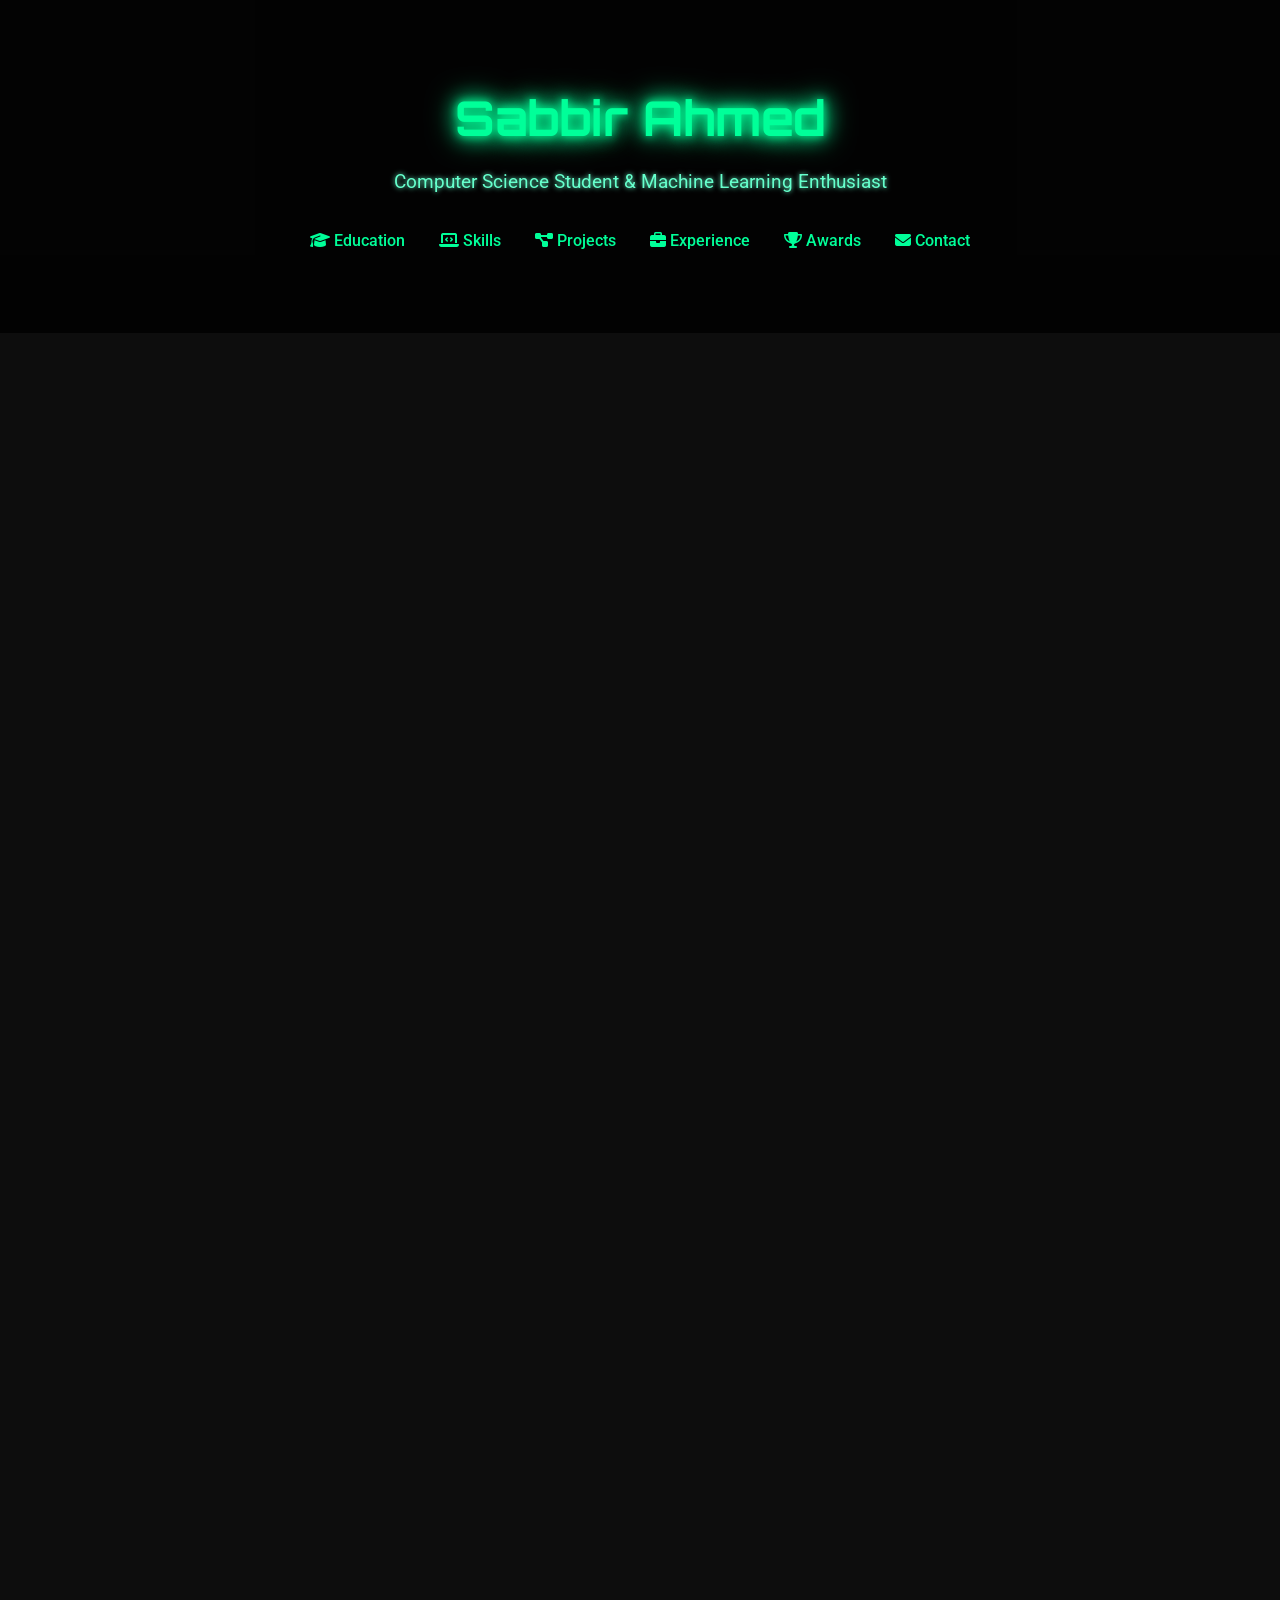
==== index.html @ d080b3f6 "gg" ====
<!-- index.html -->

<!DOCTYPE html>
<html lang="en">
<head>
    <meta charset="UTF-8">
    <meta http-equiv="X-UA-Compatible" content="IE=edge">
    <meta name="viewport" content="width=device-width, initial-scale=1.0">
    <title>Sabbir Ahmed - Portfolio</title>
    
    <!-- Google Fonts -->
    <link href="https://fonts.googleapis.com/css2?family=Roboto:wght@400;700&family=Orbitron:wght@500;700&display=swap" rel="stylesheet">
    
    <!-- Font Awesome for Icons -->
    <link rel="stylesheet" href="https://cdnjs.cloudflare.com/ajax/libs/font-awesome/6.4.0/css/all.min.css" integrity="sha512-o8C3wFxA4QK1Jbql0r7fOsaaf3XYcXK1k6r3Ll2jG1rXqg+EOb6rQ+Ng0WvgkxQ4H3K1W5yDGtuWnBMsnlADoA==" crossorigin="anonymous" referrerpolicy="no-referrer" />
    
    <!-- Your existing styles.css -->
    <link rel="stylesheet" href="styles.css">
</head>
<body>
    <!-- Header Section -->
    <header>
        <div class="container">
            <h1>Sabbir Ahmed</h1>
            <p>Computer Science Student & Machine Learning Enthusiast</p>
            <nav>
                <a href="#education"><i class="fas fa-graduation-cap"></i> Education</a>
                <a href="#skills"><i class="fas fa-laptop-code"></i> Skills</a>
                <a href="#projects"><i class="fas fa-project-diagram"></i> Projects</a>
                <a href="#experience"><i class="fas fa-briefcase"></i> Experience</a>
                <a href="#awards"><i class="fas fa-trophy"></i> Awards</a>
                <a href="#contact"><i class="fas fa-envelope"></i> Contact</a>
            </nav>
        </div>
    </header>
    
    <!-- Three.js Background Canvas -->
    <canvas id="three-canvas"></canvas>
    
    <!-- Education Section -->
    <section id="education">
        <div class="container">
            <h2>Education</h2>
            <hr>
            <div class="education-item">
                <h3>Jashore University of Science and Technology</h3>
                <span class="date">Jan 2020 - Current</span>
                <p><strong>Bachelor of Science in Computer Science and Engineering</strong></p>
            </div>
            <div class="education-item">
                <h3>Govt. Sundarban Adarsha College, Khulna</h3>
                <span class="date">GPA: 5.00/5.00</span>
                <p><strong>Higher Secondary Certificate</strong></p>
            </div>
        </div>
    </section>
    
    <!-- Skills Section -->
    <section id="skills">
        <div class="container">
            <h2>Skills</h2>
            <hr>
            <div class="skills-grid">
                <div class="skill-category">
                    <h3>Programming Languages</h3>
                    <ul>
                        <li>C/C++</li>
                        <li>Java</li>
                        <li>Python</li>
                        <li>Bash</li>
                    </ul>
                </div>
                <div class="skill-category">
                    <h3>Frameworks and Libraries</h3>
                    <ul>
                        <li>Django</li>
                        <li>PyTorch</li>
                        <li>TensorFlow</li>
                        <li>Scikit-Learn</li>
                        <li>Pandas</li>
                    </ul>
                </div>
                <div class="skill-category">
                    <h3>Databases</h3>
                    <ul>
                        <li>MySQL</li>
                        <li>Firebase</li>
                    </ul>
                </div>
                <div class="skill-category">
                    <h3>Office and Document Applications</h3>
                    <ul>
                        <li>LaTeX</li>
                        <li>Microsoft Office Suite</li>
                    </ul>
                </div>
            </div>
        </div>
    </section>
    
    <!-- Projects Section -->
    <section id="projects">
        <div class="container">
            <h2>Projects</h2>
            <hr>
            <div class="project">
                <img src="assets/images/segmentation_demo.png" alt="Image Segmentation Demo">
                <div class="project-info">
                    <h3>Automatic License Plate Detection Using ML</h3>
                    <span class="date">Jan 2024 - May 2024</span>
                    <p><strong>Tools Used:</strong> Python, Django, YOLOv8 model</p>
                    <ul>
                        <li>Co-developed an AI-driven Bengali License Plate detection system at Visual Machine Intelligence Lab.</li>
                        <li>Integrated a LIDAR with Raspberry Pi to automate registration and storage.</li>
                    </ul>
                </div>
            </div>
            <div class="project">
                <img src="assets/images/sentiment_analysis.png" alt="Sentiment Analysis Tool">
                <div class="project-info">
                    <h3>AI Chatbot using Open Source LLM</h3>
                    <span class="date">May 2024</span>
                    <p><strong>Tools Used:</strong> Ollama with llama3-8b, Streamlit</p>
                    <p>Developed a bot that answers user queries using an open-source Large Language Model. The bot searches information provided in a PDF and answers questions, working as a smart sales assistant 24/7.</p>
                </div>
            </div>
            <!-- Add more projects as needed -->
        </div>
    </section>
    
    <!-- Experience Section -->
    <section id="experience">
        <div class="container">
            <h2>Experience</h2>
            <hr>
            <div class="experience-item">
                <h3>ICT Olympiad Bangladesh</h3>
                <span class="date">Apr 2022 - Current</span>
                <p><strong>Position:</strong> University Team Leader</p>
            </div>
            <div class="experience-item">
                <h3>Research Assistant, VMI Lab, JUST</h3>
                <span class="date">Nov 2023 - Current</span>
                <p>Researched advanced image segmentation models, exploring and implementing cutting-edge image processing algorithms. Gained hands-on experience in applying state-of-the-art techniques to real-world datasets, contributing to the lab's ongoing projects.</p>
            </div>
            <div class="experience-item">
                <h3>Lab Assistant, Dept. of CSE, JUST</h3>
                <span class="date">Feb 2024 - June 2024</span>
                <p>Facilitated hands-on training for 25 students on MS Office Suite. Designed and evaluated midterm and final exams and quizzes to enhance student understanding and assess proficiency in MS Office tools.</p>
            </div>
            <div class="experience-item">
                <h3>Machine Learning Teaching Assistant, JUST</h3>
                <span class="date">Oct 2024 - Current</span>
                <p>Supporting lab sessions for 50+ students on core machine learning topics, including supervised and unsupervised learning. Assisting in the preparation of assignments, quizzes, and projects to reinforce student understanding. Aiming to enhance student engagement through hands-on demonstrations and personalized guidance.</p>
            </div>
        </div>
    </section>
    
    <!-- Awards Section -->
    <section id="awards">
        <div class="container">
            <h2>Awards</h2>
            <hr>
            <div class="award-item">
                <h3>MELBU Summer School, Leipzig, Germany</h3>
                <span class="date">Aug 18 - Aug 29, 2022</span>
                <p><strong>Funding:</strong> Erasmus+ Scholarship</p>
                <p>Participated in an intensive program focusing on Leadership, Entrepreneurship, and Innovation Management. Enhanced my skills and gained valuable experience through collaborative learning.</p>
            </div>
            <div class="award-item">
                <h3>a2i Pregnancy Monitoring Innovation Challenge 2022</h3>
                <span class="date">Nov 2022</span>
                <p><strong>Awarding Institution:</strong> ICT Division, Cabinet Division, UNDP</p>
                <p>Selected as one of the youngest participants from a pool of 40 candidates across Bangladesh.</p>
            </div>
        </div>
    </section>
    
    <!-- Contact Section -->
    <section id="contact">
        <div class="container">
            <h2>Contact</h2>
            <hr>
            <form id="contact-form" action="https://formspree.io/f/mvgoydvj" method="POST">
                <label for="name"><i class="fas fa-user"></i> Name:</label>
                <input type="text" id="name" name="name" placeholder="Your Name" required>
                
                <label for="email"><i class="fas fa-envelope"></i> Email:</label>
                <input type="email" id="email" name="_replyto" placeholder="Your Email" required>
                
                <label for="message"><i class="fas fa-comment"></i> Message:</label>
                <textarea id="message" name="message" rows="5" placeholder="Your Message" required></textarea>
                
                <button type="submit">Send Message</button>
            </form>
            <div id="form-message" class="hidden">
                <p>Thank you for your message! I will get back to you soon.</p>
            </div>
            <div class="social-links">
                <p><i class="fas fa-envelope"></i> <a href="mailto:sabbir.ahmed.cse19.just@gmail.com">sabbir.ahmed.cse19.just@gmail.com</a></p>
                <p><i class="fab fa-linkedin"></i> <a href="https://www.linkedin.com/in/sabbbir-ahmed1925/" target="_blank">LinkedIn</a></p>
                <p><i class="fab fa-github"></i> <a href="https://github.com/Sabbbir" target="_blank">GitHub</a></p>
            </div>
        </div>
    </section>
    
    <!-- Back-to-Top Button -->
    <button id="back-to-top"><i class="fas fa-arrow-up"></i></button>
    
    <!-- Three.js Animation Script -->
    <script src="https://cdnjs.cloudflare.com/ajax/libs/three.js/r128/three.min.js"></script>
    <script>
        // Smooth Scrolling for Navigation Links
        document.querySelectorAll('nav a').forEach(anchor => {
            anchor.addEventListener('click', function(e) {
                e.preventDefault();
                const targetId = this.getAttribute('href');
                const targetElement = document.querySelector(targetId);
                if (targetElement) {
                    targetElement.scrollIntoView({
                        behavior: 'smooth'
                    });
                }
            });
        });
    
        // Back-to-Top Button Functionality
        const backToTopButton = document.getElementById('back-to-top');
    
        window.addEventListener('scroll', () => {
            if (window.pageYOffset > 300) {
                backToTopButton.style.display = 'block';
            } else {
                backToTopButton.style.display = 'none';
            }
        });
    
        backToTopButton.addEventListener('click', () => {
            window.scrollTo({
                top: 0,
                behavior: 'smooth'
            });
        });
    
        // Form Submission Handling
        document.getElementById('contact-form').addEventListener('submit', function(event) {
            event.preventDefault(); // Prevent the default form submission
    
            const form = event.target;
            const formMessage = document.getElementById('form-message');
    
            fetch(form.action, {
                method: form.method,
                body: new FormData(form),
                headers: {
                    'Accept': 'application/json'
                }
            })
            .then(response => {
                if (response.ok) {
                    form.reset();
                    form.classList.add('hidden');
                    formMessage.classList.remove('hidden');
                } else {
                    return response.json().then(data => {
                        if (Object.hasOwn(data, 'errors')) {
                            throw new Error(data.errors.map(error => error.message).join(", "));
                        } else {
                            throw new Error('Something went wrong. Please try again.');
                        }
                    });
                }
            })
            .catch(error => {
                alert(error.message);
            });
        });
    
        // Three.js Animation
        const canvas = document.getElementById('three-canvas');
        const scene = new THREE.Scene();
    
        // Camera
        const camera = new THREE.PerspectiveCamera(
            75, 
            window.innerWidth / window.innerHeight, 
            0.1, 
            1000
        );
        camera.position.z = 5;
    
        // Renderer
        const renderer = new THREE.WebGLRenderer({ canvas, alpha: true });
        renderer.setSize(window.innerWidth, window.innerHeight);
        renderer.setPixelRatio(window.devicePixelRatio);
    
        // Geometry and Material
        const geometry = new THREE.TorusGeometry(1, 0.4, 16, 100);
        const material = new THREE.MeshStandardMaterial({ color: 0x00c6ff, wireframe: true });
        const torus = new THREE.Mesh(geometry, material);
        scene.add(torus);
    
        // Lights
        const pointLight = new THREE.PointLight(0xffffff);
        pointLight.position.set(5, 5, 5);
        scene.add(pointLight);
    
        const ambientLight = new THREE.AmbientLight(0xffffff, 0.5);
        scene.add(ambientLight);
    
        // Animation Loop
        const animate = function () {
            requestAnimationFrame(animate);
    
            torus.rotation.x += 0.005;
            torus.rotation.y += 0.005;
    
            renderer.render(scene, camera);
        };
    
        animate();
    
        // Handle Window Resize
        window.addEventListener('resize', () => {
            const width = window.innerWidth;
            const height = window.innerHeight;
            renderer.setSize(width, height);
            camera.aspect = width / height;
            camera.updateProjectionMatrix();
        });
    </script>
</body>
</html>
---- styles.css ----
/* styles.css */

/* Import Google Fonts */
@import url('https://fonts.googleapis.com/css2?family=Orbitron:wght@500;700&family=Roboto:wght@400;700&display=swap');

/* Reset default styles */
* {
    margin: 0;
    padding: 0;
    box-sizing: border-box;
}

body {
    font-family: 'Roboto', sans-serif;
    background-color: #0d0d0d; /* Dark background for cyberpunk vibe */
    color: #00ff99; /* Neon green text */
    line-height: 1.6;
    overflow-x: hidden;
}

/* Container */
.container {
    width: 90%;
    max-width: 1200px;
    margin: auto;
    padding: 20px 0;
}

/* Header */
header {
    text-align: center;
    padding: 60px 0;
    background: rgba(0, 0, 0, 0.8);
    position: relative;
    z-index: 2;
}

header h1 {
    font-family: 'Orbitron', sans-serif;
    font-size: 3em;
    margin-bottom: 10px;
    color: #00ff99;
    text-shadow: 0 0 10px #00ff99, 0 0 20px #00ff99, 0 0 30px #00ff99;
}

header p {
    font-size: 1.2em;
    margin-bottom: 30px;
    color: #66ffcc;
    text-shadow: 0 0 5px #66ffcc;
}

nav a {
    margin: 0 15px;
    color: #00ff99;
    font-weight: 500;
    font-size: 1em;
    transition: color 0.3s ease;
    text-decoration: none;
}

nav a:hover {
    color: #ff3399;
    text-shadow: 0 0 10px #ff3399;
}

/* Sections */
section {
    padding: 60px 0;
    position: relative;
    z-index: 1;
}

section h2 {
    font-family: 'Orbitron', sans-serif;
    font-size: 2.5em;
    text-align: center;
    margin-bottom: 40px;
    color: #00ff99;
    position: relative;
    text-shadow: 0 0 10px #00ff99, 0 0 20px #00ff99, 0 0 30px #00ff99;
}

section h2::after {
    content: '';
    width: 100px;
    height: 4px;
    background: linear-gradient(45deg, #00ff99, #ff3399);
    display: block;
    margin: 10px auto 0;
    border-radius: 2px;
}

/* Education Section */
.education-item {
    margin-bottom: 30px;
}

.education-item h3 {
    font-size: 1.8em;
    color: #66ffcc;
    margin-bottom: 5px;
    text-shadow: 0 0 5px #66ffcc;
}

.education-item .date {
    font-style: italic;
    color: #99ffcc;
    margin-bottom: 10px;
}

.education-item p {
    color: #b3ffcc;
    text-shadow: 0 0 5px #b3ffcc;
}

/* Skills Section */
#skills p {
    margin-bottom: 15px;
    color: #99ffcc;
    text-shadow: 0 0 5px #99ffcc;
}

#skills p strong {
    color: #00ff99;
    text-shadow: 0 0 5px #00ff99;
}

/* Languages Section */
#languages p {
    margin-bottom: 10px;
    color: #99ffcc;
    text-shadow: 0 0 5px #99ffcc;
}

#languages p strong {
    color: #00ff99;
    text-shadow: 0 0 5px #00ff99;
}

/* Projects Section */
.project {
    display: flex;
    align-items: center;
    margin-bottom: 40px;
    background: rgba(0, 0, 0, 0.7);
    padding: 20px;
    border-radius: 10px;
    transition: transform 0.3s ease, box-shadow 0.3s ease;
}

.project:hover {
    transform: translateY(-10px);
    box-shadow: 0 0 20px #00ff99;
}

.project img {
    width: 40%;
    border-radius: 10px;
    margin-right: 20px;
    border: 2px solid #00ff99;
    box-shadow: 0 0 10px #00ff99;
}

.project-info {
    width: 60%;
}

.project-info h3 {
    font-size: 1.8em;
    color: #00ff99;
    margin-bottom: 5px;
    text-shadow: 0 0 5px #00ff99;
}

.project-info .date {
    font-style: italic;
    color: #66ffcc;
    margin-bottom: 10px;
}

.project-info p {
    margin-bottom: 10px;
    color: #b3ffcc;
    text-shadow: 0 0 5px #b3ffcc;
}

.project-info a {
    color: #ff3399;
    font-weight: 500;
    transition: color 0.3s ease;
    text-decoration: none;
}

.project-info a:hover {
    color: #00ff99;
    text-shadow: 0 0 10px #00ff99;
}

/* Experience Section */
.experience-item {
    margin-bottom: 30px;
}

.experience-item h3 {
    font-size: 1.8em;
    color: #66ffcc;
    margin-bottom: 5px;
    text-shadow: 0 0 5px #66ffcc;
}

.experience-item .date {
    font-style: italic;
    color: #99ffcc;
    margin-bottom: 10px;
}

.experience-item p {
    color: #b3ffcc;
    text-shadow: 0 0 5px #b3ffcc;
}

.experience-item p strong {
    color: #00ff99;
    text-shadow: 0 0 5px #00ff99;
}

/* Awards Section */
.award-item {
    margin-bottom: 30px;
}

.award-item h3 {
    font-size: 1.8em;
    color: #66ffcc;
    margin-bottom: 5px;
    text-shadow: 0 0 5px #66ffcc;
}

.award-item .date {
    font-style: italic;
    color: #99ffcc;
    margin-bottom: 10px;
}

.award-item p {
    color: #b3ffcc;
    text-shadow: 0 0 5px #b3ffcc;
}

.award-item p strong {
    color: #00ff99;
    text-shadow: 0 0 5px #00ff99;
}

/* Contact Section */
.contact-form {
    background: rgba(0, 0, 0, 0.7);
    padding: 30px;
    border-radius: 10px;
    box-shadow: 0 0 20px #00ff99;
    transition: box-shadow 0.3s ease;
    max-width: 600px;
    margin: auto;
}

.contact-form:hover {
    box-shadow: 0 0 30px #00ff99;
}

.contact-form label {
    display: block;
    margin-bottom: 5px;
    font-weight: bold;
    color: #00ff99;
    text-shadow: 0 0 5px #00ff99;
}

.contact-form input,
.contact-form textarea {
    width: 100%;
    padding: 12px 15px;
    margin-bottom: 20px;
    border: 2px solid #00ff99;
    border-radius: 5px;
    background: #0a0a0a;
    color: #00ff99;
    font-size: 1em;
    transition: background 0.3s ease, border-color 0.3s ease;
}

.contact-form input::placeholder,
.contact-form textarea::placeholder {
    color: #66ffcc;
}

.contact-form input:focus,
.contact-form textarea:focus {
    background: #1a1a1a;
    border-color: #ff3399;
    outline: none;
}

.contact-form button {
    padding: 15px;
    background: #00ff99;
    border: none;
    border-radius: 5px;
    color: #0d0d0d;
    font-size: 1.1em;
    cursor: pointer;
    transition: background 0.3s ease, transform 0.3s ease;
}

.contact-form button:hover {
    background: #ff3399;
    transform: translateY(-3px);
    box-shadow: 0 0 10px #ff3399;
}

#form-message {
    padding: 20px;
    background-color: #28a745;
    border: 1px solid #218838;
    color: #ffffff;
    border-radius: 5px;
    margin-top: 20px;
    text-align: center;
    animation: fadeIn 1s ease-in-out;
}

.hidden {
    display: none;
}

/* Social Links */
.social-links {
    margin-top: 30px;
    text-align: center;
}

.social-links p {
    margin-bottom: 10px;
}

.social-links a {
    color: #ff3399;
    font-size: 1.2em;
    transition: color 0.3s ease;
    text-decoration: none;
}

.social-links a:hover {
    color: #00ff99;
    text-shadow: 0 0 5px #00ff99;
}

/* Back-to-Top Button */
#back-to-top {
    position: fixed;
    bottom: 40px;
    right: 40px;
    background-color: #00ff99;
    color: #0d0d0d;
    border: none;
    border-radius: 50%;
    padding: 15px;
    font-size: 1.2em;
    cursor: pointer;
    display: none;
    transition: background-color 0.3s ease, transform 0.3s ease;
    z-index: 1000;
    box-shadow: 0 0 10px #00ff99;
}

#back-to-top:hover {
    background-color: #ff3399;
    transform: translateY(-3px);
    box-shadow: 0 0 20px #ff3399;
}

/* Responsive Design */
@media (max-width: 768px) {
    .project {
        flex-direction: column;
    }

    .project img {
        width: 100%;
        margin: 0 0 20px 0;
    }

    .project-info {
        width: 100%;
    }

    nav a {
        display: block;
        margin: 10px 0;
    }

    header h1 {
        font-size: 2.5em;
    }

    header p {
        font-size: 1em;
    }

    section h2 {
        font-size: 2em;
    }

    .project-info h3 {
        font-size: 1.5em;
    }

    .contact-form {
        padding: 20px;
    }
}

@media (max-width: 480px) {
    #back-to-top {
        bottom: 20px;
        right: 20px;
        padding: 10px;
        font-size: 1em;
    }

    .project-info p,
    .education-item p,
    .experience-item p,
    .award-item p {
        font-size: 0.9em;
    }
}

/* Fade-in Animation for Sections */
@keyframes fadeIn {
    from { opacity: 0; }
    to { opacity: 1; }
}

section {
    opacity: 0;
    transform: translateY(20px);
    transition: opacity 0.6s ease-out, transform 0.6s ease-out;
}

section.visible {
    opacity: 1;
    transform: translateY(0);
}

/* Background Canvas */
#three-canvas {
    position: fixed;
    top: 0;
    left: 0;
    width: 100%;
    height: 100%;
    z-index: -2; /* Behind all content */
    background: #0d0d0d;
}

/* Overlay for Background */
.background-canvas {
    position: fixed;
    top: 0;
    left: 0;
    width: 100%;
    height: 100%;
    z-index: -1; /* Behind all content but above #three-canvas */
    opacity: 0.3;
}
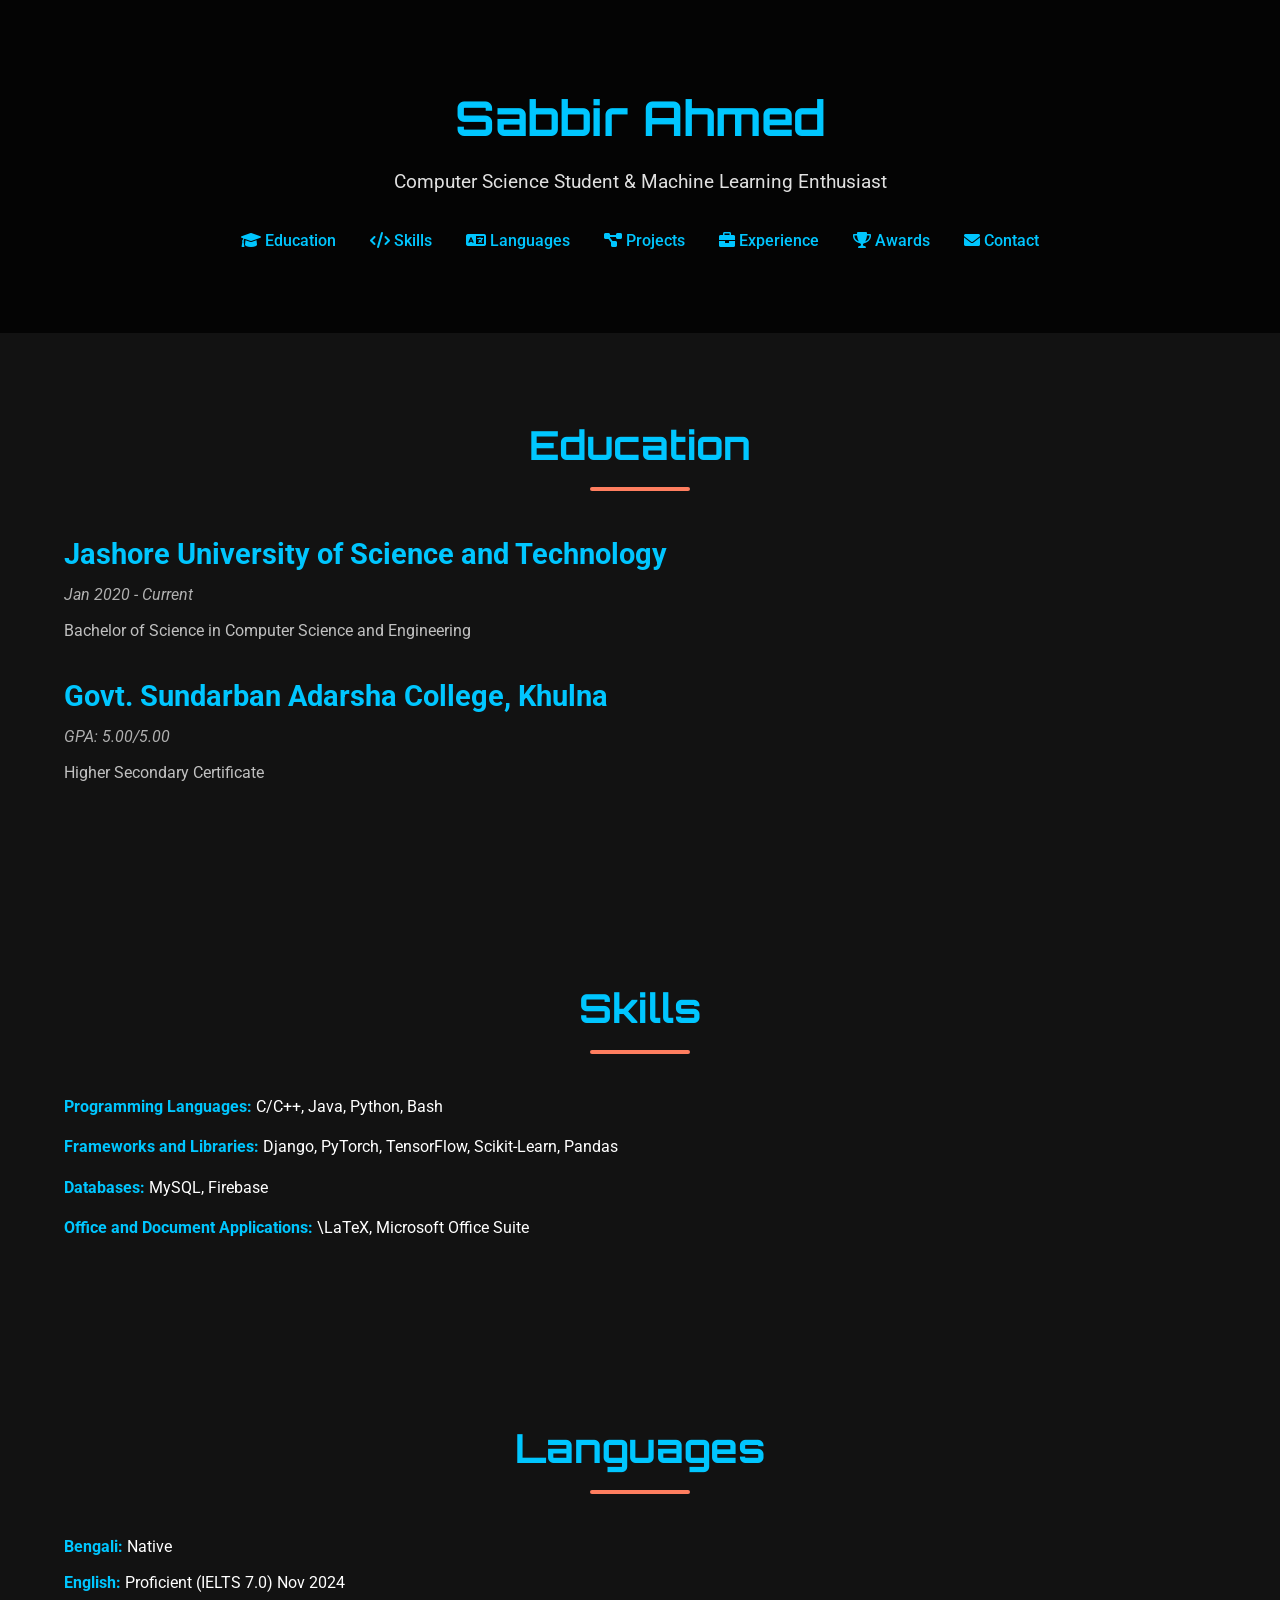
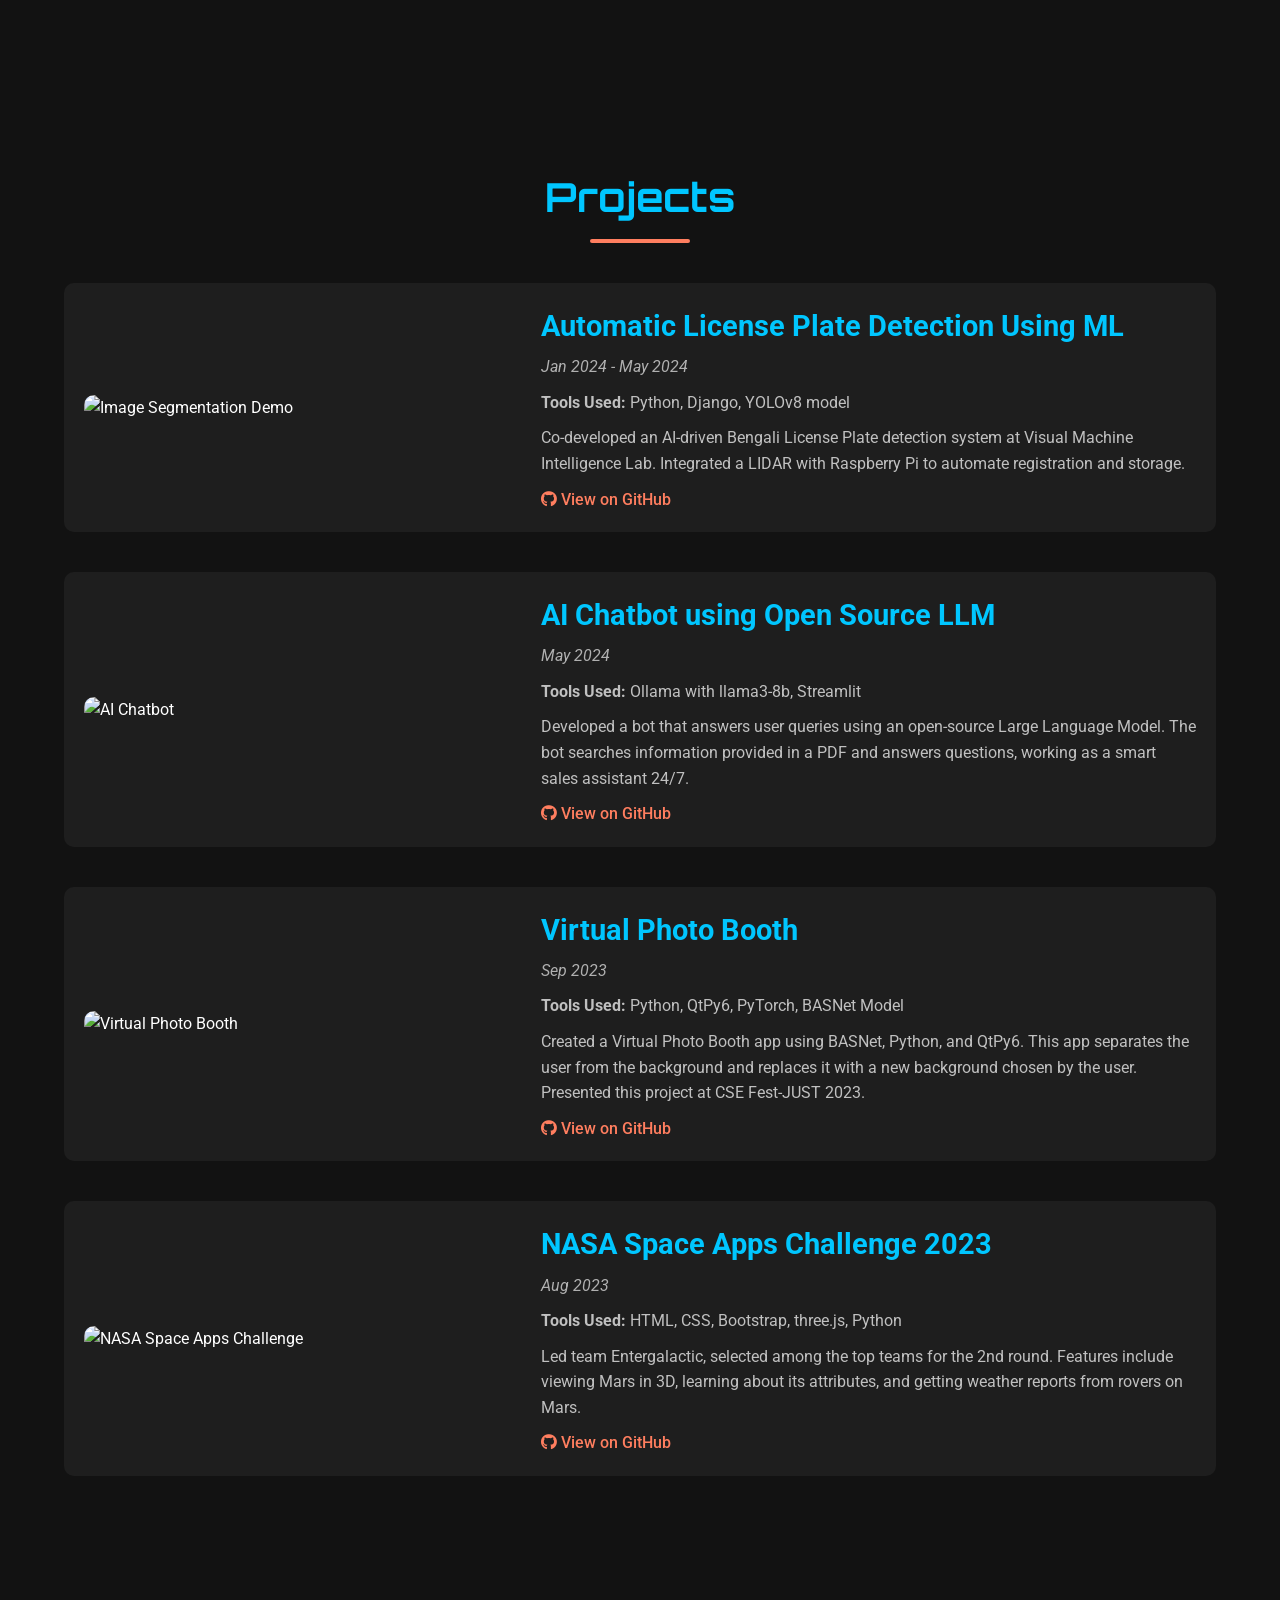
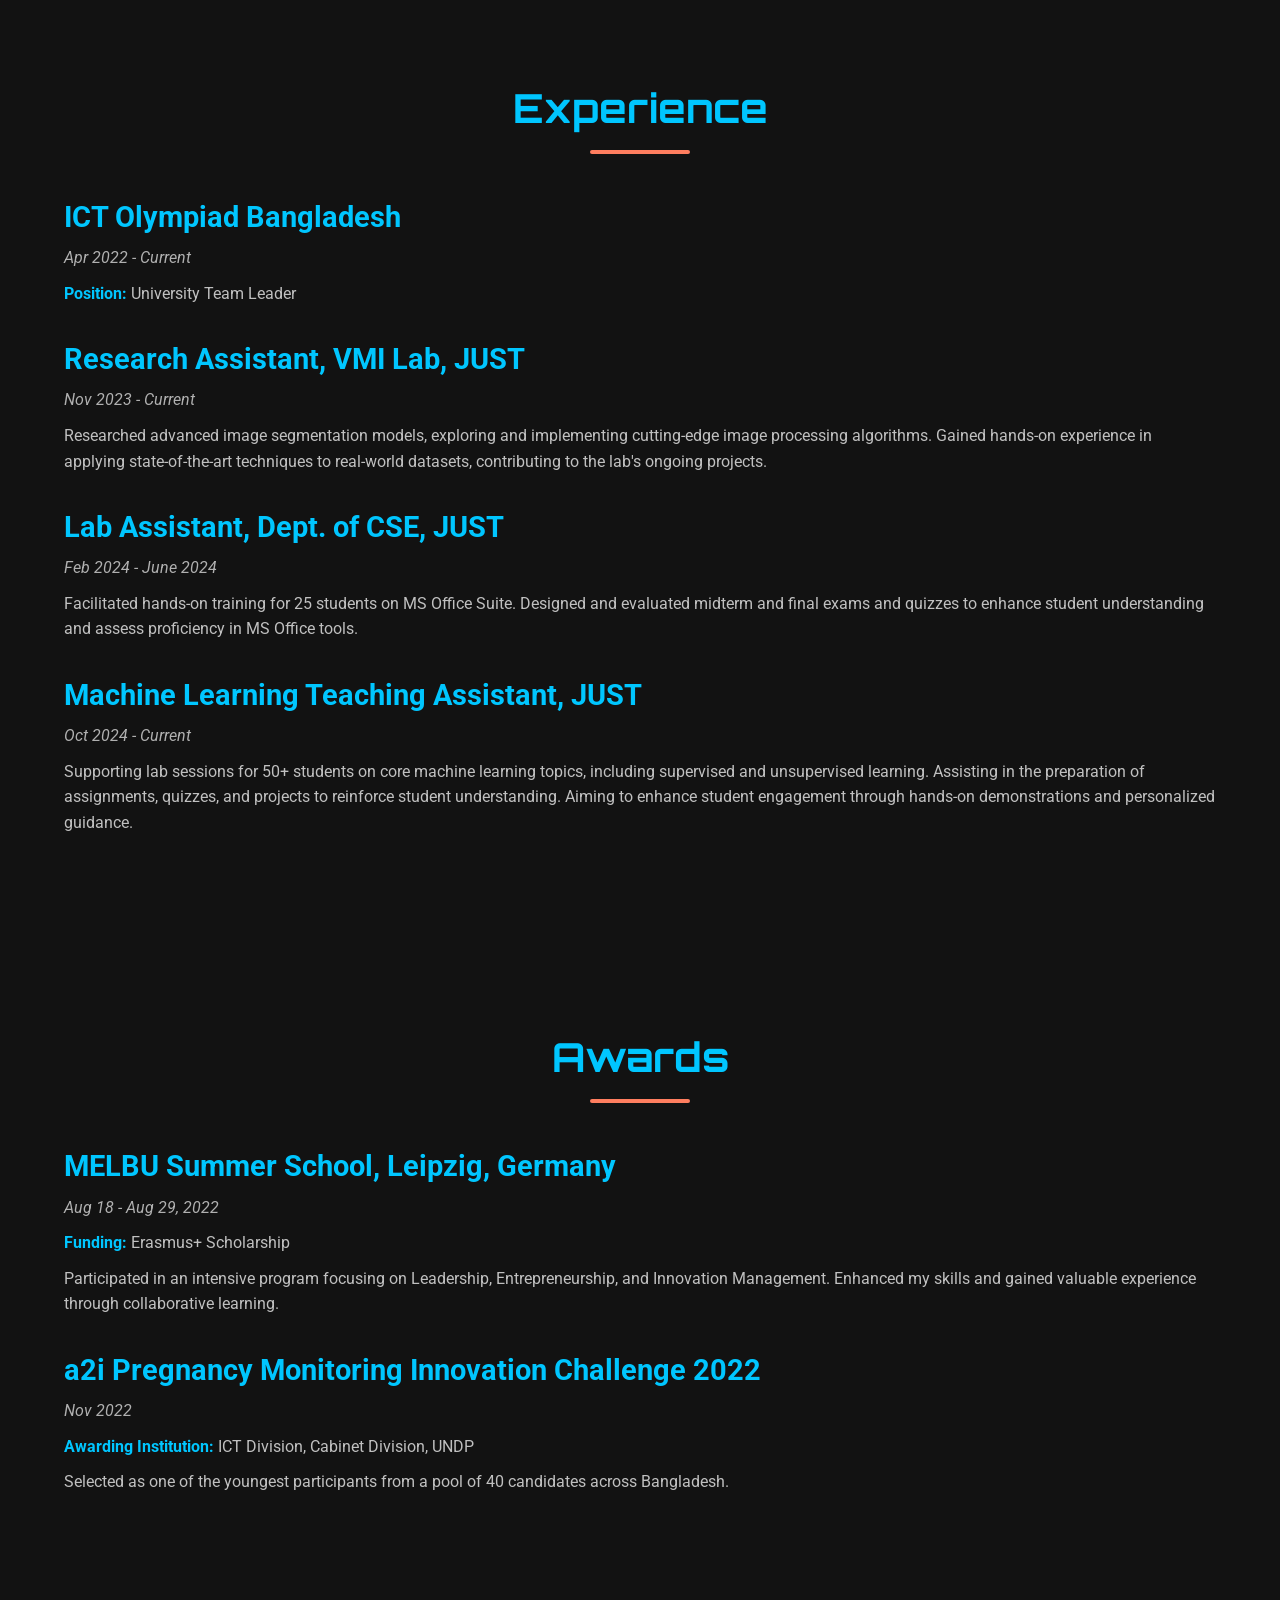
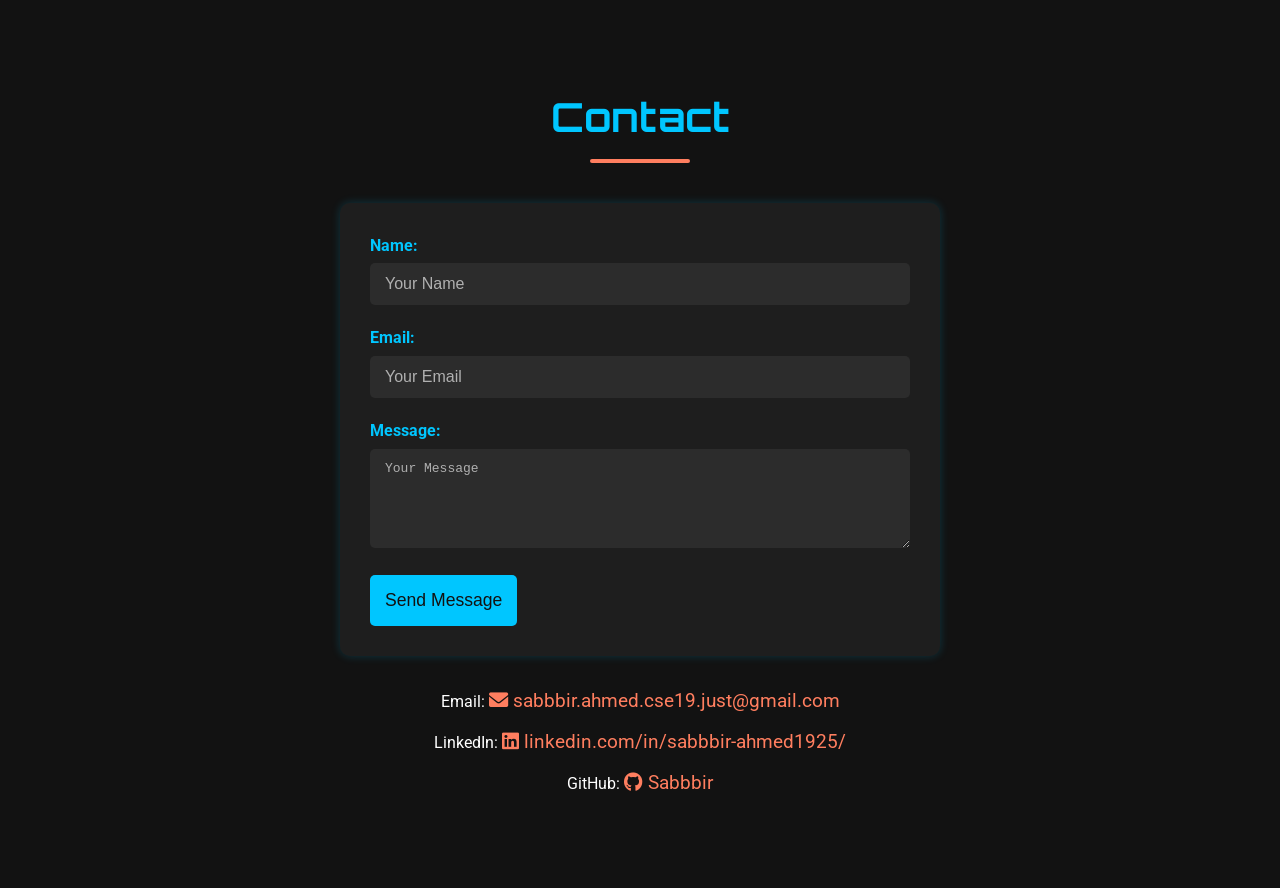
==== commit 2e88840c: "a" ====
--- a/index.html
+++ b/index.html
@@ -1,20 +1,27 @@
-<!-- index.html -->
-
 <!DOCTYPE html>
 <html lang="en">
 <head>
+    <!-- Meta Tags for SEO -->
     <meta charset="UTF-8">
-    <meta http-equiv="X-UA-Compatible" content="IE=edge">
     <meta name="viewport" content="width=device-width, initial-scale=1.0">
     <title>Sabbir Ahmed - Portfolio</title>
+    <meta name="description" content="Sabbir Ahmed's portfolio showcasing projects in machine learning, computer vision, and natural language processing.">
+    <meta name="keywords" content="Sabbir Ahmed, Portfolio, Machine Learning, Computer Vision, NLP, Projects, CV, GitHub">
+    
+    <!-- Open Graph Meta Tags -->
+    <meta property="og:title" content="Sabbir Ahmed - Portfolio">
+    <meta property="og:description" content="Explore the projects and achievements of Sabbir Ahmed, a Computer Science Student and Machine Learning Enthusiast.">
+    <meta property="og:image" content="assets/images/og-image.png">
+    <meta property="og:url" content="https://Sabbbir.github.io/sabbbir-portfolio/">
+    <meta property="og:type" content="website">
     
     <!-- Google Fonts -->
-    <link href="https://fonts.googleapis.com/css2?family=Roboto:wght@400;700&family=Orbitron:wght@500;700&display=swap" rel="stylesheet">
+    <link href="https://fonts.googleapis.com/css2?family=Orbitron:wght@500;700&family=Roboto:wght@400;700&display=swap" rel="stylesheet">
     
     <!-- Font Awesome for Icons -->
-    <link rel="stylesheet" href="https://cdnjs.cloudflare.com/ajax/libs/font-awesome/6.4.0/css/all.min.css" integrity="sha512-o8C3wFxA4QK1Jbql0r7fOsaaf3XYcXK1k6r3Ll2jG1rXqg+EOb6rQ+Ng0WvgkxQ4H3K1W5yDGtuWnBMsnlADoA==" crossorigin="anonymous" referrerpolicy="no-referrer" />
-    
-    <!-- Your existing styles.css -->
+    <link rel="stylesheet" href="https://cdnjs.cloudflare.com/ajax/libs/font-awesome/6.0.0-beta3/css/all.min.css" integrity="sha512-Fo3rlrZj/k7ujTTXJN1h7J6hr3PzP5fwvFzxPSuRgMpbzYxW3D4KYgQHgfCA+Ivb8KY+sWxHwuZwXHl0G0zDlw==" crossorigin="anonymous" referrerpolicy="no-referrer" />
+    
+    <!-- Link to External CSS -->
     <link rel="stylesheet" href="styles.css">
 </head>
 <body>
@@ -25,7 +32,8 @@
             <p>Computer Science Student & Machine Learning Enthusiast</p>
             <nav>
                 <a href="#education"><i class="fas fa-graduation-cap"></i> Education</a>
-                <a href="#skills"><i class="fas fa-laptop-code"></i> Skills</a>
+                <a href="#skills"><i class="fas fa-code"></i> Skills</a>
+                <a href="#languages"><i class="fas fa-language"></i> Languages</a>
                 <a href="#projects"><i class="fas fa-project-diagram"></i> Projects</a>
                 <a href="#experience"><i class="fas fa-briefcase"></i> Experience</a>
                 <a href="#awards"><i class="fas fa-trophy"></i> Awards</a>
@@ -33,200 +41,187 @@
             </nav>
         </div>
     </header>
-    
-    <!-- Three.js Background Canvas -->
-    <canvas id="three-canvas"></canvas>
-    
+
     <!-- Education Section -->
     <section id="education">
         <div class="container">
             <h2>Education</h2>
-            <hr>
             <div class="education-item">
                 <h3>Jashore University of Science and Technology</h3>
-                <span class="date">Jan 2020 - Current</span>
-                <p><strong>Bachelor of Science in Computer Science and Engineering</strong></p>
+                <p class="date">Jan 2020 - Current</p>
+                <p>Bachelor of Science in Computer Science and Engineering</p>
             </div>
             <div class="education-item">
                 <h3>Govt. Sundarban Adarsha College, Khulna</h3>
-                <span class="date">GPA: 5.00/5.00</span>
-                <p><strong>Higher Secondary Certificate</strong></p>
-            </div>
-        </div>
-    </section>
-    
+                <p class="date">GPA: 5.00/5.00</p>
+                <p>Higher Secondary Certificate</p>
+            </div>
+        </div>
+    </section>
+
     <!-- Skills Section -->
     <section id="skills">
         <div class="container">
             <h2>Skills</h2>
-            <hr>
-            <div class="skills-grid">
-                <div class="skill-category">
-                    <h3>Programming Languages</h3>
-                    <ul>
-                        <li>C/C++</li>
-                        <li>Java</li>
-                        <li>Python</li>
-                        <li>Bash</li>
-                    </ul>
-                </div>
-                <div class="skill-category">
-                    <h3>Frameworks and Libraries</h3>
-                    <ul>
-                        <li>Django</li>
-                        <li>PyTorch</li>
-                        <li>TensorFlow</li>
-                        <li>Scikit-Learn</li>
-                        <li>Pandas</li>
-                    </ul>
-                </div>
-                <div class="skill-category">
-                    <h3>Databases</h3>
-                    <ul>
-                        <li>MySQL</li>
-                        <li>Firebase</li>
-                    </ul>
-                </div>
-                <div class="skill-category">
-                    <h3>Office and Document Applications</h3>
-                    <ul>
-                        <li>LaTeX</li>
-                        <li>Microsoft Office Suite</li>
-                    </ul>
-                </div>
-            </div>
-        </div>
-    </section>
-    
+            <p><strong>Programming Languages:</strong> C/C++, Java, Python, Bash</p>
+            <p><strong>Frameworks and Libraries:</strong> Django, PyTorch, TensorFlow, Scikit-Learn, Pandas</p>
+            <p><strong>Databases:</strong> MySQL, Firebase</p>
+            <p><strong>Office and Document Applications:</strong> \LaTeX, Microsoft Office Suite</p>
+        </div>
+    </section>
+
+    <!-- Languages Section -->
+    <section id="languages">
+        <div class="container">
+            <h2>Languages</h2>
+            <p><strong>Bengali:</strong> Native</p>
+            <p><strong>English:</strong> Proficient (IELTS 7.0) <span class="date">Nov 2024</span></p>
+        </div>
+    </section>
+
     <!-- Projects Section -->
     <section id="projects">
         <div class="container">
             <h2>Projects</h2>
-            <hr>
             <div class="project">
                 <img src="assets/images/segmentation_demo.png" alt="Image Segmentation Demo">
                 <div class="project-info">
                     <h3>Automatic License Plate Detection Using ML</h3>
-                    <span class="date">Jan 2024 - May 2024</span>
+                    <p class="date">Jan 2024 - May 2024</p>
                     <p><strong>Tools Used:</strong> Python, Django, YOLOv8 model</p>
-                    <ul>
-                        <li>Co-developed an AI-driven Bengali License Plate detection system at Visual Machine Intelligence Lab.</li>
-                        <li>Integrated a LIDAR with Raspberry Pi to automate registration and storage.</li>
-                    </ul>
-                </div>
-            </div>
-            <div class="project">
-                <img src="assets/images/sentiment_analysis.png" alt="Sentiment Analysis Tool">
+                    <p>Co-developed an AI-driven Bengali License Plate detection system at Visual Machine Intelligence Lab. Integrated a LIDAR with Raspberry Pi to automate registration and storage.</p>
+                    <a href="https://github.com/Sabbbir/image-segmentation" target="_blank"><i class="fab fa-github"></i> View on GitHub</a>
+                </div>
+            </div>
+            <div class="project">
+                <img src="assets/images/chatbot.png" alt="AI Chatbot">
                 <div class="project-info">
                     <h3>AI Chatbot using Open Source LLM</h3>
-                    <span class="date">May 2024</span>
+                    <p class="date">May 2024</p>
                     <p><strong>Tools Used:</strong> Ollama with llama3-8b, Streamlit</p>
                     <p>Developed a bot that answers user queries using an open-source Large Language Model. The bot searches information provided in a PDF and answers questions, working as a smart sales assistant 24/7.</p>
+                    <a href="https://github.com/Sabbbir/ai-chatbot" target="_blank"><i class="fab fa-github"></i> View on GitHub</a>
+                </div>
+            </div>
+            <div class="project">
+                <img src="assets/images/virtual_photo_booth.png" alt="Virtual Photo Booth">
+                <div class="project-info">
+                    <h3>Virtual Photo Booth</h3>
+                    <p class="date">Sep 2023</p>
+                    <p><strong>Tools Used:</strong> Python, QtPy6, PyTorch, BASNet Model</p>
+                    <p>Created a Virtual Photo Booth app using BASNet, Python, and QtPy6. This app separates the user from the background and replaces it with a new background chosen by the user. Presented this project at CSE Fest-JUST 2023.</p>
+                    <a href="https://github.com/Sabbbir/virtual-photo-booth" target="_blank"><i class="fab fa-github"></i> View on GitHub</a>
+                </div>
+            </div>
+            <div class="project">
+                <img src="assets/images/nasa_space_apps.png" alt="NASA Space Apps Challenge">
+                <div class="project-info">
+                    <h3>NASA Space Apps Challenge 2023</h3>
+                    <p class="date">Aug 2023</p>
+                    <p><strong>Tools Used:</strong> HTML, CSS, Bootstrap, three.js, Python</p>
+                    <p>Led team Entergalactic, selected among the top teams for the 2nd round. Features include viewing Mars in 3D, learning about its attributes, and getting weather reports from rovers on Mars.</p>
+                    <a href="https://github.com/Sabbbir/nasa-space-apps" target="_blank"><i class="fab fa-github"></i> View on GitHub</a>
                 </div>
             </div>
             <!-- Add more projects as needed -->
         </div>
     </section>
-    
+
     <!-- Experience Section -->
     <section id="experience">
         <div class="container">
             <h2>Experience</h2>
-            <hr>
             <div class="experience-item">
                 <h3>ICT Olympiad Bangladesh</h3>
-                <span class="date">Apr 2022 - Current</span>
+                <p class="date">Apr 2022 - Current</p>
                 <p><strong>Position:</strong> University Team Leader</p>
             </div>
             <div class="experience-item">
                 <h3>Research Assistant, VMI Lab, JUST</h3>
-                <span class="date">Nov 2023 - Current</span>
+                <p class="date">Nov 2023 - Current</p>
                 <p>Researched advanced image segmentation models, exploring and implementing cutting-edge image processing algorithms. Gained hands-on experience in applying state-of-the-art techniques to real-world datasets, contributing to the lab's ongoing projects.</p>
             </div>
             <div class="experience-item">
                 <h3>Lab Assistant, Dept. of CSE, JUST</h3>
-                <span class="date">Feb 2024 - June 2024</span>
+                <p class="date">Feb 2024 - June 2024</p>
                 <p>Facilitated hands-on training for 25 students on MS Office Suite. Designed and evaluated midterm and final exams and quizzes to enhance student understanding and assess proficiency in MS Office tools.</p>
             </div>
             <div class="experience-item">
                 <h3>Machine Learning Teaching Assistant, JUST</h3>
-                <span class="date">Oct 2024 - Current</span>
+                <p class="date">Oct 2024 - Current</p>
                 <p>Supporting lab sessions for 50+ students on core machine learning topics, including supervised and unsupervised learning. Assisting in the preparation of assignments, quizzes, and projects to reinforce student understanding. Aiming to enhance student engagement through hands-on demonstrations and personalized guidance.</p>
             </div>
-        </div>
-    </section>
-    
+            <!-- Add more experience items as needed -->
+        </div>
+    </section>
+
     <!-- Awards Section -->
     <section id="awards">
         <div class="container">
             <h2>Awards</h2>
-            <hr>
             <div class="award-item">
                 <h3>MELBU Summer School, Leipzig, Germany</h3>
-                <span class="date">Aug 18 - Aug 29, 2022</span>
+                <p class="date">Aug 18 - Aug 29, 2022</p>
                 <p><strong>Funding:</strong> Erasmus+ Scholarship</p>
                 <p>Participated in an intensive program focusing on Leadership, Entrepreneurship, and Innovation Management. Enhanced my skills and gained valuable experience through collaborative learning.</p>
             </div>
             <div class="award-item">
                 <h3>a2i Pregnancy Monitoring Innovation Challenge 2022</h3>
-                <span class="date">Nov 2022</span>
+                <p class="date">Nov 2022</p>
                 <p><strong>Awarding Institution:</strong> ICT Division, Cabinet Division, UNDP</p>
                 <p>Selected as one of the youngest participants from a pool of 40 candidates across Bangladesh.</p>
             </div>
-        </div>
-    </section>
-    
+            <!-- Add more award items as needed -->
+        </div>
+    </section>
+
     <!-- Contact Section -->
     <section id="contact">
         <div class="container">
             <h2>Contact</h2>
-            <hr>
-            <form id="contact-form" action="https://formspree.io/f/mvgoydvj" method="POST">
-                <label for="name"><i class="fas fa-user"></i> Name:</label>
-                <input type="text" id="name" name="name" placeholder="Your Name" required>
+            <form id="contact-form" class="contact-form" action="https://formspree.io/f/mvgoydvj" method="POST">
+                <label for="name">Name:</label>
+                <input type="text" id="name" name="name" placeholder="Your Name" required />
                 
-                <label for="email"><i class="fas fa-envelope"></i> Email:</label>
-                <input type="email" id="email" name="_replyto" placeholder="Your Email" required>
+                <label for="email">Email:</label>
+                <input type="email" id="email" name="_replyto" placeholder="Your Email" required />
                 
-                <label for="message"><i class="fas fa-comment"></i> Message:</label>
+                <label for="message">Message:</label>
                 <textarea id="message" name="message" rows="5" placeholder="Your Message" required></textarea>
                 
-                <button type="submit">Send Message</button>
+                <button type="submit" id="submit-button">Send Message</button>
             </form>
             <div id="form-message" class="hidden">
                 <p>Thank you for your message! I will get back to you soon.</p>
             </div>
             <div class="social-links">
-                <p><i class="fas fa-envelope"></i> <a href="mailto:sabbir.ahmed.cse19.just@gmail.com">sabbir.ahmed.cse19.just@gmail.com</a></p>
-                <p><i class="fab fa-linkedin"></i> <a href="https://www.linkedin.com/in/sabbbir-ahmed1925/" target="_blank">LinkedIn</a></p>
-                <p><i class="fab fa-github"></i> <a href="https://github.com/Sabbbir" target="_blank">GitHub</a></p>
-            </div>
-        </div>
-    </section>
-    
+                <p>Email: <a href="mailto:sabbir.ahmed.cse19.just@gmail.com"><i class="fas fa-envelope"></i> sabbbir.ahmed.cse19.just@gmail.com</a></p>
+                <p>LinkedIn: <a href="https://www.linkedin.com/in/sabbbir-ahmed1925/" target="_blank" rel="noopener noreferrer"><i class="fab fa-linkedin"></i> linkedin.com/in/sabbbir-ahmed1925/</a></p>
+                <p>GitHub: <a href="https://github.com/Sabbbir" target="_blank" rel="noopener noreferrer"><i class="fab fa-github"></i> Sabbbir</a></p>
+            </div>
+        </div>
+    </section>
+
     <!-- Back-to-Top Button -->
     <button id="back-to-top"><i class="fas fa-arrow-up"></i></button>
-    
-    <!-- Three.js Animation Script -->
-    <script src="https://cdnjs.cloudflare.com/ajax/libs/three.js/r128/three.min.js"></script>
+
+    <!-- Embedded JavaScript -->
     <script>
         // Smooth Scrolling for Navigation Links
         document.querySelectorAll('nav a').forEach(anchor => {
             anchor.addEventListener('click', function(e) {
                 e.preventDefault();
-                const targetId = this.getAttribute('href');
-                const targetElement = document.querySelector(targetId);
-                if (targetElement) {
-                    targetElement.scrollIntoView({
-                        behavior: 'smooth'
-                    });
-                }
-            });
-        });
-    
+                const target = document.querySelector(this.getAttribute('href'));
+                window.scrollTo({
+                    top: target.offsetTop - 50, // Adjust for fixed header
+                    behavior: 'smooth'
+                });
+            });
+        });
+
         // Back-to-Top Button Functionality
         const backToTopButton = document.getElementById('back-to-top');
-    
+
         window.addEventListener('scroll', () => {
             if (window.pageYOffset > 300) {
                 backToTopButton.style.display = 'block';
@@ -234,32 +229,50 @@
                 backToTopButton.style.display = 'none';
             }
         });
-    
+
         backToTopButton.addEventListener('click', () => {
             window.scrollTo({
                 top: 0,
                 behavior: 'smooth'
             });
         });
-    
+
+        // Fade-in Sections on Scroll
+        window.addEventListener('scroll', () => {
+            document.querySelectorAll('section').forEach(section => {
+                const rect = section.getBoundingClientRect();
+                if (rect.top <= window.innerHeight * 0.8) {
+                    section.classList.add('visible');
+                }
+            });
+        });
+
+        // Initial check for visible sections
+        window.dispatchEvent(new Event('scroll'));
+
         // Form Submission Handling
-        document.getElementById('contact-form').addEventListener('submit', function(event) {
+        const contactForm = document.getElementById('contact-form');
+        const formMessage = document.getElementById('form-message');
+        const submitButton = document.getElementById('submit-button');
+
+        contactForm.addEventListener('submit', function(event) {
             event.preventDefault(); // Prevent the default form submission
-    
-            const form = event.target;
-            const formMessage = document.getElementById('form-message');
-    
-            fetch(form.action, {
-                method: form.method,
-                body: new FormData(form),
+
+            // Disable the submit button to prevent multiple submissions
+            submitButton.disabled = true;
+            submitButton.textContent = 'Sending...';
+
+            fetch(contactForm.action, {
+                method: contactForm.method,
+                body: new FormData(contactForm),
                 headers: {
                     'Accept': 'application/json'
                 }
             })
             .then(response => {
                 if (response.ok) {
-                    form.reset();
-                    form.classList.add('hidden');
+                    contactForm.reset();
+                    contactForm.classList.add('hidden');
                     formMessage.classList.remove('hidden');
                 } else {
                     return response.json().then(data => {
@@ -273,60 +286,9 @@
             })
             .catch(error => {
                 alert(error.message);
-            });
-        });
-    
-        // Three.js Animation
-        const canvas = document.getElementById('three-canvas');
-        const scene = new THREE.Scene();
-    
-        // Camera
-        const camera = new THREE.PerspectiveCamera(
-            75, 
-            window.innerWidth / window.innerHeight, 
-            0.1, 
-            1000
-        );
-        camera.position.z = 5;
-    
-        // Renderer
-        const renderer = new THREE.WebGLRenderer({ canvas, alpha: true });
-        renderer.setSize(window.innerWidth, window.innerHeight);
-        renderer.setPixelRatio(window.devicePixelRatio);
-    
-        // Geometry and Material
-        const geometry = new THREE.TorusGeometry(1, 0.4, 16, 100);
-        const material = new THREE.MeshStandardMaterial({ color: 0x00c6ff, wireframe: true });
-        const torus = new THREE.Mesh(geometry, material);
-        scene.add(torus);
-    
-        // Lights
-        const pointLight = new THREE.PointLight(0xffffff);
-        pointLight.position.set(5, 5, 5);
-        scene.add(pointLight);
-    
-        const ambientLight = new THREE.AmbientLight(0xffffff, 0.5);
-        scene.add(ambientLight);
-    
-        // Animation Loop
-        const animate = function () {
-            requestAnimationFrame(animate);
-    
-            torus.rotation.x += 0.005;
-            torus.rotation.y += 0.005;
-    
-            renderer.render(scene, camera);
-        };
-    
-        animate();
-    
-        // Handle Window Resize
-        window.addEventListener('resize', () => {
-            const width = window.innerWidth;
-            const height = window.innerHeight;
-            renderer.setSize(width, height);
-            camera.aspect = width / height;
-            camera.updateProjectionMatrix();
+                submitButton.disabled = false;
+                submitButton.textContent = 'Send Message';
+            });
         });
     </script>
 </body>
--- a/styles.css
+++ b/styles.css
@@ -12,8 +12,8 @@
 
 body {
     font-family: 'Roboto', sans-serif;
-    background-color: #0d0d0d; /* Dark background for cyberpunk vibe */
-    color: #00ff99; /* Neon green text */
+    background-color: #121212; /* Dark background for contrast */
+    color: #ffffff;
     line-height: 1.6;
     overflow-x: hidden;
 }
@@ -31,28 +31,24 @@
     text-align: center;
     padding: 60px 0;
     background: rgba(0, 0, 0, 0.8);
-    position: relative;
-    z-index: 2;
 }
 
 header h1 {
     font-family: 'Orbitron', sans-serif;
     font-size: 3em;
     margin-bottom: 10px;
-    color: #00ff99;
-    text-shadow: 0 0 10px #00ff99, 0 0 20px #00ff99, 0 0 30px #00ff99;
+    color: #00c6ff;
 }
 
 header p {
     font-size: 1.2em;
     margin-bottom: 30px;
-    color: #66ffcc;
-    text-shadow: 0 0 5px #66ffcc;
+    color: #e0e0e0;
 }
 
 nav a {
     margin: 0 15px;
-    color: #00ff99;
+    color: #00c6ff;
     font-weight: 500;
     font-size: 1em;
     transition: color 0.3s ease;
@@ -60,15 +56,12 @@
 }
 
 nav a:hover {
-    color: #ff3399;
-    text-shadow: 0 0 10px #ff3399;
+    color: #ff7e5f;
 }
 
 /* Sections */
 section {
     padding: 60px 0;
-    position: relative;
-    z-index: 1;
 }
 
 section h2 {
@@ -76,16 +69,15 @@
     font-size: 2.5em;
     text-align: center;
     margin-bottom: 40px;
-    color: #00ff99;
+    color: #00c6ff;
     position: relative;
-    text-shadow: 0 0 10px #00ff99, 0 0 20px #00ff99, 0 0 30px #00ff99;
 }
 
 section h2::after {
     content: '';
     width: 100px;
     height: 4px;
-    background: linear-gradient(45deg, #00ff99, #ff3399);
+    background: #ff7e5f;
     display: block;
     margin: 10px auto 0;
     border-radius: 2px;
@@ -98,44 +90,36 @@
 
 .education-item h3 {
     font-size: 1.8em;
-    color: #66ffcc;
-    margin-bottom: 5px;
-    text-shadow: 0 0 5px #66ffcc;
+    color: #00c6ff;
+    margin-bottom: 5px;
 }
 
 .education-item .date {
     font-style: italic;
-    color: #99ffcc;
+    color: #b0b0b0;
     margin-bottom: 10px;
 }
 
 .education-item p {
-    color: #b3ffcc;
-    text-shadow: 0 0 5px #b3ffcc;
+    color: #c0c0c0;
 }
 
 /* Skills Section */
 #skills p {
     margin-bottom: 15px;
-    color: #99ffcc;
-    text-shadow: 0 0 5px #99ffcc;
 }
 
 #skills p strong {
-    color: #00ff99;
-    text-shadow: 0 0 5px #00ff99;
+    color: #00c6ff;
 }
 
 /* Languages Section */
 #languages p {
     margin-bottom: 10px;
-    color: #99ffcc;
-    text-shadow: 0 0 5px #99ffcc;
 }
 
 #languages p strong {
-    color: #00ff99;
-    text-shadow: 0 0 5px #00ff99;
+    color: #00c6ff;
 }
 
 /* Projects Section */
@@ -143,7 +127,7 @@
     display: flex;
     align-items: center;
     margin-bottom: 40px;
-    background: rgba(0, 0, 0, 0.7);
+    background: #1e1e1e;
     padding: 20px;
     border-radius: 10px;
     transition: transform 0.3s ease, box-shadow 0.3s ease;
@@ -151,15 +135,13 @@
 
 .project:hover {
     transform: translateY(-10px);
-    box-shadow: 0 0 20px #00ff99;
+    box-shadow: 0 10px 20px rgba(0, 198, 255, 0.3);
 }
 
 .project img {
     width: 40%;
     border-radius: 10px;
     margin-right: 20px;
-    border: 2px solid #00ff99;
-    box-shadow: 0 0 10px #00ff99;
 }
 
 .project-info {
@@ -168,33 +150,30 @@
 
 .project-info h3 {
     font-size: 1.8em;
-    color: #00ff99;
-    margin-bottom: 5px;
-    text-shadow: 0 0 5px #00ff99;
+    color: #00c6ff;
+    margin-bottom: 5px;
 }
 
 .project-info .date {
     font-style: italic;
-    color: #66ffcc;
+    color: #b0b0b0;
     margin-bottom: 10px;
 }
 
 .project-info p {
     margin-bottom: 10px;
-    color: #b3ffcc;
-    text-shadow: 0 0 5px #b3ffcc;
+    color: #c0c0c0;
 }
 
 .project-info a {
-    color: #ff3399;
+    color: #ff7e5f;
     font-weight: 500;
     transition: color 0.3s ease;
     text-decoration: none;
 }
 
 .project-info a:hover {
-    color: #00ff99;
-    text-shadow: 0 0 10px #00ff99;
+    color: #00c6ff;
 }
 
 /* Experience Section */
@@ -204,25 +183,23 @@
 
 .experience-item h3 {
     font-size: 1.8em;
-    color: #66ffcc;
-    margin-bottom: 5px;
-    text-shadow: 0 0 5px #66ffcc;
+    color: #00c6ff;
+    margin-bottom: 5px;
 }
 
 .experience-item .date {
     font-style: italic;
-    color: #99ffcc;
+    color: #b0b0b0;
     margin-bottom: 10px;
 }
 
 .experience-item p {
-    color: #b3ffcc;
-    text-shadow: 0 0 5px #b3ffcc;
+    margin-bottom: 10px;
+    color: #c0c0c0;
 }
 
 .experience-item p strong {
-    color: #00ff99;
-    text-shadow: 0 0 5px #00ff99;
+    color: #00c6ff;
 }
 
 /* Awards Section */
@@ -232,48 +209,45 @@
 
 .award-item h3 {
     font-size: 1.8em;
-    color: #66ffcc;
-    margin-bottom: 5px;
-    text-shadow: 0 0 5px #66ffcc;
+    color: #00c6ff;
+    margin-bottom: 5px;
 }
 
 .award-item .date {
     font-style: italic;
-    color: #99ffcc;
+    color: #b0b0b0;
     margin-bottom: 10px;
 }
 
 .award-item p {
-    color: #b3ffcc;
-    text-shadow: 0 0 5px #b3ffcc;
+    margin-bottom: 10px;
+    color: #c0c0c0;
 }
 
 .award-item p strong {
-    color: #00ff99;
-    text-shadow: 0 0 5px #00ff99;
+    color: #00c6ff;
 }
 
 /* Contact Section */
 .contact-form {
-    background: rgba(0, 0, 0, 0.7);
+    background: #1e1e1e;
     padding: 30px;
     border-radius: 10px;
-    box-shadow: 0 0 20px #00ff99;
+    box-shadow: 0 0 10px rgba(0, 198, 255, 0.2);
     transition: box-shadow 0.3s ease;
     max-width: 600px;
     margin: auto;
 }
 
 .contact-form:hover {
-    box-shadow: 0 0 30px #00ff99;
+    box-shadow: 0 0 20px rgba(0, 198, 255, 0.4);
 }
 
 .contact-form label {
     display: block;
     margin-bottom: 5px;
     font-weight: bold;
-    color: #00ff99;
-    text-shadow: 0 0 5px #00ff99;
+    color: #00c6ff;
 }
 
 .contact-form input,
@@ -281,41 +255,39 @@
     width: 100%;
     padding: 12px 15px;
     margin-bottom: 20px;
-    border: 2px solid #00ff99;
+    border: none;
     border-radius: 5px;
-    background: #0a0a0a;
-    color: #00ff99;
+    background: #2c2c2c;
+    color: #fff;
     font-size: 1em;
-    transition: background 0.3s ease, border-color 0.3s ease;
+    transition: background 0.3s ease;
 }
 
 .contact-form input::placeholder,
 .contact-form textarea::placeholder {
-    color: #66ffcc;
+    color: #b0b0b0;
 }
 
 .contact-form input:focus,
 .contact-form textarea:focus {
-    background: #1a1a1a;
-    border-color: #ff3399;
+    background: #3c3c3c;
     outline: none;
 }
 
 .contact-form button {
     padding: 15px;
-    background: #00ff99;
+    background: #00c6ff;
     border: none;
     border-radius: 5px;
-    color: #0d0d0d;
+    color: #121212;
     font-size: 1.1em;
     cursor: pointer;
     transition: background 0.3s ease, transform 0.3s ease;
 }
 
 .contact-form button:hover {
-    background: #ff3399;
+    background: #ff7e5f;
     transform: translateY(-3px);
-    box-shadow: 0 0 10px #ff3399;
 }
 
 #form-message {
@@ -344,15 +316,14 @@
 }
 
 .social-links a {
-    color: #ff3399;
+    color: #ff7e5f;
     font-size: 1.2em;
     transition: color 0.3s ease;
     text-decoration: none;
 }
 
 .social-links a:hover {
-    color: #00ff99;
-    text-shadow: 0 0 5px #00ff99;
+    color: #00c6ff;
 }
 
 /* Back-to-Top Button */
@@ -360,8 +331,8 @@
     position: fixed;
     bottom: 40px;
     right: 40px;
-    background-color: #00ff99;
-    color: #0d0d0d;
+    background-color: #00c6ff;
+    color: #121212;
     border: none;
     border-radius: 50%;
     padding: 15px;
@@ -370,13 +341,11 @@
     display: none;
     transition: background-color 0.3s ease, transform 0.3s ease;
     z-index: 1000;
-    box-shadow: 0 0 10px #00ff99;
 }
 
 #back-to-top:hover {
-    background-color: #ff3399;
+    background-color: #ff7e5f;
     transform: translateY(-3px);
-    box-shadow: 0 0 20px #ff3399;
 }
 
 /* Responsive Design */
@@ -397,26 +366,6 @@
     nav a {
         display: block;
         margin: 10px 0;
-    }
-
-    header h1 {
-        font-size: 2.5em;
-    }
-
-    header p {
-        font-size: 1em;
-    }
-
-    section h2 {
-        font-size: 2em;
-    }
-
-    .project-info h3 {
-        font-size: 1.5em;
-    }
-
-    .contact-form {
-        padding: 20px;
     }
 }
 
@@ -427,13 +376,6 @@
         padding: 10px;
         font-size: 1em;
     }
-
-    .project-info p,
-    .education-item p,
-    .experience-item p,
-    .award-item p {
-        font-size: 0.9em;
-    }
 }
 
 /* Fade-in Animation for Sections */
@@ -453,25 +395,3 @@
     transform: translateY(0);
 }
 
-/* Background Canvas */
-#three-canvas {
-    position: fixed;
-    top: 0;
-    left: 0;
-    width: 100%;
-    height: 100%;
-    z-index: -2; /* Behind all content */
-    background: #0d0d0d;
-}
-
-/* Overlay for Background */
-.background-canvas {
-    position: fixed;
-    top: 0;
-    left: 0;
-    width: 100%;
-    height: 100%;
-    z-index: -1; /* Behind all content but above #three-canvas */
-    opacity: 0.3;
-}
-
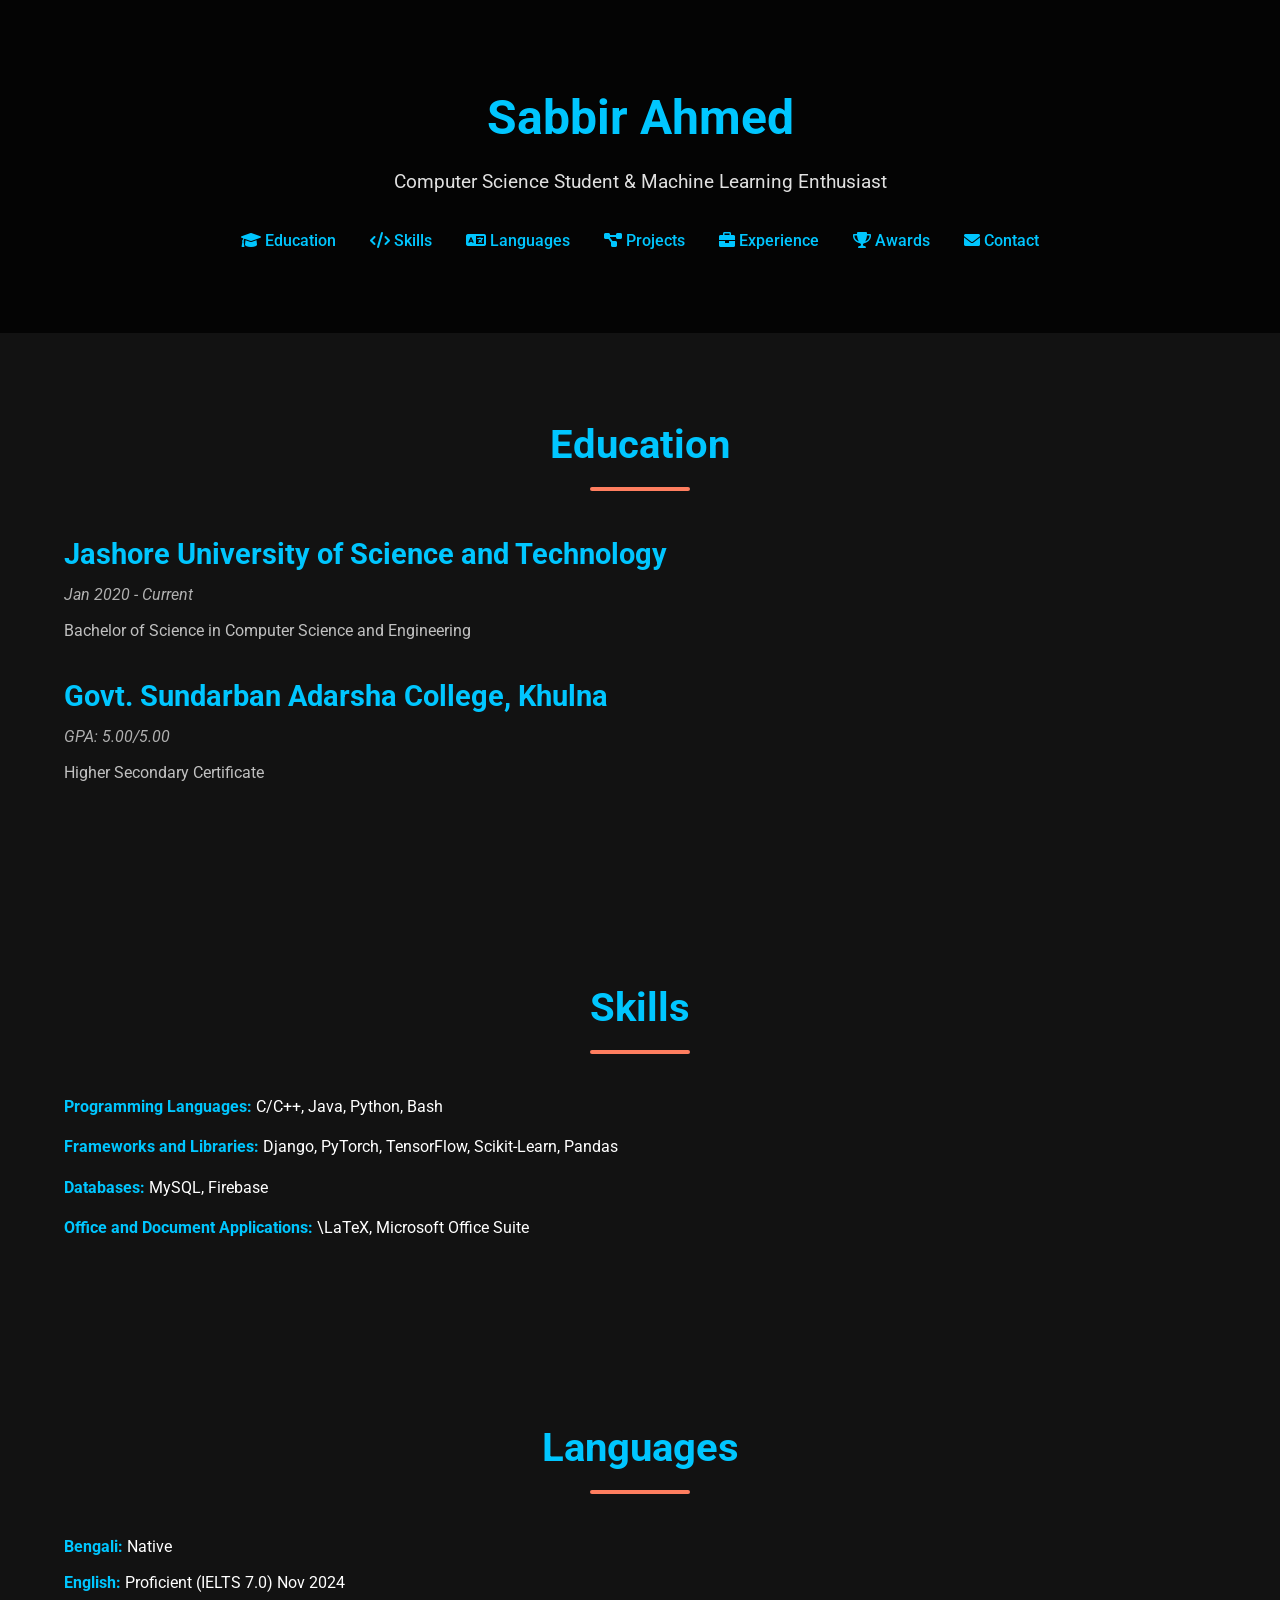
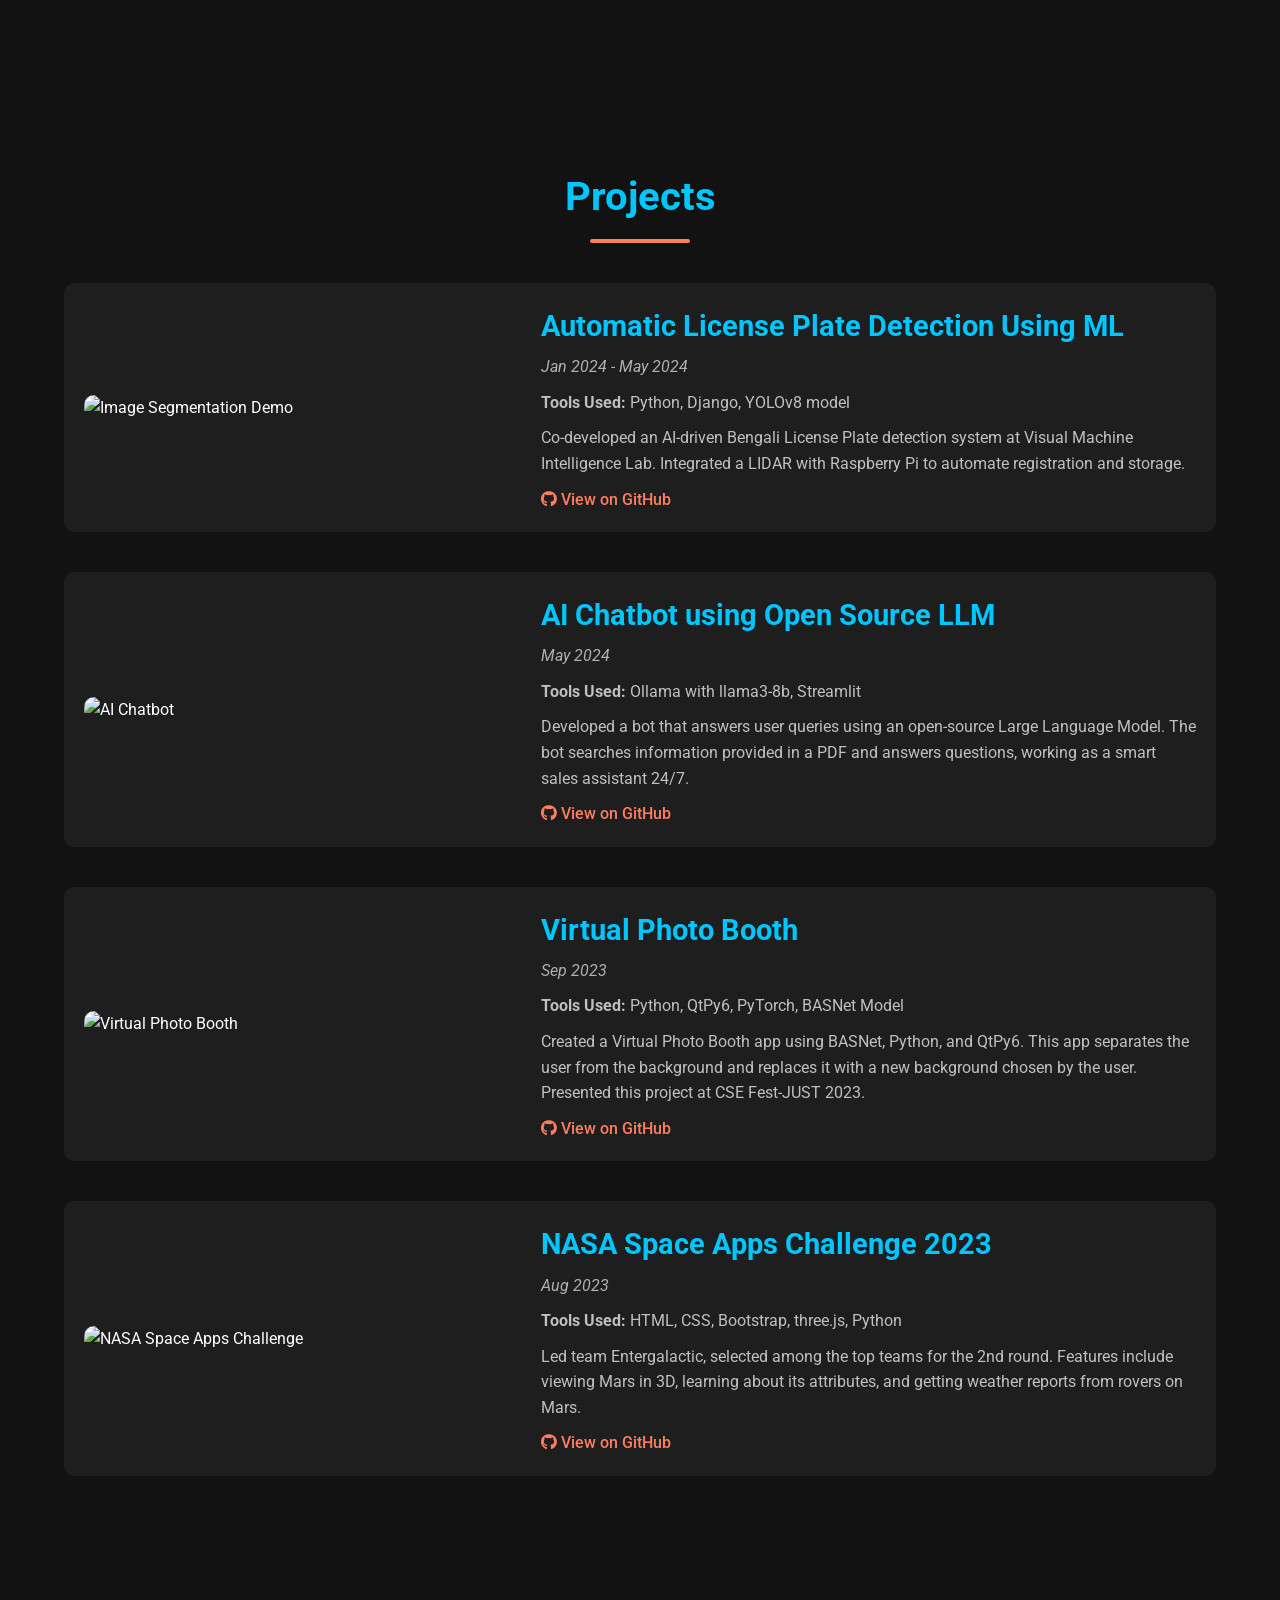
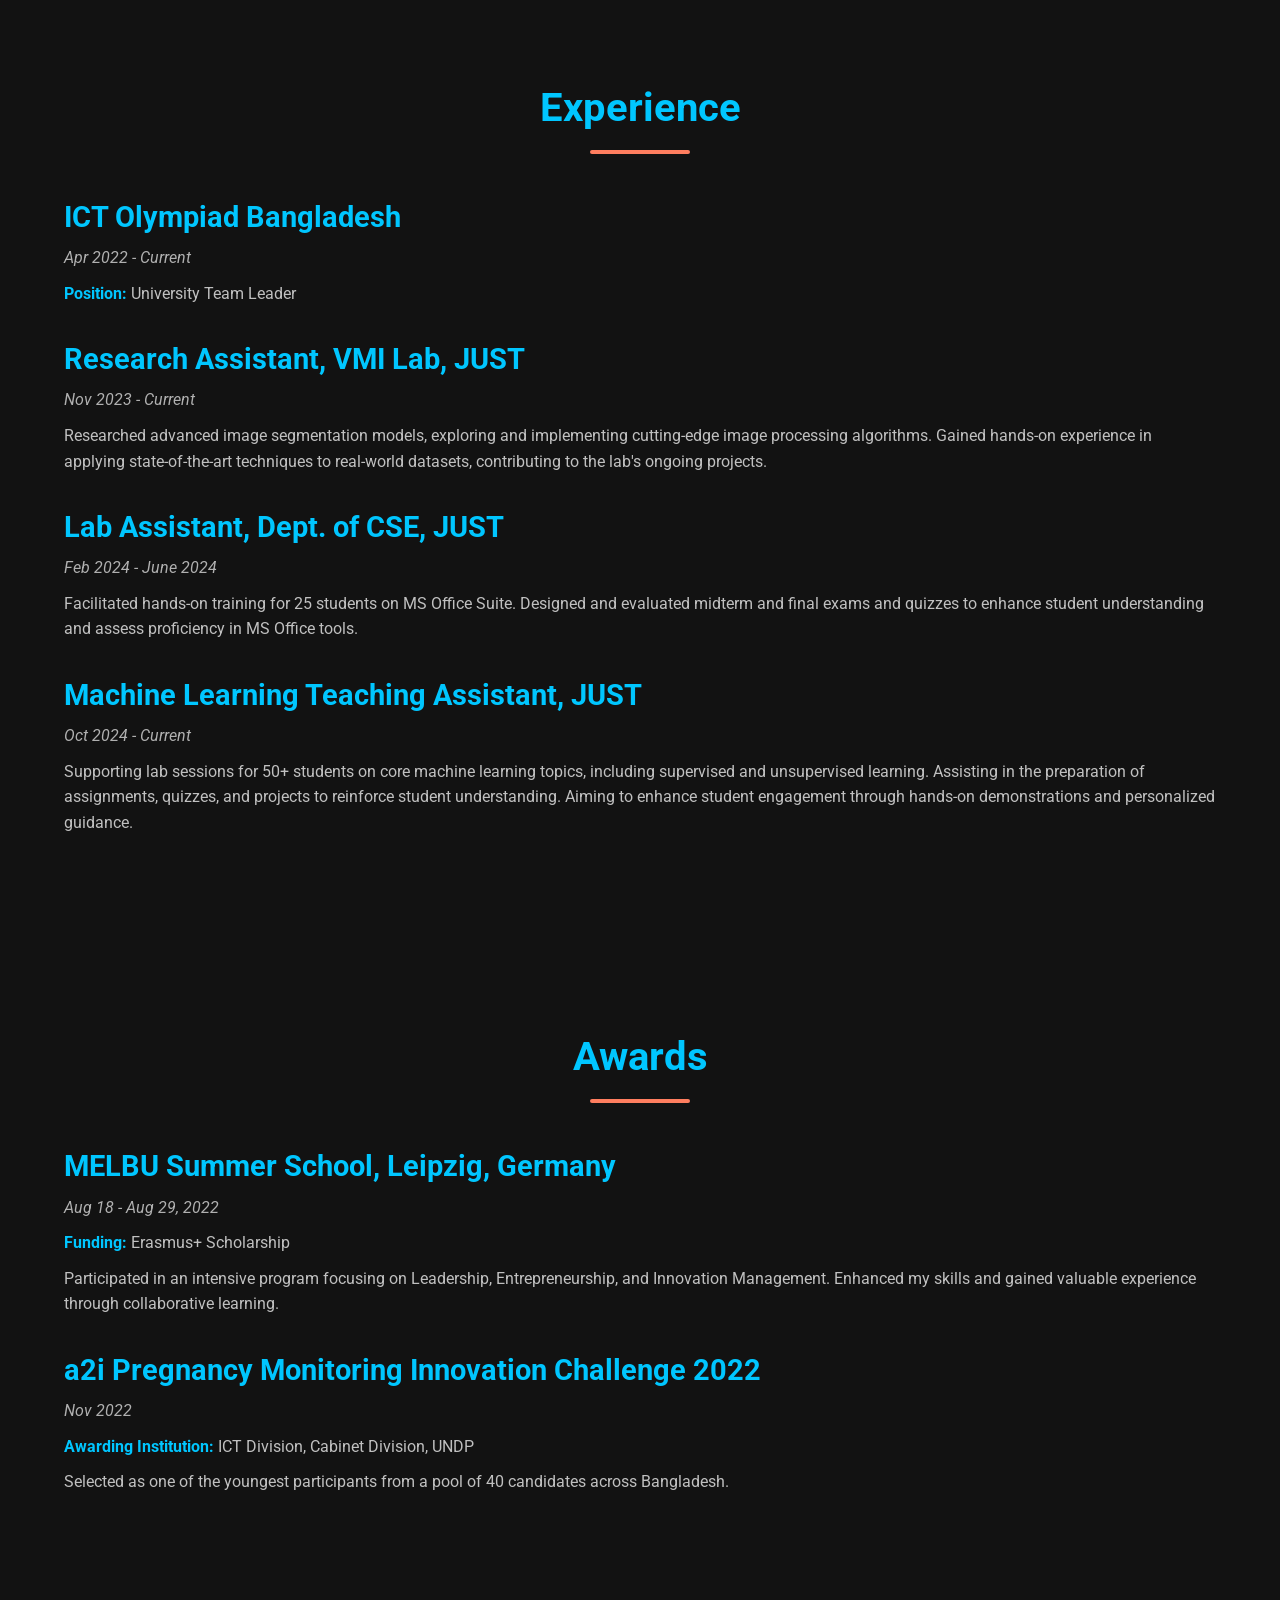
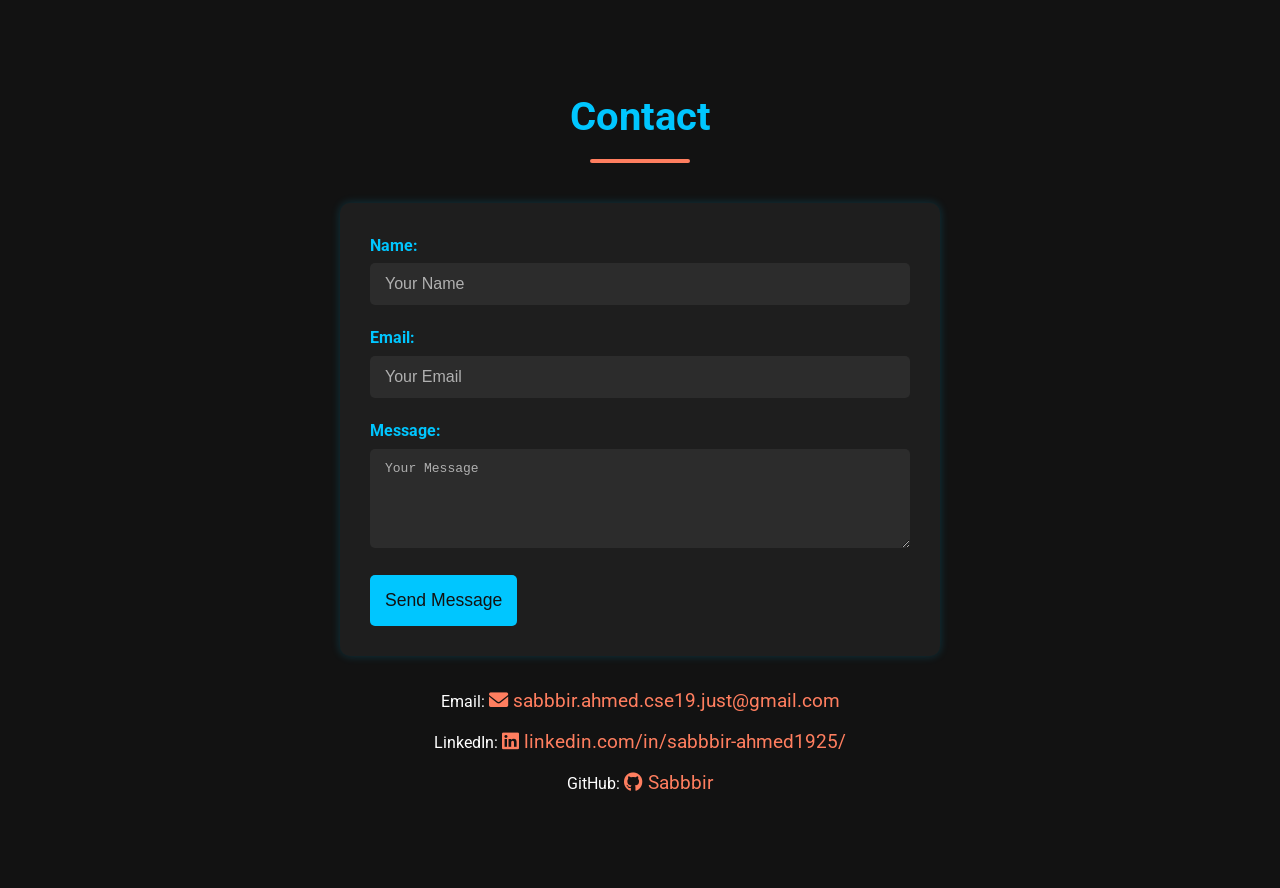
==== commit c42ef4e2: "a" ====
--- a/index.html
+++ b/index.html
@@ -16,7 +16,7 @@
     <meta property="og:type" content="website">
     
     <!-- Google Fonts -->
-    <link href="https://fonts.googleapis.com/css2?family=Orbitron:wght@500;700&family=Roboto:wght@400;700&display=swap" rel="stylesheet">
+    <link href="https://fonts.googleapis.com/css2?family=Roboto:wght@400;700&display=swap" rel="stylesheet">
     
     <!-- Font Awesome for Icons -->
     <link rel="stylesheet" href="https://cdnjs.cloudflare.com/ajax/libs/font-awesome/6.0.0-beta3/css/all.min.css" integrity="sha512-Fo3rlrZj/k7ujTTXJN1h7J6hr3PzP5fwvFzxPSuRgMpbzYxW3D4KYgQHgfCA+Ivb8KY+sWxHwuZwXHl0G0zDlw==" crossorigin="anonymous" referrerpolicy="no-referrer" />
--- a/styles.css
+++ b/styles.css
@@ -1,7 +1,7 @@
 /* styles.css */
 
 /* Import Google Fonts */
-@import url('https://fonts.googleapis.com/css2?family=Orbitron:wght@500;700&family=Roboto:wght@400;700&display=swap');
+@import url('https://fonts.googleapis.com/css2?family=Roboto:wght@400;700&display=swap');
 
 /* Reset default styles */
 * {
@@ -34,7 +34,7 @@
 }
 
 header h1 {
-    font-family: 'Orbitron', sans-serif;
+    font-family: 'Roboto', sans-serif;
     font-size: 3em;
     margin-bottom: 10px;
     color: #00c6ff;
@@ -65,7 +65,7 @@
 }
 
 section h2 {
-    font-family: 'Orbitron', sans-serif;
+    font-family: 'Roboto', sans-serif;
     font-size: 2.5em;
     text-align: center;
     margin-bottom: 40px;
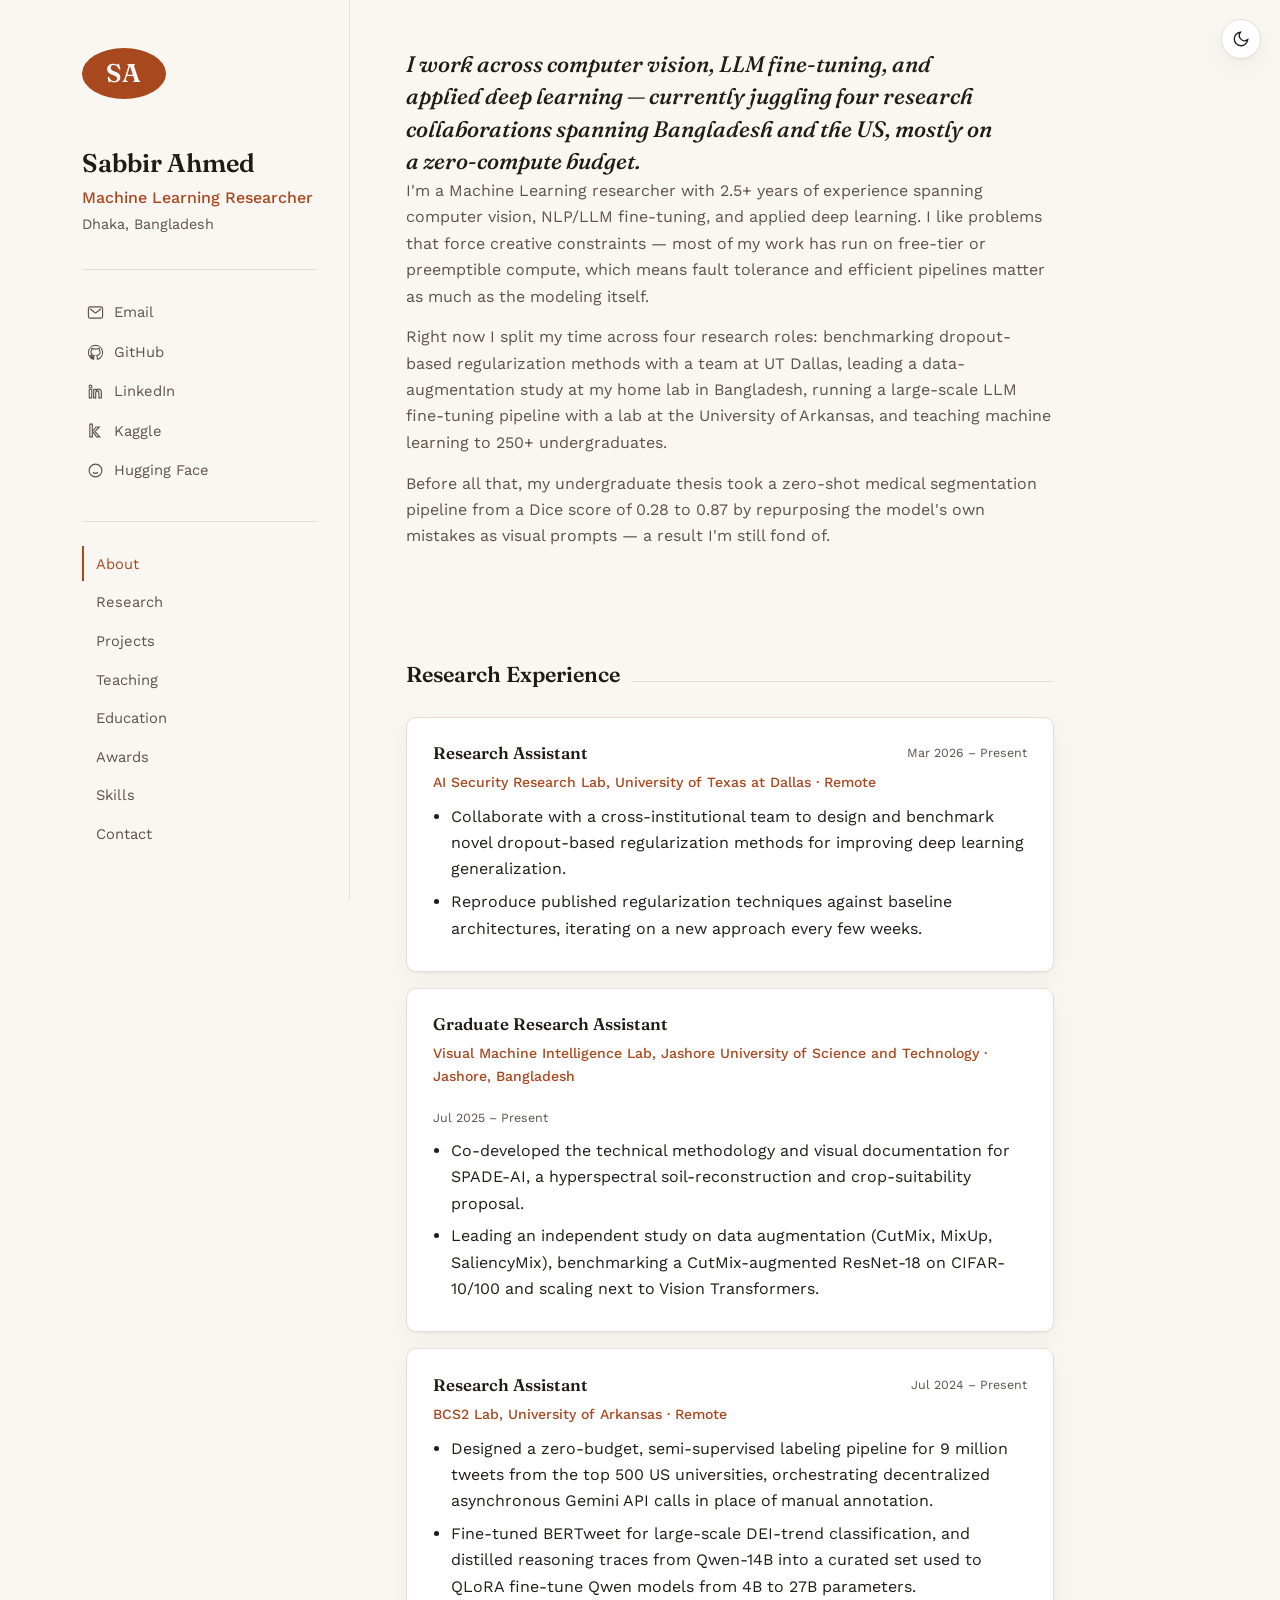
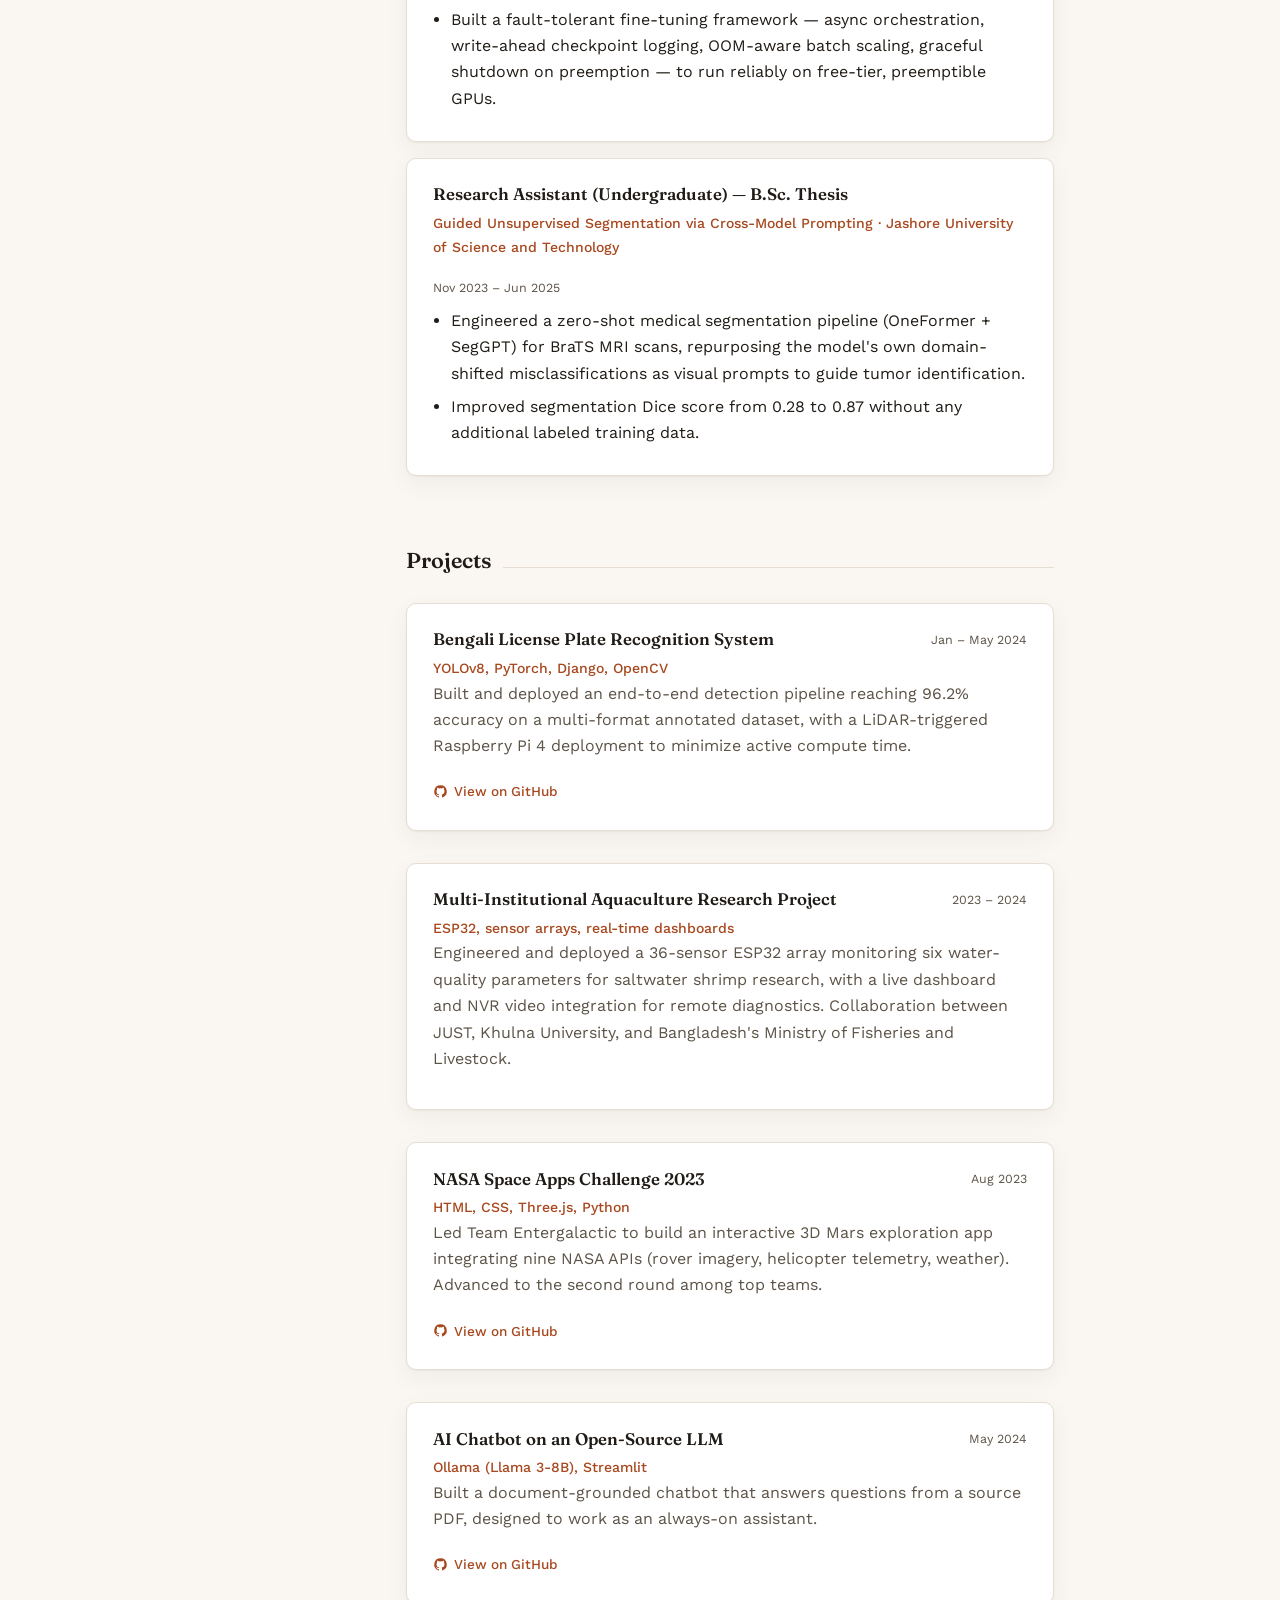
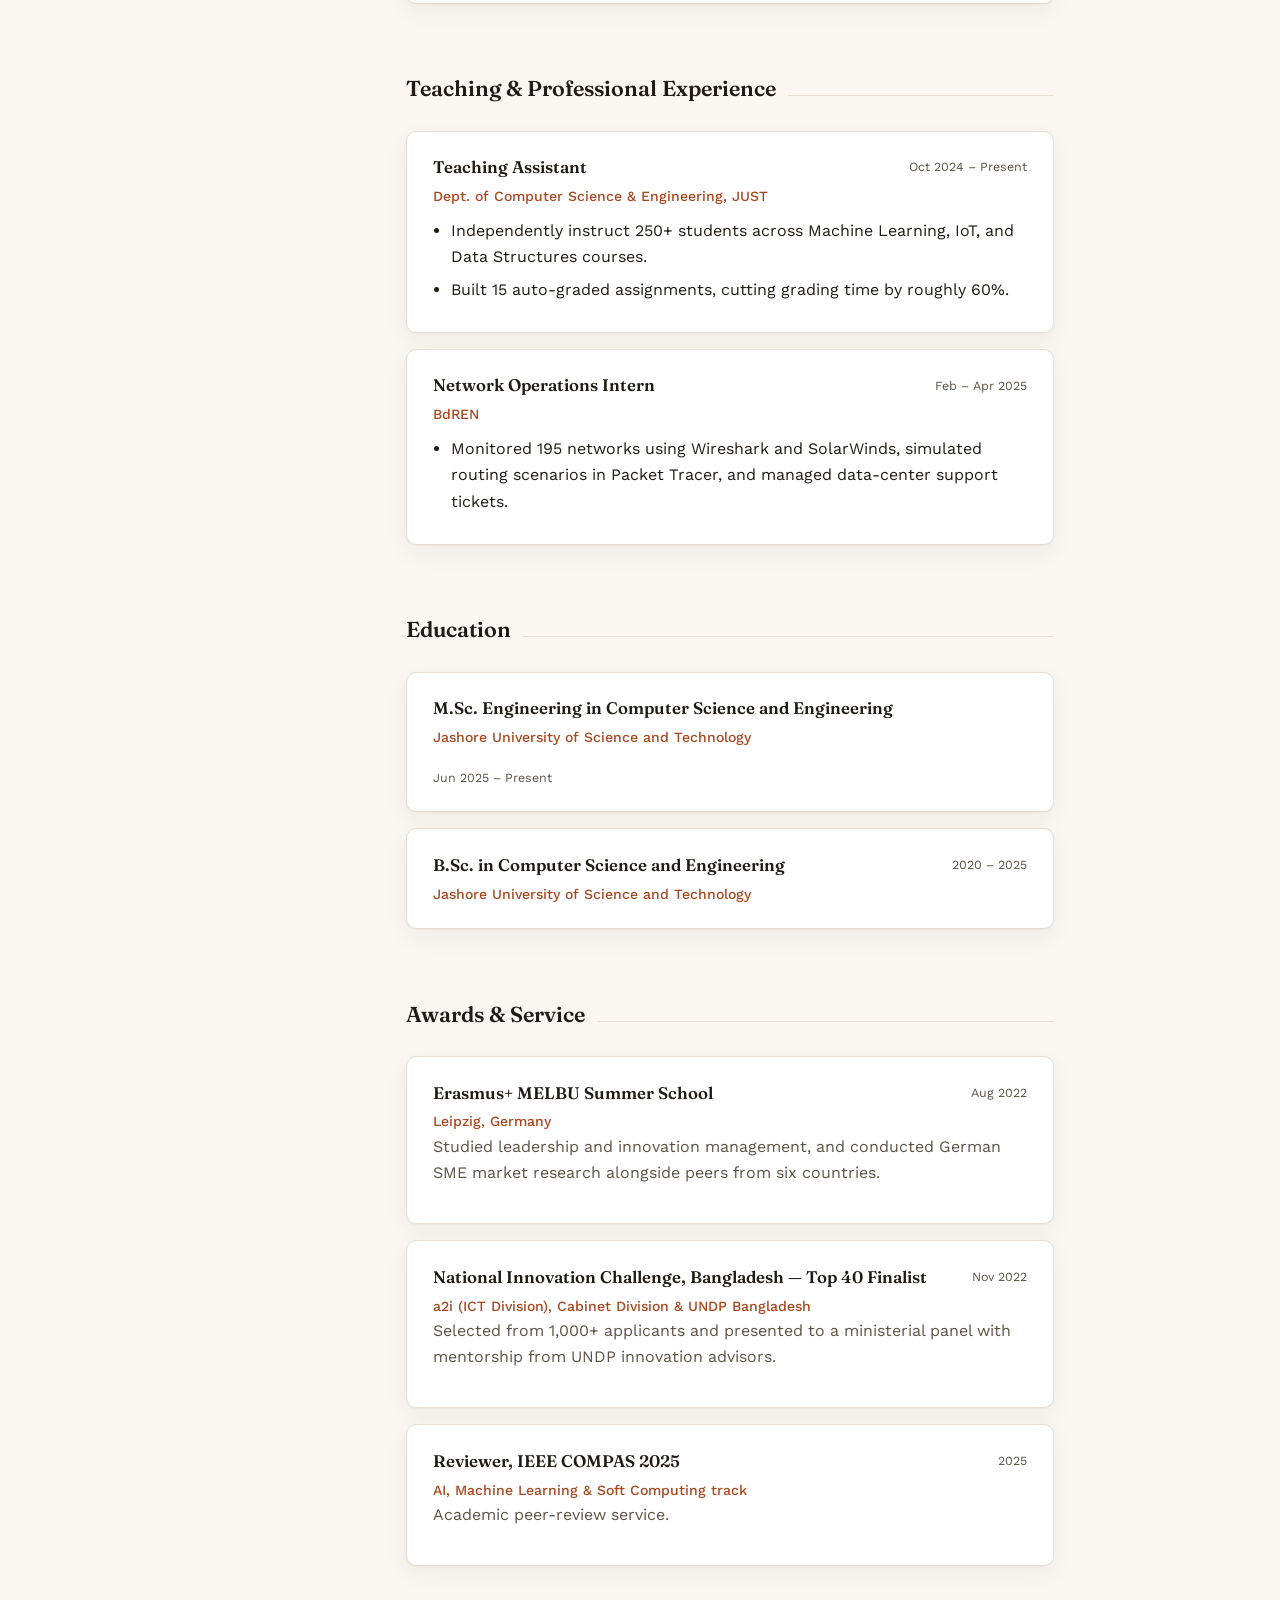
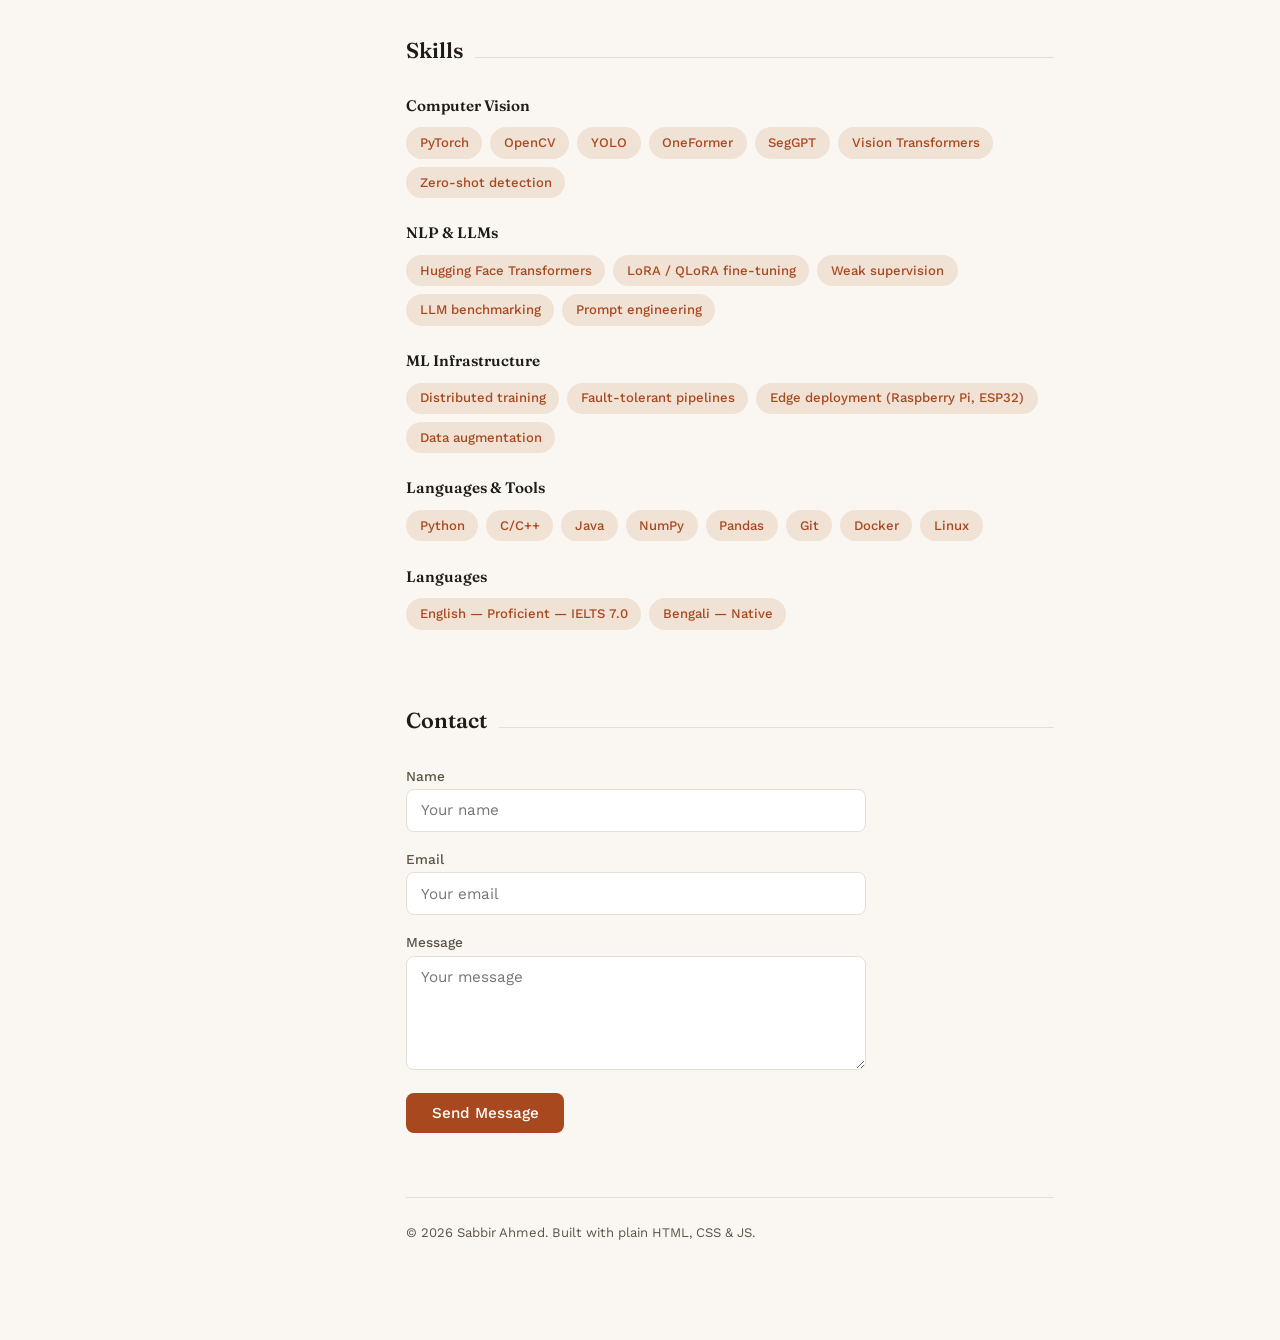
==== commit 9aee2959: "Redesign" ====
--- a/index.html
+++ b/index.html
@@ -1,296 +1,140 @@
 <!DOCTYPE html>
 <html lang="en">
 <head>
-    <!-- Meta Tags for SEO -->
-    <meta charset="UTF-8">
-    <meta name="viewport" content="width=device-width, initial-scale=1.0">
-    <title>Sabbir Ahmed - Portfolio</title>
-    <meta name="description" content="Sabbir Ahmed's portfolio showcasing projects in machine learning, computer vision, and natural language processing.">
-    <meta name="keywords" content="Sabbir Ahmed, Portfolio, Machine Learning, Computer Vision, NLP, Projects, CV, GitHub">
-    
-    <!-- Open Graph Meta Tags -->
-    <meta property="og:title" content="Sabbir Ahmed - Portfolio">
-    <meta property="og:description" content="Explore the projects and achievements of Sabbir Ahmed, a Computer Science Student and Machine Learning Enthusiast.">
-    <meta property="og:image" content="assets/images/og-image.png">
-    <meta property="og:url" content="https://Sabbbir.github.io/sabbbir-portfolio/">
-    <meta property="og:type" content="website">
-    
-    <!-- Google Fonts -->
-    <link href="https://fonts.googleapis.com/css2?family=Roboto:wght@400;700&display=swap" rel="stylesheet">
-    
-    <!-- Font Awesome for Icons -->
-    <link rel="stylesheet" href="https://cdnjs.cloudflare.com/ajax/libs/font-awesome/6.0.0-beta3/css/all.min.css" integrity="sha512-Fo3rlrZj/k7ujTTXJN1h7J6hr3PzP5fwvFzxPSuRgMpbzYxW3D4KYgQHgfCA+Ivb8KY+sWxHwuZwXHl0G0zDlw==" crossorigin="anonymous" referrerpolicy="no-referrer" />
-    
-    <!-- Link to External CSS -->
-    <link rel="stylesheet" href="styles.css">
+  <meta charset="UTF-8">
+  <meta name="viewport" content="width=device-width, initial-scale=1.0">
+  <title>Sabbir Ahmed</title>
+  <meta id="meta-description" name="description" content="Sabbir Ahmed — Machine Learning Researcher.">
+  <meta property="og:title" content="Sabbir Ahmed">
+  <meta property="og:type" content="website">
+  <meta property="og:url" content="https://sabbbir.github.io/">
+
+  <!-- Inline theme script: runs before CSS paints, so there's no flash of the wrong theme -->
+  <script>
+    (function () {
+      var stored = localStorage.getItem('theme');
+      var prefersDark = window.matchMedia('(prefers-color-scheme: dark)').matches;
+      document.documentElement.setAttribute('data-theme', stored || (prefersDark ? 'dark' : 'light'));
+    })();
+  </script>
+
+  <link rel="preconnect" href="https://fonts.googleapis.com">
+  <link rel="preconnect" href="https://fonts.gstatic.com" crossorigin>
+  <link rel="stylesheet" href="styles.css">
 </head>
 <body>
-    <!-- Header Section -->
-    <header>
-        <div class="container">
-            <h1>Sabbir Ahmed</h1>
-            <p>Computer Science Student & Machine Learning Enthusiast</p>
-            <nav>
-                <a href="#education"><i class="fas fa-graduation-cap"></i> Education</a>
-                <a href="#skills"><i class="fas fa-code"></i> Skills</a>
-                <a href="#languages"><i class="fas fa-language"></i> Languages</a>
-                <a href="#projects"><i class="fas fa-project-diagram"></i> Projects</a>
-                <a href="#experience"><i class="fas fa-briefcase"></i> Experience</a>
-                <a href="#awards"><i class="fas fa-trophy"></i> Awards</a>
-                <a href="#contact"><i class="fas fa-envelope"></i> Contact</a>
-            </nav>
+
+  <!-- Fixed controls -->
+  <div class="top-controls">
+    <button id="menu-toggle" class="icon-btn" aria-label="Toggle menu">
+      <svg viewBox="0 0 24 24"><path d="M4 7h16M4 12h16M4 17h16"/></svg>
+    </button>
+    <button id="theme-toggle" class="icon-btn" aria-label="Toggle dark mode">
+      <svg class="sun" viewBox="0 0 24 24"><circle cx="12" cy="12" r="4"/><path d="M12 2v2M12 20v2M4.9 4.9l1.4 1.4M17.7 17.7l1.4 1.4M2 12h2M20 12h2M4.9 19.1l1.4-1.4M17.7 6.3l1.4-1.4"/></svg>
+      <svg class="moon" viewBox="0 0 24 24"><path d="M21 12.8A9 9 0 1 1 11.2 3 7 7 0 0 0 21 12.8Z"/></svg>
+    </button>
+  </div>
+
+  <button id="back-to-top" class="icon-btn" aria-label="Back to top">
+    <svg viewBox="0 0 24 24"><path d="M12 19V5M5 12l7-7 7 7"/></svg>
+  </button>
+
+  <div class="layout">
+    <!-- ============ SIDEBAR ============ -->
+    <aside class="sidebar" id="sidebar">
+      <div class="avatar" id="sidebar-initials"></div>
+
+      <div class="sidebar-id">
+        <h1 id="sidebar-name"></h1>
+        <p class="title" id="sidebar-title"></p>
+        <p class="location" id="sidebar-location"></p>
+      </div>
+
+      <nav class="sidebar-links" id="sidebar-links"></nav>
+
+      <nav class="sidebar-nav">
+        <a class="nav-link" href="#about">About</a>
+        <a class="nav-link" href="#research">Research</a>
+        <a class="nav-link" href="#projects">Projects</a>
+        <a class="nav-link" href="#teaching">Teaching</a>
+        <a class="nav-link" href="#education">Education</a>
+        <a class="nav-link" href="#awards">Awards</a>
+        <a class="nav-link" href="#skills">Skills</a>
+        <a class="nav-link" href="#contact">Contact</a>
+      </nav>
+    </aside>
+
+    <!-- ============ MAIN ============ -->
+    <main>
+      <section id="about" class="hero">
+        <p class="hero-tagline" id="hero-tagline"></p>
+        <div id="bio"></div>
+      </section>
+
+      <section id="research">
+        <div class="section-head"><h2>Research Experience</h2></div>
+        <div id="research-list"></div>
+      </section>
+
+      <section id="projects">
+        <div class="section-head"><h2>Projects</h2></div>
+        <div class="projects-grid" id="projects-grid"></div>
+      </section>
+
+      <section id="teaching">
+        <div class="section-head"><h2>Teaching & Professional Experience</h2></div>
+        <div id="teaching-list"></div>
+      </section>
+
+      <section id="education">
+        <div class="section-head"><h2>Education</h2></div>
+        <div id="education-list"></div>
+      </section>
+
+      <section id="awards">
+        <div class="section-head"><h2>Awards & Service</h2></div>
+        <div id="awards-list"></div>
+      </section>
+
+      <section id="skills">
+        <div class="section-head"><h2>Skills</h2></div>
+        <div id="skills-list"></div>
+        <div class="skill-group">
+          <h3>Languages</h3>
+          <div id="languages-list" class="pill-row"></div>
         </div>
-    </header>
+      </section>
 
-    <!-- Education Section -->
-    <section id="education">
-        <div class="container">
-            <h2>Education</h2>
-            <div class="education-item">
-                <h3>Jashore University of Science and Technology</h3>
-                <p class="date">Jan 2020 - Current</p>
-                <p>Bachelor of Science in Computer Science and Engineering</p>
-            </div>
-            <div class="education-item">
-                <h3>Govt. Sundarban Adarsha College, Khulna</h3>
-                <p class="date">GPA: 5.00/5.00</p>
-                <p>Higher Secondary Certificate</p>
-            </div>
+      <section id="contact">
+        <div class="section-head"><h2>Contact</h2></div>
+        <form id="contact-form" class="contact-form" action="https://formspree.io/f/mvgoydvj" method="POST">
+          <div>
+            <label for="name">Name</label>
+            <input type="text" id="name" name="name" placeholder="Your name" required>
+          </div>
+          <div>
+            <label for="email">Email</label>
+            <input type="email" id="email" name="_replyto" placeholder="Your email" required>
+          </div>
+          <div>
+            <label for="message">Message</label>
+            <textarea id="message" name="message" rows="5" placeholder="Your message" required></textarea>
+          </div>
+          <button type="submit" id="submit-button">Send Message</button>
+        </form>
+        <div id="form-message" class="hidden">
+          <p>Thanks for reaching out — I'll get back to you soon.</p>
         </div>
-    </section>
+      </section>
 
-    <!-- Skills Section -->
-    <section id="skills">
-        <div class="container">
-            <h2>Skills</h2>
-            <p><strong>Programming Languages:</strong> C/C++, Java, Python, Bash</p>
-            <p><strong>Frameworks and Libraries:</strong> Django, PyTorch, TensorFlow, Scikit-Learn, Pandas</p>
-            <p><strong>Databases:</strong> MySQL, Firebase</p>
-            <p><strong>Office and Document Applications:</strong> \LaTeX, Microsoft Office Suite</p>
-        </div>
-    </section>
+      <footer>
+        &copy; <span id="year"></span> Sabbir Ahmed. Built with plain HTML, CSS &amp; JS.
+      </footer>
+    </main>
+  </div>
 
-    <!-- Languages Section -->
-    <section id="languages">
-        <div class="container">
-            <h2>Languages</h2>
-            <p><strong>Bengali:</strong> Native</p>
-            <p><strong>English:</strong> Proficient (IELTS 7.0) <span class="date">Nov 2024</span></p>
-        </div>
-    </section>
-
-    <!-- Projects Section -->
-    <section id="projects">
-        <div class="container">
-            <h2>Projects</h2>
-            <div class="project">
-                <img src="assets/images/segmentation_demo.png" alt="Image Segmentation Demo">
-                <div class="project-info">
-                    <h3>Automatic License Plate Detection Using ML</h3>
-                    <p class="date">Jan 2024 - May 2024</p>
-                    <p><strong>Tools Used:</strong> Python, Django, YOLOv8 model</p>
-                    <p>Co-developed an AI-driven Bengali License Plate detection system at Visual Machine Intelligence Lab. Integrated a LIDAR with Raspberry Pi to automate registration and storage.</p>
-                    <a href="https://github.com/Sabbbir/image-segmentation" target="_blank"><i class="fab fa-github"></i> View on GitHub</a>
-                </div>
-            </div>
-            <div class="project">
-                <img src="assets/images/chatbot.png" alt="AI Chatbot">
-                <div class="project-info">
-                    <h3>AI Chatbot using Open Source LLM</h3>
-                    <p class="date">May 2024</p>
-                    <p><strong>Tools Used:</strong> Ollama with llama3-8b, Streamlit</p>
-                    <p>Developed a bot that answers user queries using an open-source Large Language Model. The bot searches information provided in a PDF and answers questions, working as a smart sales assistant 24/7.</p>
-                    <a href="https://github.com/Sabbbir/ai-chatbot" target="_blank"><i class="fab fa-github"></i> View on GitHub</a>
-                </div>
-            </div>
-            <div class="project">
-                <img src="assets/images/virtual_photo_booth.png" alt="Virtual Photo Booth">
-                <div class="project-info">
-                    <h3>Virtual Photo Booth</h3>
-                    <p class="date">Sep 2023</p>
-                    <p><strong>Tools Used:</strong> Python, QtPy6, PyTorch, BASNet Model</p>
-                    <p>Created a Virtual Photo Booth app using BASNet, Python, and QtPy6. This app separates the user from the background and replaces it with a new background chosen by the user. Presented this project at CSE Fest-JUST 2023.</p>
-                    <a href="https://github.com/Sabbbir/virtual-photo-booth" target="_blank"><i class="fab fa-github"></i> View on GitHub</a>
-                </div>
-            </div>
-            <div class="project">
-                <img src="assets/images/nasa_space_apps.png" alt="NASA Space Apps Challenge">
-                <div class="project-info">
-                    <h3>NASA Space Apps Challenge 2023</h3>
-                    <p class="date">Aug 2023</p>
-                    <p><strong>Tools Used:</strong> HTML, CSS, Bootstrap, three.js, Python</p>
-                    <p>Led team Entergalactic, selected among the top teams for the 2nd round. Features include viewing Mars in 3D, learning about its attributes, and getting weather reports from rovers on Mars.</p>
-                    <a href="https://github.com/Sabbbir/nasa-space-apps" target="_blank"><i class="fab fa-github"></i> View on GitHub</a>
-                </div>
-            </div>
-            <!-- Add more projects as needed -->
-        </div>
-    </section>
-
-    <!-- Experience Section -->
-    <section id="experience">
-        <div class="container">
-            <h2>Experience</h2>
-            <div class="experience-item">
-                <h3>ICT Olympiad Bangladesh</h3>
-                <p class="date">Apr 2022 - Current</p>
-                <p><strong>Position:</strong> University Team Leader</p>
-            </div>
-            <div class="experience-item">
-                <h3>Research Assistant, VMI Lab, JUST</h3>
-                <p class="date">Nov 2023 - Current</p>
-                <p>Researched advanced image segmentation models, exploring and implementing cutting-edge image processing algorithms. Gained hands-on experience in applying state-of-the-art techniques to real-world datasets, contributing to the lab's ongoing projects.</p>
-            </div>
-            <div class="experience-item">
-                <h3>Lab Assistant, Dept. of CSE, JUST</h3>
-                <p class="date">Feb 2024 - June 2024</p>
-                <p>Facilitated hands-on training for 25 students on MS Office Suite. Designed and evaluated midterm and final exams and quizzes to enhance student understanding and assess proficiency in MS Office tools.</p>
-            </div>
-            <div class="experience-item">
-                <h3>Machine Learning Teaching Assistant, JUST</h3>
-                <p class="date">Oct 2024 - Current</p>
-                <p>Supporting lab sessions for 50+ students on core machine learning topics, including supervised and unsupervised learning. Assisting in the preparation of assignments, quizzes, and projects to reinforce student understanding. Aiming to enhance student engagement through hands-on demonstrations and personalized guidance.</p>
-            </div>
-            <!-- Add more experience items as needed -->
-        </div>
-    </section>
-
-    <!-- Awards Section -->
-    <section id="awards">
-        <div class="container">
-            <h2>Awards</h2>
-            <div class="award-item">
-                <h3>MELBU Summer School, Leipzig, Germany</h3>
-                <p class="date">Aug 18 - Aug 29, 2022</p>
-                <p><strong>Funding:</strong> Erasmus+ Scholarship</p>
-                <p>Participated in an intensive program focusing on Leadership, Entrepreneurship, and Innovation Management. Enhanced my skills and gained valuable experience through collaborative learning.</p>
-            </div>
-            <div class="award-item">
-                <h3>a2i Pregnancy Monitoring Innovation Challenge 2022</h3>
-                <p class="date">Nov 2022</p>
-                <p><strong>Awarding Institution:</strong> ICT Division, Cabinet Division, UNDP</p>
-                <p>Selected as one of the youngest participants from a pool of 40 candidates across Bangladesh.</p>
-            </div>
-            <!-- Add more award items as needed -->
-        </div>
-    </section>
-
-    <!-- Contact Section -->
-    <section id="contact">
-        <div class="container">
-            <h2>Contact</h2>
-            <form id="contact-form" class="contact-form" action="https://formspree.io/f/mvgoydvj" method="POST">
-                <label for="name">Name:</label>
-                <input type="text" id="name" name="name" placeholder="Your Name" required />
-                
-                <label for="email">Email:</label>
-                <input type="email" id="email" name="_replyto" placeholder="Your Email" required />
-                
-                <label for="message">Message:</label>
-                <textarea id="message" name="message" rows="5" placeholder="Your Message" required></textarea>
-                
-                <button type="submit" id="submit-button">Send Message</button>
-            </form>
-            <div id="form-message" class="hidden">
-                <p>Thank you for your message! I will get back to you soon.</p>
-            </div>
-            <div class="social-links">
-                <p>Email: <a href="mailto:sabbir.ahmed.cse19.just@gmail.com"><i class="fas fa-envelope"></i> sabbbir.ahmed.cse19.just@gmail.com</a></p>
-                <p>LinkedIn: <a href="https://www.linkedin.com/in/sabbbir-ahmed1925/" target="_blank" rel="noopener noreferrer"><i class="fab fa-linkedin"></i> linkedin.com/in/sabbbir-ahmed1925/</a></p>
-                <p>GitHub: <a href="https://github.com/Sabbbir" target="_blank" rel="noopener noreferrer"><i class="fab fa-github"></i> Sabbbir</a></p>
-            </div>
-        </div>
-    </section>
-
-    <!-- Back-to-Top Button -->
-    <button id="back-to-top"><i class="fas fa-arrow-up"></i></button>
-
-    <!-- Embedded JavaScript -->
-    <script>
-        // Smooth Scrolling for Navigation Links
-        document.querySelectorAll('nav a').forEach(anchor => {
-            anchor.addEventListener('click', function(e) {
-                e.preventDefault();
-                const target = document.querySelector(this.getAttribute('href'));
-                window.scrollTo({
-                    top: target.offsetTop - 50, // Adjust for fixed header
-                    behavior: 'smooth'
-                });
-            });
-        });
-
-        // Back-to-Top Button Functionality
-        const backToTopButton = document.getElementById('back-to-top');
-
-        window.addEventListener('scroll', () => {
-            if (window.pageYOffset > 300) {
-                backToTopButton.style.display = 'block';
-            } else {
-                backToTopButton.style.display = 'none';
-            }
-        });
-
-        backToTopButton.addEventListener('click', () => {
-            window.scrollTo({
-                top: 0,
-                behavior: 'smooth'
-            });
-        });
-
-        // Fade-in Sections on Scroll
-        window.addEventListener('scroll', () => {
-            document.querySelectorAll('section').forEach(section => {
-                const rect = section.getBoundingClientRect();
-                if (rect.top <= window.innerHeight * 0.8) {
-                    section.classList.add('visible');
-                }
-            });
-        });
-
-        // Initial check for visible sections
-        window.dispatchEvent(new Event('scroll'));
-
-        // Form Submission Handling
-        const contactForm = document.getElementById('contact-form');
-        const formMessage = document.getElementById('form-message');
-        const submitButton = document.getElementById('submit-button');
-
-        contactForm.addEventListener('submit', function(event) {
-            event.preventDefault(); // Prevent the default form submission
-
-            // Disable the submit button to prevent multiple submissions
-            submitButton.disabled = true;
-            submitButton.textContent = 'Sending...';
-
-            fetch(contactForm.action, {
-                method: contactForm.method,
-                body: new FormData(contactForm),
-                headers: {
-                    'Accept': 'application/json'
-                }
-            })
-            .then(response => {
-                if (response.ok) {
-                    contactForm.reset();
-                    contactForm.classList.add('hidden');
-                    formMessage.classList.remove('hidden');
-                } else {
-                    return response.json().then(data => {
-                        if (Object.hasOwn(data, 'errors')) {
-                            throw new Error(data.errors.map(error => error.message).join(", "));
-                        } else {
-                            throw new Error('Something went wrong. Please try again.');
-                        }
-                    });
-                }
-            })
-            .catch(error => {
-                alert(error.message);
-                submitButton.disabled = false;
-                submitButton.textContent = 'Send Message';
-            });
-        });
-    </script>
+  <script src="content.js"></script>
+  <script src="script.js"></script>
+  <script>document.getElementById('year').textContent = new Date().getFullYear();</script>
 </body>
 </html>
-
--- a/styles.css
+++ b/styles.css
@@ -1,397 +1,373 @@
-/* styles.css */
-
-/* Import Google Fonts */
-@import url('https://fonts.googleapis.com/css2?family=Roboto:wght@400;700&display=swap');
-
-/* Reset default styles */
-* {
-    margin: 0;
-    padding: 0;
-    box-sizing: border-box;
-}
+@import url('https://fonts.googleapis.com/css2?family=Fraunces:ital,opsz,wght@0,9..144,400;0,9..144,500;0,9..144,600;1,9..144,500&family=Work+Sans:wght@400;500;600&display=swap');
+
+/* ============================================================
+   THEME TOKENS
+   ============================================================ */
+:root {
+  --bg: #faf7f2;
+  --bg-raised: #ffffff;
+  --ink: #201b16;
+  --ink-soft: #5c5347;
+  --line: #e6ded2;
+  --accent: #a8481f;
+  --accent-soft: #f1e2d6;
+  --shadow: 0 1px 2px rgba(32, 27, 22, 0.04), 0 8px 24px rgba(32, 27, 22, 0.05);
+  --radius: 10px;
+  --font-display: 'Fraunces', Georgia, serif;
+  --font-body: 'Work Sans', -apple-system, sans-serif;
+}
+
+[data-theme="dark"] {
+  --bg: #17140f;
+  --bg-raised: #201b16;
+  --ink: #f3ede2;
+  --ink-soft: #b3a893;
+  --line: #33291f;
+  --accent: #e08b52;
+  --accent-soft: #2c2115;
+  --shadow: 0 1px 2px rgba(0, 0, 0, 0.2), 0 8px 24px rgba(0, 0, 0, 0.35);
+}
+
+* { box-sizing: border-box; }
+
+html { scroll-behavior: smooth; }
 
 body {
-    font-family: 'Roboto', sans-serif;
-    background-color: #121212; /* Dark background for contrast */
-    color: #ffffff;
-    line-height: 1.6;
-    overflow-x: hidden;
-}
-
-/* Container */
-.container {
-    width: 90%;
-    max-width: 1200px;
-    margin: auto;
-    padding: 20px 0;
-}
-
-/* Header */
-header {
-    text-align: center;
-    padding: 60px 0;
-    background: rgba(0, 0, 0, 0.8);
-}
-
-header h1 {
-    font-family: 'Roboto', sans-serif;
-    font-size: 3em;
-    margin-bottom: 10px;
-    color: #00c6ff;
-}
-
-header p {
-    font-size: 1.2em;
-    margin-bottom: 30px;
-    color: #e0e0e0;
-}
-
-nav a {
-    margin: 0 15px;
-    color: #00c6ff;
-    font-weight: 500;
-    font-size: 1em;
-    transition: color 0.3s ease;
-    text-decoration: none;
-}
-
-nav a:hover {
-    color: #ff7e5f;
-}
-
-/* Sections */
-section {
-    padding: 60px 0;
-}
-
-section h2 {
-    font-family: 'Roboto', sans-serif;
-    font-size: 2.5em;
-    text-align: center;
-    margin-bottom: 40px;
-    color: #00c6ff;
-    position: relative;
-}
-
-section h2::after {
-    content: '';
-    width: 100px;
-    height: 4px;
-    background: #ff7e5f;
-    display: block;
-    margin: 10px auto 0;
-    border-radius: 2px;
-}
-
-/* Education Section */
-.education-item {
-    margin-bottom: 30px;
-}
-
-.education-item h3 {
-    font-size: 1.8em;
-    color: #00c6ff;
-    margin-bottom: 5px;
-}
-
-.education-item .date {
-    font-style: italic;
-    color: #b0b0b0;
-    margin-bottom: 10px;
-}
-
-.education-item p {
-    color: #c0c0c0;
-}
-
-/* Skills Section */
-#skills p {
-    margin-bottom: 15px;
-}
-
-#skills p strong {
-    color: #00c6ff;
-}
-
-/* Languages Section */
-#languages p {
-    margin-bottom: 10px;
-}
-
-#languages p strong {
-    color: #00c6ff;
-}
-
-/* Projects Section */
-.project {
-    display: flex;
-    align-items: center;
-    margin-bottom: 40px;
-    background: #1e1e1e;
-    padding: 20px;
-    border-radius: 10px;
-    transition: transform 0.3s ease, box-shadow 0.3s ease;
-}
-
-.project:hover {
-    transform: translateY(-10px);
-    box-shadow: 0 10px 20px rgba(0, 198, 255, 0.3);
-}
-
-.project img {
-    width: 40%;
-    border-radius: 10px;
-    margin-right: 20px;
-}
-
-.project-info {
-    width: 60%;
-}
-
-.project-info h3 {
-    font-size: 1.8em;
-    color: #00c6ff;
-    margin-bottom: 5px;
-}
-
-.project-info .date {
-    font-style: italic;
-    color: #b0b0b0;
-    margin-bottom: 10px;
-}
-
-.project-info p {
-    margin-bottom: 10px;
-    color: #c0c0c0;
-}
-
-.project-info a {
-    color: #ff7e5f;
-    font-weight: 500;
-    transition: color 0.3s ease;
-    text-decoration: none;
-}
-
-.project-info a:hover {
-    color: #00c6ff;
-}
-
-/* Experience Section */
-.experience-item {
-    margin-bottom: 30px;
-}
-
-.experience-item h3 {
-    font-size: 1.8em;
-    color: #00c6ff;
-    margin-bottom: 5px;
-}
-
-.experience-item .date {
-    font-style: italic;
-    color: #b0b0b0;
-    margin-bottom: 10px;
-}
-
-.experience-item p {
-    margin-bottom: 10px;
-    color: #c0c0c0;
-}
-
-.experience-item p strong {
-    color: #00c6ff;
-}
-
-/* Awards Section */
-.award-item {
-    margin-bottom: 30px;
-}
-
-.award-item h3 {
-    font-size: 1.8em;
-    color: #00c6ff;
-    margin-bottom: 5px;
-}
-
-.award-item .date {
-    font-style: italic;
-    color: #b0b0b0;
-    margin-bottom: 10px;
-}
-
-.award-item p {
-    margin-bottom: 10px;
-    color: #c0c0c0;
-}
-
-.award-item p strong {
-    color: #00c6ff;
-}
-
-/* Contact Section */
+  margin: 0;
+  background: var(--bg);
+  color: var(--ink);
+  font-family: var(--font-body);
+  font-size: 16px;
+  line-height: 1.65;
+  transition: background 0.25s ease, color 0.25s ease;
+}
+
+h1, h2, h3 { font-family: var(--font-display); color: var(--ink); margin: 0; }
+
+a { color: var(--accent); text-decoration: none; }
+a:hover { text-decoration: underline; }
+
+ul { padding-left: 1.15em; margin: 0.6em 0 0; }
+li { margin-bottom: 0.4em; }
+
+p { margin: 0 0 0.9em; color: var(--ink-soft); }
+
+.hidden { display: none !important; }
+
+/* ============================================================
+   LAYOUT
+   ============================================================ */
+.layout {
+  display: grid;
+  grid-template-columns: 300px 1fr;
+  max-width: 1180px;
+  margin: 0 auto;
+  min-height: 100vh;
+}
+
+/* ---- Sidebar ---- */
+.sidebar {
+  border-right: 1px solid var(--line);
+  padding: 3rem 2rem;
+  position: sticky;
+  top: 0;
+  height: 100vh;
+  overflow-y: auto;
+  display: flex;
+  flex-direction: column;
+  gap: 2rem;
+}
+
+.avatar {
+  width: 84px;
+  height: 84px;
+  border-radius: 50%;
+  background: var(--accent);
+  color: #fff;
+  display: flex;
+  align-items: center;
+  justify-content: center;
+  font-family: var(--font-display);
+  font-size: 1.6rem;
+  font-weight: 600;
+  letter-spacing: 0.02em;
+}
+
+.sidebar-id h1 {
+  font-size: 1.6rem;
+  font-weight: 600;
+  line-height: 1.2;
+  margin-top: 1.1rem;
+}
+
+.sidebar-id .title {
+  color: var(--accent);
+  font-weight: 500;
+  margin: 0.35rem 0 0.15rem;
+}
+
+.sidebar-id .location {
+  color: var(--ink-soft);
+  font-size: 0.9rem;
+  margin: 0;
+}
+
+.sidebar-links {
+  display: flex;
+  flex-direction: column;
+  gap: 0.15rem;
+  border-top: 1px solid var(--line);
+  padding-top: 1.5rem;
+}
+
+.link-row {
+  display: flex;
+  align-items: center;
+  gap: 0.65rem;
+  padding: 0.4rem 0.3rem;
+  border-radius: 6px;
+  color: var(--ink-soft);
+  font-size: 0.92rem;
+  transition: background 0.15s ease, color 0.15s ease;
+}
+.link-row:hover { background: var(--accent-soft); color: var(--accent); text-decoration: none; }
+.link-row svg { width: 17px; height: 17px; fill: none; stroke: currentColor; stroke-width: 1.6; flex-shrink: 0; }
+
+.sidebar-nav {
+  display: flex;
+  flex-direction: column;
+  gap: 0.2rem;
+  border-top: 1px solid var(--line);
+  padding-top: 1.5rem;
+  margin-top: auto;
+}
+
+.nav-link {
+  color: var(--ink-soft);
+  font-size: 0.92rem;
+  padding: 0.35rem 0.3rem;
+  border-left: 2px solid transparent;
+  padding-left: 0.75rem;
+  transition: all 0.15s ease;
+}
+.nav-link:hover, .nav-link.active {
+  color: var(--accent);
+  border-left-color: var(--accent);
+  text-decoration: none;
+}
+
+/* ---- Main content ---- */
+main {
+  padding: 3rem 3.5rem 6rem;
+  max-width: 760px;
+}
+
+.hero { margin-bottom: 3.5rem; }
+.hero-tagline {
+  font-family: var(--font-display);
+  font-style: italic;
+  font-weight: 500;
+  font-size: 1.4rem;
+  line-height: 1.45;
+  color: var(--ink);
+  max-width: 600px;
+  margin: 0;
+}
+
+section { padding-top: 3.2rem; scroll-margin-top: 2rem; }
+section:first-of-type { padding-top: 0; }
+
+.section-head {
+  display: flex;
+  align-items: baseline;
+  gap: 0.75rem;
+  margin-bottom: 1.5rem;
+}
+.section-head h2 { font-size: 1.35rem; font-weight: 600; }
+.section-head::after {
+  content: "";
+  flex: 1;
+  height: 1px;
+  background: var(--line);
+}
+
+.entry, .project-card {
+  background: var(--bg-raised);
+  border: 1px solid var(--line);
+  border-radius: var(--radius);
+  padding: 1.4rem 1.6rem;
+  margin-bottom: 1rem;
+  box-shadow: var(--shadow);
+}
+
+.entry-head {
+  display: flex;
+  justify-content: space-between;
+  align-items: flex-start;
+  gap: 1rem;
+  flex-wrap: wrap;
+}
+.entry-head h3 { font-size: 1.05rem; font-weight: 600; }
+.entry-org { color: var(--accent); font-size: 0.88rem; font-weight: 500; margin: 0.2rem 0 0; }
+.entry-date {
+  font-size: 0.78rem;
+  color: var(--ink-soft);
+  white-space: nowrap;
+  padding-top: 0.2rem;
+}
+
+.projects-grid { display: grid; gap: 1rem; }
+.project-link {
+  display: inline-flex;
+  align-items: center;
+  gap: 0.4rem;
+  font-size: 0.85rem;
+  font-weight: 500;
+  margin-top: 0.4rem;
+}
+.project-link svg { width: 15px; height: 15px; fill: currentColor; }
+
+.skill-group { margin-bottom: 1.4rem; }
+.skill-group h3 { font-size: 0.95rem; font-weight: 600; margin-bottom: 0.6rem; }
+.pill-row, #languages-list { display: flex; flex-wrap: wrap; gap: 0.5rem; }
+.pill {
+  background: var(--accent-soft);
+  color: var(--accent);
+  border-radius: 20px;
+  padding: 0.3rem 0.85rem;
+  font-size: 0.82rem;
+  font-weight: 500;
+}
+
+/* ---- Contact ---- */
 .contact-form {
-    background: #1e1e1e;
-    padding: 30px;
-    border-radius: 10px;
-    box-shadow: 0 0 10px rgba(0, 198, 255, 0.2);
-    transition: box-shadow 0.3s ease;
-    max-width: 600px;
-    margin: auto;
-}
-
-.contact-form:hover {
-    box-shadow: 0 0 20px rgba(0, 198, 255, 0.4);
-}
-
-.contact-form label {
-    display: block;
-    margin-bottom: 5px;
-    font-weight: bold;
-    color: #00c6ff;
-}
-
+  display: flex;
+  flex-direction: column;
+  gap: 0.9rem;
+  max-width: 460px;
+}
+.contact-form label { font-size: 0.85rem; font-weight: 500; color: var(--ink-soft); }
 .contact-form input,
 .contact-form textarea {
-    width: 100%;
-    padding: 12px 15px;
-    margin-bottom: 20px;
-    border: none;
-    border-radius: 5px;
-    background: #2c2c2c;
-    color: #fff;
-    font-size: 1em;
-    transition: background 0.3s ease;
-}
-
-.contact-form input::placeholder,
-.contact-form textarea::placeholder {
-    color: #b0b0b0;
-}
-
+  width: 100%;
+  padding: 0.7rem 0.9rem;
+  border-radius: 8px;
+  border: 1px solid var(--line);
+  background: var(--bg-raised);
+  color: var(--ink);
+  font-family: inherit;
+  font-size: 0.95rem;
+}
 .contact-form input:focus,
 .contact-form textarea:focus {
-    background: #3c3c3c;
-    outline: none;
-}
-
+  outline: none;
+  border-color: var(--accent);
+}
 .contact-form button {
-    padding: 15px;
-    background: #00c6ff;
-    border: none;
-    border-radius: 5px;
-    color: #121212;
-    font-size: 1.1em;
-    cursor: pointer;
-    transition: background 0.3s ease, transform 0.3s ease;
-}
-
-.contact-form button:hover {
-    background: #ff7e5f;
-    transform: translateY(-3px);
-}
-
-#form-message {
-    padding: 20px;
-    background-color: #28a745;
-    border: 1px solid #218838;
-    color: #ffffff;
-    border-radius: 5px;
-    margin-top: 20px;
-    text-align: center;
-    animation: fadeIn 1s ease-in-out;
-}
-
-.hidden {
+  align-self: flex-start;
+  background: var(--accent);
+  color: #fff;
+  border: none;
+  padding: 0.7rem 1.6rem;
+  border-radius: 8px;
+  font-family: inherit;
+  font-size: 0.95rem;
+  font-weight: 500;
+  cursor: pointer;
+  transition: opacity 0.15s ease;
+}
+.contact-form button:hover { opacity: 0.88; }
+.contact-form button:disabled { opacity: 0.6; cursor: not-allowed; }
+
+#form-message { background: var(--accent-soft); border-radius: var(--radius); padding: 1.2rem 1.5rem; }
+#form-message p { color: var(--ink); margin: 0; }
+
+footer {
+  border-top: 1px solid var(--line);
+  margin-top: 4rem;
+  padding-top: 1.5rem;
+  color: var(--ink-soft);
+  font-size: 0.82rem;
+}
+
+/* ============================================================
+   THEME TOGGLE + MOBILE MENU (fixed controls)
+   ============================================================ */
+.top-controls {
+  position: fixed;
+  top: 1.2rem;
+  right: 1.2rem;
+  display: flex;
+  gap: 0.5rem;
+  z-index: 50;
+}
+
+.icon-btn {
+  width: 40px;
+  height: 40px;
+  border-radius: 50%;
+  border: 1px solid var(--line);
+  background: var(--bg-raised);
+  color: var(--ink);
+  display: flex;
+  align-items: center;
+  justify-content: center;
+  cursor: pointer;
+  box-shadow: var(--shadow);
+}
+.icon-btn svg { width: 18px; height: 18px; fill: none; stroke: currentColor; stroke-width: 1.8; }
+
+#theme-toggle .sun { display: none; }
+#theme-toggle .moon { display: block; }
+[data-theme="dark"] #theme-toggle .sun { display: block; }
+[data-theme="dark"] #theme-toggle .moon { display: none; }
+
+#menu-toggle { display: none; }
+
+#back-to-top {
+  position: fixed;
+  bottom: 1.5rem;
+  right: 1.5rem;
+  opacity: 0;
+  pointer-events: none;
+  transform: translateY(8px);
+  transition: opacity 0.2s ease, transform 0.2s ease;
+}
+#back-to-top.visible { opacity: 1; pointer-events: auto; transform: translateY(0); }
+
+/* ============================================================
+   RESPONSIVE
+   ============================================================ */
+@media (max-width: 900px) {
+  .layout { grid-template-columns: 1fr; }
+
+  .sidebar {
+    position: static;
+    height: auto;
+    border-right: none;
+    border-bottom: 1px solid var(--line);
+    padding: 2rem 1.5rem;
+    transform: translateY(0);
+  }
+
+  #menu-toggle { display: flex; }
+
+  .sidebar-nav {
     display: none;
-}
-
-/* Social Links */
-.social-links {
-    margin-top: 30px;
-    text-align: center;
-}
-
-.social-links p {
-    margin-bottom: 10px;
-}
-
-.social-links a {
-    color: #ff7e5f;
-    font-size: 1.2em;
-    transition: color 0.3s ease;
-    text-decoration: none;
-}
-
-.social-links a:hover {
-    color: #00c6ff;
-}
-
-/* Back-to-Top Button */
-#back-to-top {
     position: fixed;
-    bottom: 40px;
-    right: 40px;
-    background-color: #00c6ff;
-    color: #121212;
-    border: none;
-    border-radius: 50%;
-    padding: 15px;
-    font-size: 1.2em;
-    cursor: pointer;
-    display: none;
-    transition: background-color 0.3s ease, transform 0.3s ease;
-    z-index: 1000;
-}
-
-#back-to-top:hover {
-    background-color: #ff7e5f;
-    transform: translateY(-3px);
-}
-
-/* Responsive Design */
-@media (max-width: 768px) {
-    .project {
-        flex-direction: column;
-    }
-
-    .project img {
-        width: 100%;
-        margin: 0 0 20px 0;
-    }
-
-    .project-info {
-        width: 100%;
-    }
-
-    nav a {
-        display: block;
-        margin: 10px 0;
-    }
+    inset: 0;
+    background: var(--bg);
+    padding: 5rem 2rem 2rem;
+    z-index: 40;
+    margin-top: 0;
+  }
+  .sidebar.open .sidebar-nav { display: flex; }
+  .sidebar-nav .nav-link { font-size: 1.1rem; padding: 0.6rem 0.75rem; }
+
+  main { padding: 2.5rem 1.5rem 5rem; }
+  .hero-tagline { font-size: 1.2rem; }
 }
 
 @media (max-width: 480px) {
-    #back-to-top {
-        bottom: 20px;
-        right: 20px;
-        padding: 10px;
-        font-size: 1em;
-    }
-}
-
-/* Fade-in Animation for Sections */
-@keyframes fadeIn {
-    from { opacity: 0; }
-    to { opacity: 1; }
-}
-
-section {
-    opacity: 0;
-    transform: translateY(20px);
-    transition: opacity 0.6s ease-out, transform 0.6s ease-out;
-}
-
-section.visible {
-    opacity: 1;
-    transform: translateY(0);
-}
-
+  .entry-head { flex-direction: column; }
+}
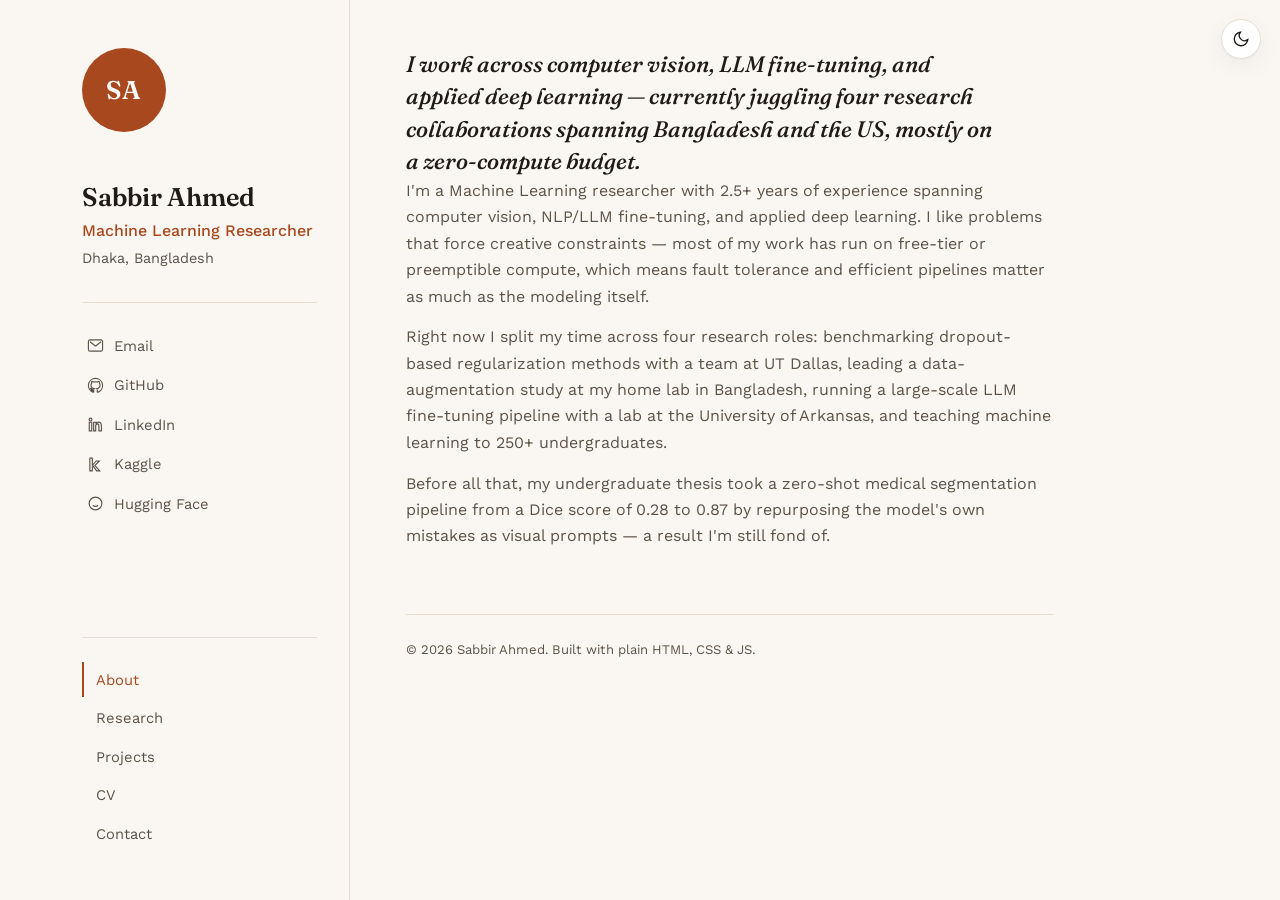
==== commit 128327c2: "Fixes" ====
--- a/index.html
+++ b/index.html
@@ -9,7 +9,6 @@
   <meta property="og:type" content="website">
   <meta property="og:url" content="https://sabbbir.github.io/">
 
-  <!-- Inline theme script: runs before CSS paints, so there's no flash of the wrong theme -->
   <script>
     (function () {
       var stored = localStorage.getItem('theme');
@@ -24,7 +23,6 @@
 </head>
 <body>
 
-  <!-- Fixed controls -->
   <div class="top-controls">
     <button id="menu-toggle" class="icon-btn" aria-label="Toggle menu">
       <svg viewBox="0 0 24 24"><path d="M4 7h16M4 12h16M4 17h16"/></svg>
@@ -35,96 +33,12 @@
     </button>
   </div>
 
-  <button id="back-to-top" class="icon-btn" aria-label="Back to top">
-    <svg viewBox="0 0 24 24"><path d="M12 19V5M5 12l7-7 7 7"/></svg>
-  </button>
+  <div class="layout">
+    <aside class="sidebar" id="sidebar"></aside>
 
-  <div class="layout">
-    <!-- ============ SIDEBAR ============ -->
-    <aside class="sidebar" id="sidebar">
-      <div class="avatar" id="sidebar-initials"></div>
-
-      <div class="sidebar-id">
-        <h1 id="sidebar-name"></h1>
-        <p class="title" id="sidebar-title"></p>
-        <p class="location" id="sidebar-location"></p>
-      </div>
-
-      <nav class="sidebar-links" id="sidebar-links"></nav>
-
-      <nav class="sidebar-nav">
-        <a class="nav-link" href="#about">About</a>
-        <a class="nav-link" href="#research">Research</a>
-        <a class="nav-link" href="#projects">Projects</a>
-        <a class="nav-link" href="#teaching">Teaching</a>
-        <a class="nav-link" href="#education">Education</a>
-        <a class="nav-link" href="#awards">Awards</a>
-        <a class="nav-link" href="#skills">Skills</a>
-        <a class="nav-link" href="#contact">Contact</a>
-      </nav>
-    </aside>
-
-    <!-- ============ MAIN ============ -->
     <main>
       <section id="about" class="hero">
-        <p class="hero-tagline" id="hero-tagline"></p>
-        <div id="bio"></div>
-      </section>
-
-      <section id="research">
-        <div class="section-head"><h2>Research Experience</h2></div>
-        <div id="research-list"></div>
-      </section>
-
-      <section id="projects">
-        <div class="section-head"><h2>Projects</h2></div>
-        <div class="projects-grid" id="projects-grid"></div>
-      </section>
-
-      <section id="teaching">
-        <div class="section-head"><h2>Teaching & Professional Experience</h2></div>
-        <div id="teaching-list"></div>
-      </section>
-
-      <section id="education">
-        <div class="section-head"><h2>Education</h2></div>
-        <div id="education-list"></div>
-      </section>
-
-      <section id="awards">
-        <div class="section-head"><h2>Awards & Service</h2></div>
-        <div id="awards-list"></div>
-      </section>
-
-      <section id="skills">
-        <div class="section-head"><h2>Skills</h2></div>
-        <div id="skills-list"></div>
-        <div class="skill-group">
-          <h3>Languages</h3>
-          <div id="languages-list" class="pill-row"></div>
-        </div>
-      </section>
-
-      <section id="contact">
-        <div class="section-head"><h2>Contact</h2></div>
-        <form id="contact-form" class="contact-form" action="https://formspree.io/f/mvgoydvj" method="POST">
-          <div>
-            <label for="name">Name</label>
-            <input type="text" id="name" name="name" placeholder="Your name" required>
-          </div>
-          <div>
-            <label for="email">Email</label>
-            <input type="email" id="email" name="_replyto" placeholder="Your email" required>
-          </div>
-          <div>
-            <label for="message">Message</label>
-            <textarea id="message" name="message" rows="5" placeholder="Your message" required></textarea>
-          </div>
-          <button type="submit" id="submit-button">Send Message</button>
-        </form>
-        <div id="form-message" class="hidden">
-          <p>Thanks for reaching out — I'll get back to you soon.</p>
-        </div>
+        <div id="home-content"></div>
       </section>
 
       <footer>
@@ -135,6 +49,5 @@
 
   <script src="content.js"></script>
   <script src="script.js"></script>
-  <script>document.getElementById('year').textContent = new Date().getFullYear();</script>
 </body>
 </html>
--- a/styles.css
+++ b/styles.css
@@ -93,6 +93,11 @@
   letter-spacing: 0.02em;
 }
 
+.avatar-img {
+  object-fit: cover;
+  font-size: 0; /* hide alt text if the image fails to load before layout */
+}
+
 .sidebar-id h1 {
   font-size: 1.6rem;
   font-weight: 600;
@@ -162,7 +167,17 @@
   max-width: 760px;
 }
 
-.hero { margin-bottom: 3.5rem; }
+.cv-jump {
+  display: flex;
+  gap: 1.5rem;
+  margin-bottom: 2.5rem;
+  padding-bottom: 1rem;
+  border-bottom: 1px solid var(--line);
+}
+.cv-jump a { color: var(--ink-soft); font-size: 0.88rem; font-weight: 500; }
+.cv-jump a:hover { color: var(--accent); }
+
+.hero { margin-bottom: 1rem; }
 .hero-tagline {
   font-family: var(--font-display);
   font-style: italic;
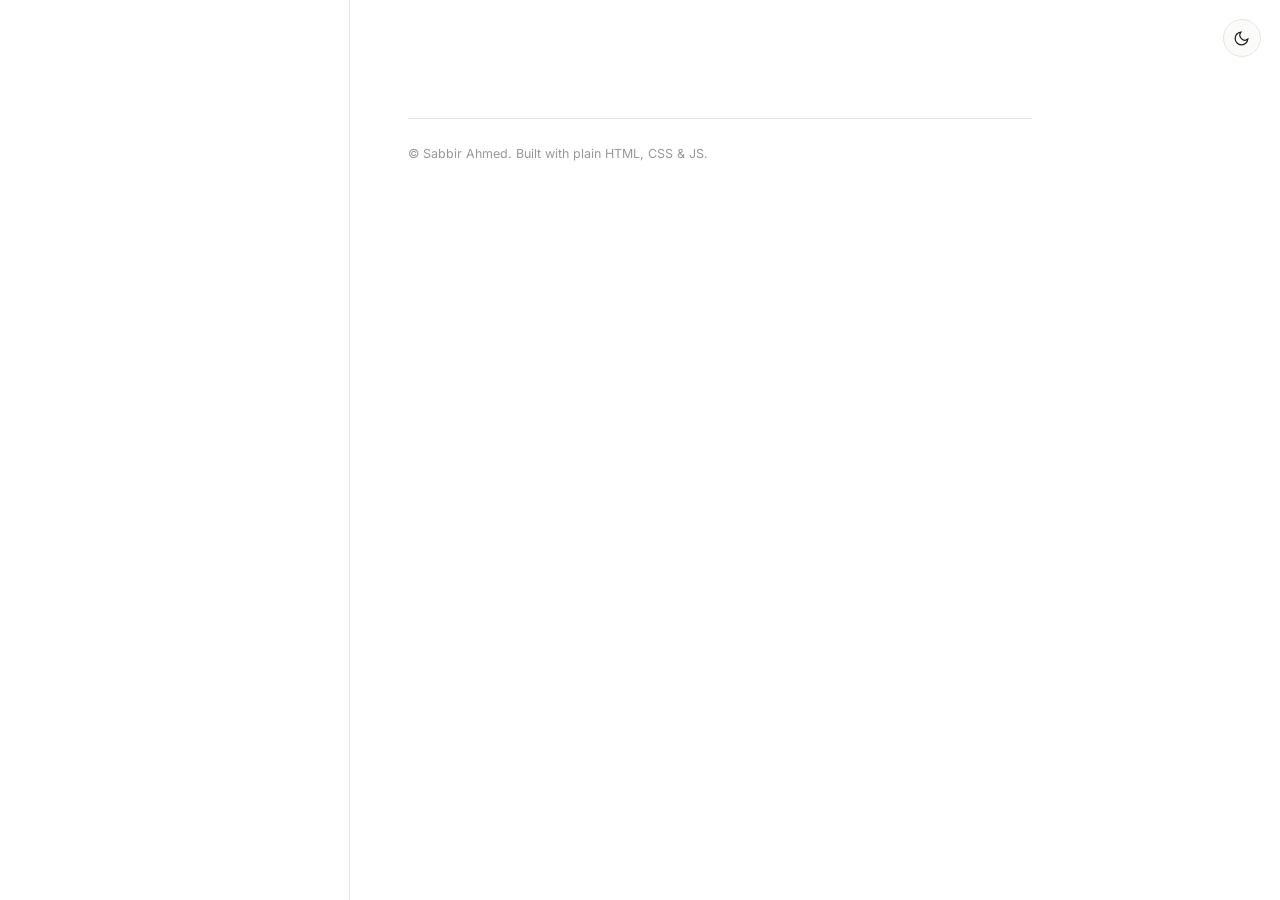
==== commit 40e61eeb: "Fix" ====
--- a/index.html
+++ b/index.html
@@ -20,6 +20,10 @@
   <link rel="preconnect" href="https://fonts.googleapis.com">
   <link rel="preconnect" href="https://fonts.gstatic.com" crossorigin>
   <link rel="stylesheet" href="styles.css">
+
+  <link rel="icon" type="image/png" sizes="32x32" href="assets/favicon-32x32.png">
+  <link rel="icon" type="image/png" sizes="16x16" href="assets/favicon-16x16.png">
+  <link rel="apple-touch-icon" sizes="180x180" href="assets/apple-touch-icon.png">
 </head>
 <body>
 
--- a/styles.css
+++ b/styles.css
@@ -1,31 +1,35 @@
-@import url('https://fonts.googleapis.com/css2?family=Fraunces:ital,opsz,wght@0,9..144,400;0,9..144,500;0,9..144,600;1,9..144,500&family=Work+Sans:wght@400;500;600&display=swap');
+@import url('https://fonts.googleapis.com/css2?family=Fraunces:opsz,wght@9..144,500;9..144,600&family=Inter:wght@400;500;600;700&display=swap');
 
 /* ============================================================
    THEME TOKENS
+   ------------------------------------------------------------
+   Neutral paper/ink palette (not warm cream) with a single deep
+   oxblood accent — closer to a plain academic CV than a blog.
    ============================================================ */
 :root {
-  --bg: #faf7f2;
-  --bg-raised: #ffffff;
-  --ink: #201b16;
-  --ink-soft: #5c5347;
-  --line: #e6ded2;
-  --accent: #a8481f;
-  --accent-soft: #f1e2d6;
-  --shadow: 0 1px 2px rgba(32, 27, 22, 0.04), 0 8px 24px rgba(32, 27, 22, 0.05);
-  --radius: 10px;
+  --bg: #ffffff;
+  --bg-raised: #fbfbfa;
+  --ink: #1c1c1e;
+  --ink-soft: #68666b;
+  --ink-faint: #9a979c;
+  --line: #e6e4e1;
+  --accent: #8a3a1f;
+  --accent-soft: #f6ece5;
+  --shadow: none;
+  --radius: 5px;
   --font-display: 'Fraunces', Georgia, serif;
-  --font-body: 'Work Sans', -apple-system, sans-serif;
+  --font-body: 'Inter', -apple-system, BlinkMacSystemFont, "Segoe UI", sans-serif;
 }
 
 [data-theme="dark"] {
-  --bg: #17140f;
-  --bg-raised: #201b16;
-  --ink: #f3ede2;
-  --ink-soft: #b3a893;
-  --line: #33291f;
-  --accent: #e08b52;
-  --accent-soft: #2c2115;
-  --shadow: 0 1px 2px rgba(0, 0, 0, 0.2), 0 8px 24px rgba(0, 0, 0, 0.35);
+  --bg: #121214;
+  --bg-raised: #18181b;
+  --ink: #e9e7e3;
+  --ink-soft: #97949a;
+  --ink-faint: #635f66;
+  --line: #29282c;
+  --accent: #d98a5e;
+  --accent-soft: #251c17;
 }
 
 * { box-sizing: border-box; }
@@ -37,18 +41,19 @@
   background: var(--bg);
   color: var(--ink);
   font-family: var(--font-body);
-  font-size: 16px;
-  line-height: 1.65;
-  transition: background 0.25s ease, color 0.25s ease;
-}
-
-h1, h2, h3 { font-family: var(--font-display); color: var(--ink); margin: 0; }
+  font-size: 15.5px;
+  line-height: 1.7;
+  transition: background 0.2s ease, color 0.2s ease;
+  -webkit-font-smoothing: antialiased;
+}
+
+h1, h2, h3 { color: var(--ink); margin: 0; font-family: var(--font-body); }
 
 a { color: var(--accent); text-decoration: none; }
-a:hover { text-decoration: underline; }
+a:hover { text-decoration: underline; text-underline-offset: 2px; }
 
 ul { padding-left: 1.15em; margin: 0.6em 0 0; }
-li { margin-bottom: 0.4em; }
+li { margin-bottom: 0.45em; }
 
 p { margin: 0 0 0.9em; color: var(--ink-soft); }
 
@@ -59,8 +64,8 @@
    ============================================================ */
 .layout {
   display: grid;
-  grid-template-columns: 300px 1fr;
-  max-width: 1180px;
+  grid-template-columns: 260px 1fr;
+  max-width: 1100px;
   margin: 0 auto;
   min-height: 100vh;
 }
@@ -68,19 +73,19 @@
 /* ---- Sidebar ---- */
 .sidebar {
   border-right: 1px solid var(--line);
-  padding: 3rem 2rem;
+  padding: 3.2rem 2rem;
   position: sticky;
   top: 0;
   height: 100vh;
   overflow-y: auto;
   display: flex;
   flex-direction: column;
-  gap: 2rem;
+  gap: 1.9rem;
 }
 
 .avatar {
-  width: 84px;
-  height: 84px;
+  width: 100px;
+  height: 100px;
   border-radius: 50%;
   background: var(--accent);
   color: #fff;
@@ -88,7 +93,7 @@
   align-items: center;
   justify-content: center;
   font-family: var(--font-display);
-  font-size: 1.6rem;
+  font-size: 1.7rem;
   font-weight: 600;
   letter-spacing: 0.02em;
 }
@@ -96,109 +101,117 @@
 .avatar-img {
   object-fit: cover;
   font-size: 0; /* hide alt text if the image fails to load before layout */
+  border: 1px solid var(--line);
 }
 
 .sidebar-id h1 {
-  font-size: 1.6rem;
+  font-family: var(--font-display);
+  font-size: 1.5rem;
   font-weight: 600;
-  line-height: 1.2;
+  line-height: 1.25;
   margin-top: 1.1rem;
+  letter-spacing: -0.01em;
 }
 
 .sidebar-id .title {
   color: var(--accent);
   font-weight: 500;
-  margin: 0.35rem 0 0.15rem;
+  font-size: 0.92rem;
+  margin: 0.4rem 0 0.2rem;
 }
 
 .sidebar-id .location {
-  color: var(--ink-soft);
-  font-size: 0.9rem;
+  color: var(--ink-faint);
+  font-size: 0.83rem;
   margin: 0;
+  letter-spacing: 0.01em;
 }
 
 .sidebar-links {
   display: flex;
   flex-direction: column;
-  gap: 0.15rem;
+  gap: 0.1rem;
   border-top: 1px solid var(--line);
-  padding-top: 1.5rem;
+  padding-top: 1.4rem;
 }
 
 .link-row {
   display: flex;
   align-items: center;
   gap: 0.65rem;
-  padding: 0.4rem 0.3rem;
-  border-radius: 6px;
+  padding: 0.32rem 0.2rem;
+  border-radius: 4px;
   color: var(--ink-soft);
-  font-size: 0.92rem;
-  transition: background 0.15s ease, color 0.15s ease;
-}
-.link-row:hover { background: var(--accent-soft); color: var(--accent); text-decoration: none; }
-.link-row svg { width: 17px; height: 17px; fill: none; stroke: currentColor; stroke-width: 1.6; flex-shrink: 0; }
+  font-size: 0.86rem;
+  transition: color 0.15s ease;
+}
+.link-row:hover { color: var(--accent); text-decoration: none; }
+.link-row svg { width: 15px; height: 15px; fill: none; stroke: currentColor; stroke-width: 1.6; flex-shrink: 0; }
 
 .sidebar-nav {
   display: flex;
   flex-direction: column;
-  gap: 0.2rem;
+  gap: 0.05rem;
   border-top: 1px solid var(--line);
-  padding-top: 1.5rem;
+  padding-top: 1.4rem;
   margin-top: auto;
 }
 
 .nav-link {
   color: var(--ink-soft);
-  font-size: 0.92rem;
-  padding: 0.35rem 0.3rem;
-  border-left: 2px solid transparent;
-  padding-left: 0.75rem;
-  transition: all 0.15s ease;
+  font-size: 0.86rem;
+  font-weight: 500;
+  padding: 0.4rem 0.2rem;
+  transition: color 0.15s ease;
 }
 .nav-link:hover, .nav-link.active {
   color: var(--accent);
-  border-left-color: var(--accent);
   text-decoration: none;
 }
+.nav-link.active { font-weight: 600; }
 
 /* ---- Main content ---- */
 main {
-  padding: 3rem 3.5rem 6rem;
-  max-width: 760px;
+  padding: 3.4rem 3.6rem 6rem;
+  max-width: 740px;
 }
 
 .cv-jump {
   display: flex;
-  gap: 1.5rem;
-  margin-bottom: 2.5rem;
-  padding-bottom: 1rem;
+  gap: 1.6rem;
+  margin-bottom: 2.6rem;
+  padding-bottom: 1.1rem;
   border-bottom: 1px solid var(--line);
 }
-.cv-jump a { color: var(--ink-soft); font-size: 0.88rem; font-weight: 500; }
+.cv-jump a { color: var(--ink-faint); font-size: 0.82rem; font-weight: 500; letter-spacing: 0.01em; }
 .cv-jump a:hover { color: var(--accent); }
 
-.hero { margin-bottom: 1rem; }
+.hero { margin-bottom: 0.4rem; }
 .hero-tagline {
-  font-family: var(--font-display);
-  font-style: italic;
-  font-weight: 500;
-  font-size: 1.4rem;
-  line-height: 1.45;
+  font-size: 1.15rem;
+  line-height: 1.6;
   color: var(--ink);
   max-width: 600px;
   margin: 0;
-}
-
-section { padding-top: 3.2rem; scroll-margin-top: 2rem; }
+  font-weight: 400;
+}
+
+section { padding-top: 3.4rem; scroll-margin-top: 2rem; }
 section:first-of-type { padding-top: 0; }
 
 .section-head {
   display: flex;
   align-items: baseline;
   gap: 0.75rem;
-  margin-bottom: 1.5rem;
-}
-.section-head h2 { font-size: 1.35rem; font-weight: 600; }
+  margin-bottom: 1.4rem;
+}
+.section-head h2 {
+  font-size: 0.78rem;
+  font-weight: 600;
+  letter-spacing: 0.08em;
+  text-transform: uppercase;
+  color: var(--ink-faint);
+}
 .section-head::after {
   content: "";
   flex: 1;
@@ -206,14 +219,19 @@
   background: var(--line);
 }
 
+/* Entries read as a flat, bordered list rather than boxed cards
+   with shadows — closer to a plain CV than a dashboard widget. */
 .entry, .project-card {
-  background: var(--bg-raised);
-  border: 1px solid var(--line);
-  border-radius: var(--radius);
-  padding: 1.4rem 1.6rem;
-  margin-bottom: 1rem;
-  box-shadow: var(--shadow);
-}
+  background: transparent;
+  border: none;
+  border-bottom: 1px solid var(--line);
+  border-radius: 0;
+  padding: 1.3rem 0;
+  margin-bottom: 0;
+  box-shadow: none;
+}
+.entry:first-child, .project-card:first-child { padding-top: 0; }
+.entry:last-child, .project-card:last-child { border-bottom: none; }
 
 .entry-head {
   display: flex;
@@ -222,35 +240,38 @@
   gap: 1rem;
   flex-wrap: wrap;
 }
-.entry-head h3 { font-size: 1.05rem; font-weight: 600; }
-.entry-org { color: var(--accent); font-size: 0.88rem; font-weight: 500; margin: 0.2rem 0 0; }
+.entry-head h3 { font-size: 0.98rem; font-weight: 600; }
+.entry-org { color: var(--ink-soft); font-size: 0.85rem; font-weight: 500; margin: 0.2rem 0 0; }
 .entry-date {
-  font-size: 0.78rem;
-  color: var(--ink-soft);
+  font-size: 0.76rem;
+  color: var(--ink-faint);
   white-space: nowrap;
-  padding-top: 0.2rem;
-}
-
-.projects-grid { display: grid; gap: 1rem; }
+  padding-top: 0.25rem;
+  font-variant-numeric: tabular-nums;
+}
+
+.projects-grid { display: flex; flex-direction: column; }
 .project-link {
   display: inline-flex;
   align-items: center;
   gap: 0.4rem;
-  font-size: 0.85rem;
+  font-size: 0.83rem;
   font-weight: 500;
-  margin-top: 0.4rem;
-}
-.project-link svg { width: 15px; height: 15px; fill: currentColor; }
-
-.skill-group { margin-bottom: 1.4rem; }
-.skill-group h3 { font-size: 0.95rem; font-weight: 600; margin-bottom: 0.6rem; }
+  margin-top: 0.5rem;
+  color: var(--accent);
+}
+.project-link svg { width: 14px; height: 14px; fill: currentColor; }
+
+.skill-group { margin-bottom: 1.3rem; }
+.skill-group h3 { font-size: 0.86rem; font-weight: 600; margin-bottom: 0.7rem; color: var(--ink-soft); }
 .pill-row, #languages-list { display: flex; flex-wrap: wrap; gap: 0.5rem; }
 .pill {
-  background: var(--accent-soft);
-  color: var(--accent);
+  background: transparent;
+  color: var(--ink-soft);
+  border: 1px solid var(--line);
   border-radius: 20px;
-  padding: 0.3rem 0.85rem;
-  font-size: 0.82rem;
+  padding: 0.28rem 0.8rem;
+  font-size: 0.78rem;
   font-weight: 500;
 }
 
@@ -261,17 +282,17 @@
   gap: 0.9rem;
   max-width: 460px;
 }
-.contact-form label { font-size: 0.85rem; font-weight: 500; color: var(--ink-soft); }
+.contact-form label { font-size: 0.82rem; font-weight: 500; color: var(--ink-soft); }
 .contact-form input,
 .contact-form textarea {
   width: 100%;
-  padding: 0.7rem 0.9rem;
-  border-radius: 8px;
+  padding: 0.65rem 0.8rem;
+  border-radius: 4px;
   border: 1px solid var(--line);
   background: var(--bg-raised);
   color: var(--ink);
   font-family: inherit;
-  font-size: 0.95rem;
+  font-size: 0.92rem;
 }
 .contact-form input:focus,
 .contact-form textarea:focus {
@@ -283,10 +304,10 @@
   background: var(--accent);
   color: #fff;
   border: none;
-  padding: 0.7rem 1.6rem;
-  border-radius: 8px;
+  padding: 0.65rem 1.5rem;
+  border-radius: 4px;
   font-family: inherit;
-  font-size: 0.95rem;
+  font-size: 0.92rem;
   font-weight: 500;
   cursor: pointer;
   transition: opacity 0.15s ease;
@@ -294,15 +315,15 @@
 .contact-form button:hover { opacity: 0.88; }
 .contact-form button:disabled { opacity: 0.6; cursor: not-allowed; }
 
-#form-message { background: var(--accent-soft); border-radius: var(--radius); padding: 1.2rem 1.5rem; }
+#form-message { background: var(--accent-soft); border-radius: var(--radius); padding: 1.1rem 1.4rem; border: 1px solid var(--line); }
 #form-message p { color: var(--ink); margin: 0; }
 
 footer {
   border-top: 1px solid var(--line);
   margin-top: 4rem;
   padding-top: 1.5rem;
-  color: var(--ink-soft);
-  font-size: 0.82rem;
+  color: var(--ink-faint);
+  font-size: 0.78rem;
 }
 
 /* ============================================================
@@ -318,8 +339,8 @@
 }
 
 .icon-btn {
-  width: 40px;
-  height: 40px;
+  width: 38px;
+  height: 38px;
   border-radius: 50%;
   border: 1px solid var(--line);
   background: var(--bg-raised);
@@ -328,9 +349,8 @@
   align-items: center;
   justify-content: center;
   cursor: pointer;
-  box-shadow: var(--shadow);
-}
-.icon-btn svg { width: 18px; height: 18px; fill: none; stroke: currentColor; stroke-width: 1.8; }
+}
+.icon-btn svg { width: 17px; height: 17px; fill: none; stroke: currentColor; stroke-width: 1.7; }
 
 #theme-toggle .sun { display: none; }
 #theme-toggle .moon { display: block; }
@@ -362,7 +382,6 @@
     border-right: none;
     border-bottom: 1px solid var(--line);
     padding: 2rem 1.5rem;
-    transform: translateY(0);
   }
 
   #menu-toggle { display: flex; }
@@ -377,10 +396,10 @@
     margin-top: 0;
   }
   .sidebar.open .sidebar-nav { display: flex; }
-  .sidebar-nav .nav-link { font-size: 1.1rem; padding: 0.6rem 0.75rem; }
+  .sidebar-nav .nav-link { font-size: 1.1rem; padding: 0.6rem 0.2rem; }
 
   main { padding: 2.5rem 1.5rem 5rem; }
-  .hero-tagline { font-size: 1.2rem; }
+  .hero-tagline { font-size: 1.05rem; }
 }
 
 @media (max-width: 480px) {
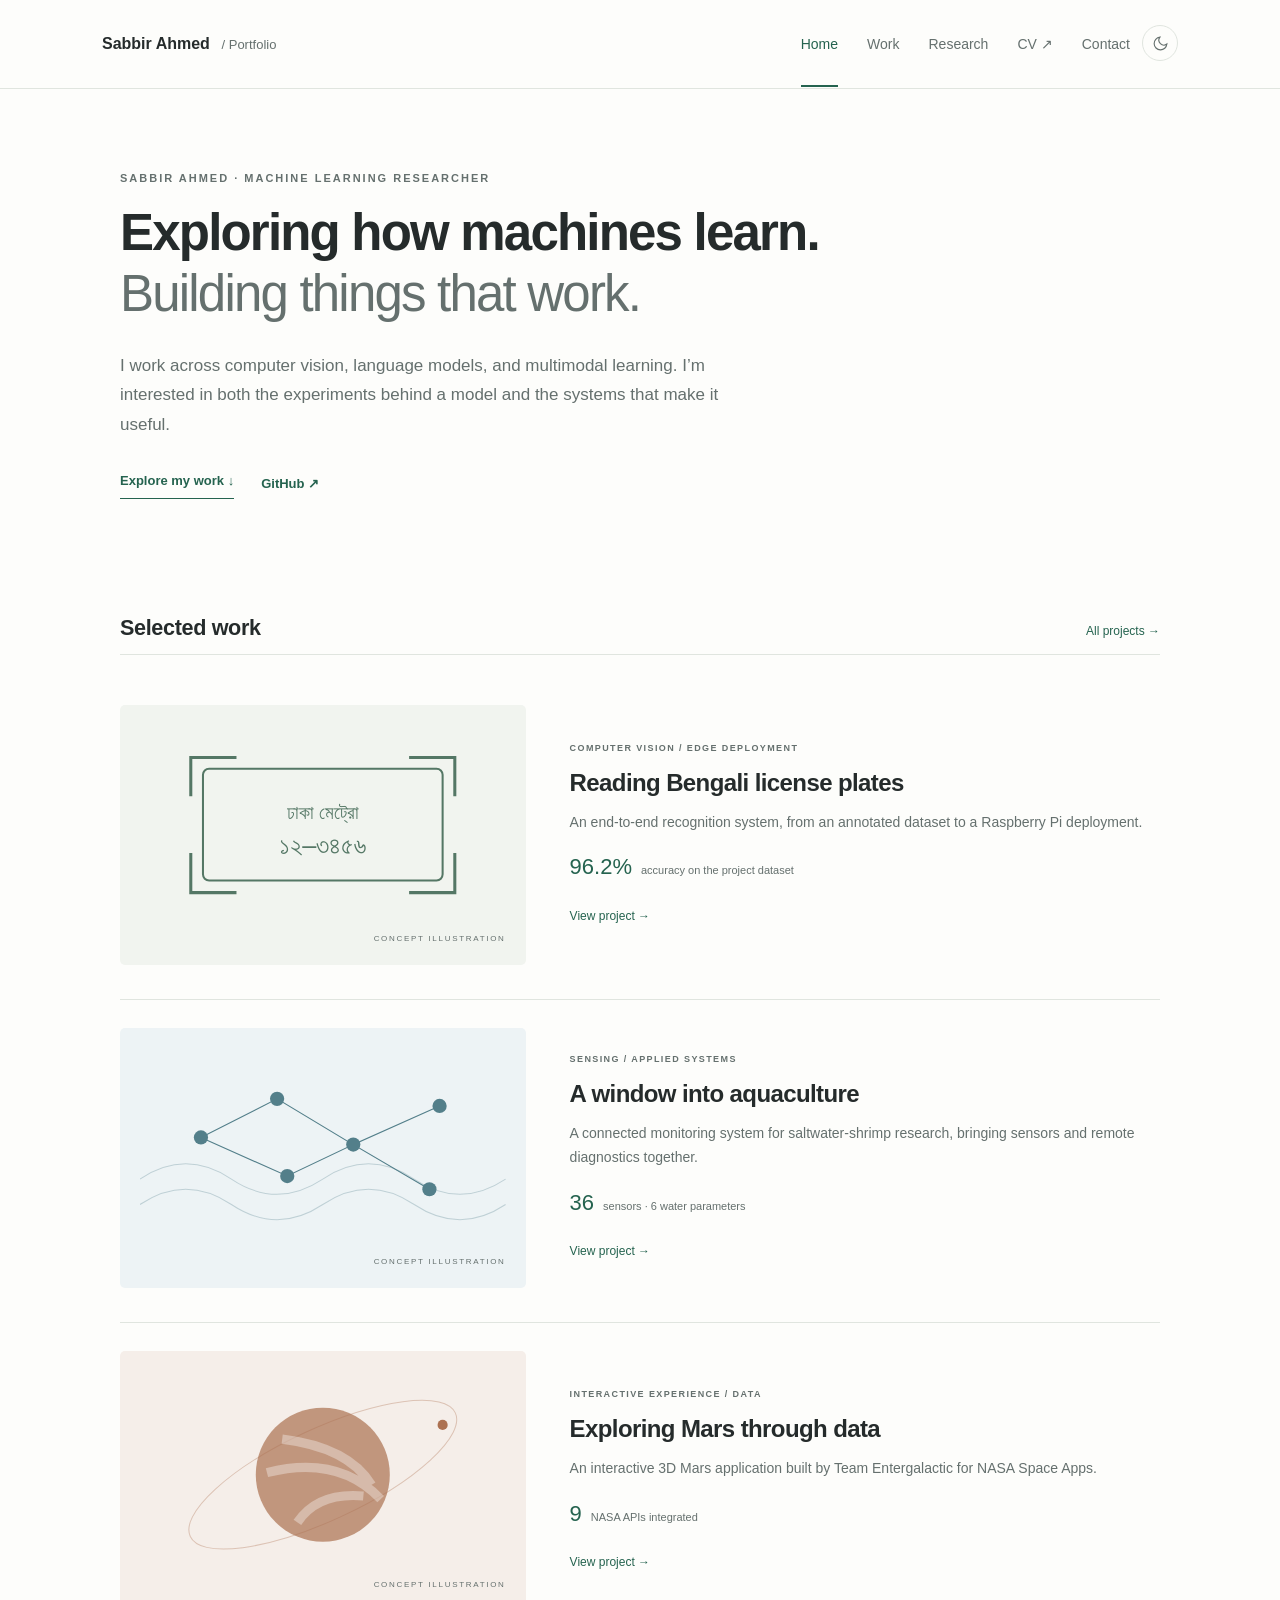
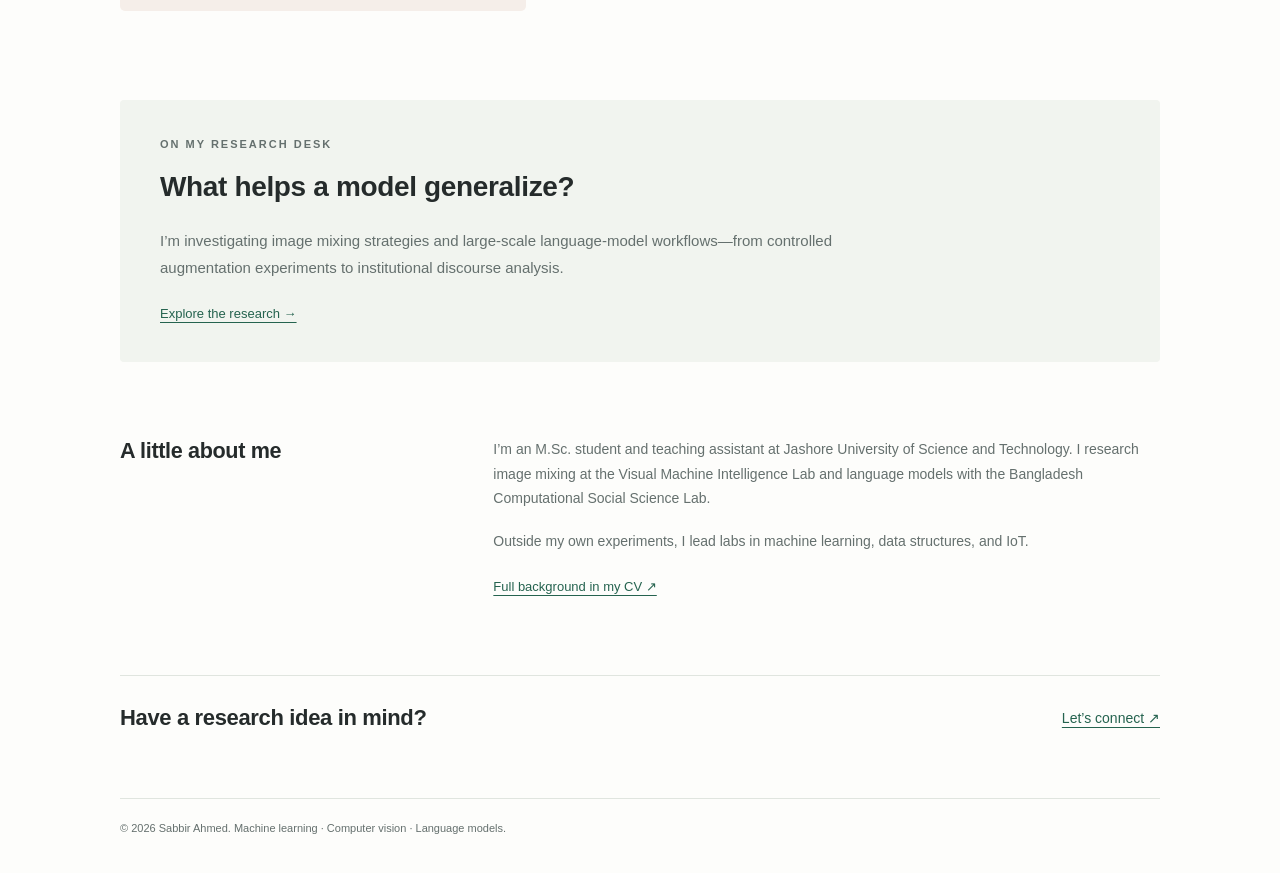
==== commit e5f7e59e: "a" ====
--- a/index.html
+++ b/index.html
@@ -11,46 +11,48 @@
 
   <script>
     (function () {
-      var stored = localStorage.getItem('theme');
+      var stored; try { stored = localStorage.getItem('theme'); } catch (_) {}
       var prefersDark = window.matchMedia('(prefers-color-scheme: dark)').matches;
       document.documentElement.setAttribute('data-theme', stored || (prefersDark ? 'dark' : 'light'));
     })();
   </script>
 
-  <link rel="preconnect" href="https://fonts.googleapis.com">
-  <link rel="preconnect" href="https://fonts.gstatic.com" crossorigin>
   <link rel="stylesheet" href="styles.css">
 
-  <link rel="icon" type="image/png" sizes="32x32" href="assets/favicon-32x32.png">
-  <link rel="icon" type="image/png" sizes="16x16" href="assets/favicon-16x16.png">
-  <link rel="apple-touch-icon" sizes="180x180" href="assets/apple-touch-icon.png">
+  <link rel="icon" type="image/svg+xml" href="assets/favicon.svg">
 </head>
 <body>
+<a class="skip-link" href="#main">Skip to content</a>
+<header class="masthead"><div class="header-inner"><a class="wordmark" href="index.html">Sabbir Ahmed<span> / Portfolio</span></a><nav aria-label="Main navigation"><a href="index.html">Home</a><a href="projects.html">Work</a><a href="research.html">Research</a><a href="assets/Sabbir_Ahmed_Academic_CV.pdf">CV ↗</a><a href="contact.html">Contact</a></nav></div></header>
 
   <div class="top-controls">
-    <button id="menu-toggle" class="icon-btn" aria-label="Toggle menu">
-      <svg viewBox="0 0 24 24"><path d="M4 7h16M4 12h16M4 17h16"/></svg>
-    </button>
     <button id="theme-toggle" class="icon-btn" aria-label="Toggle dark mode">
       <svg class="sun" viewBox="0 0 24 24"><circle cx="12" cy="12" r="4"/><path d="M12 2v2M12 20v2M4.9 4.9l1.4 1.4M17.7 17.7l1.4 1.4M2 12h2M20 12h2M4.9 19.1l1.4-1.4M17.7 6.3l1.4-1.4"/></svg>
       <svg class="moon" viewBox="0 0 24 24"><path d="M21 12.8A9 9 0 1 1 11.2 3 7 7 0 0 0 21 12.8Z"/></svg>
     </button>
   </div>
 
-  <div class="layout">
-    <aside class="sidebar" id="sidebar"></aside>
+  <div class="layout portfolio-layout">
+    
 
-    <main>
-      <section id="about" class="hero">
-        <div id="home-content"></div>
-      </section>
-
+    <main id="main" tabindex="-1">
+<section class="portfolio-hero">
+<p class="eyebrow">SABBIR AHMED · MACHINE LEARNING RESEARCHER</p>
+<h1>Exploring how machines learn.<br><span>Building things that work.</span></h1>
+<p class="intro">I work across computer vision, language models, and multimodal learning. I’m interested in both the experiments behind a model and the systems that make it useful.</p>
+<div class="home-actions"><a class="primary-link" href="#selected-work">Explore my work ↓</a><a href="https://github.com/Sabbbir" target="_blank" rel="noopener noreferrer">GitHub ↗</a></div>
+</section>
+<section id="selected-work"><div class="section-head"><h2>Selected work</h2><a href="projects.html">All projects →</a></div><div id="featured-work"></div></section>
+<section class="research-teaser"><p class="eyebrow">ON MY RESEARCH DESK</p><h2>What helps a model generalize?</h2><p>I’m investigating image mixing strategies and large-scale language-model workflows—from controlled augmentation experiments to institutional discourse analysis.</p><a href="research.html">Explore the research →</a></section>
+<section class="about-strip"><h2>A little about me</h2><div><p>I’m an M.Sc. student and teaching assistant at Jashore University of Science and Technology. I research image mixing at the Visual Machine Intelligence Lab and language models with the Bangladesh Computational Social Science Lab.</p><p>Outside my own experiments, I lead labs in machine learning, data structures, and IoT.</p><a href="assets/Sabbir_Ahmed_Academic_CV.pdf">Full background in my CV ↗</a></div></section>
+<section class="contact-strip"><h2>Have a research idea in mind?</h2><a href="contact.html">Let’s connect ↗</a></section>
       <footer>
-        &copy; <span id="year"></span> Sabbir Ahmed. Built with plain HTML, CSS &amp; JS.
+        &copy; <span id="year"></span> Sabbir Ahmed. Machine learning · Computer vision · Language models.
       </footer>
     </main>
   </div>
 
+  <noscript><p>This site uses JavaScript to display the portfolio. Contact: sabbir.ahmed.cse19.just@gmail.com.</p></noscript>
   <script src="content.js"></script>
   <script src="script.js"></script>
 </body>
--- a/styles.css
+++ b/styles.css
@@ -1,407 +1,11 @@
-@import url('https://fonts.googleapis.com/css2?family=Fraunces:opsz,wght@9..144,500;9..144,600&family=Inter:wght@400;500;600;700&display=swap');
-
-/* ============================================================
-   THEME TOKENS
-   ------------------------------------------------------------
-   Neutral paper/ink palette (not warm cream) with a single deep
-   oxblood accent — closer to a plain academic CV than a blog.
-   ============================================================ */
-:root {
-  --bg: #ffffff;
-  --bg-raised: #fbfbfa;
-  --ink: #1c1c1e;
-  --ink-soft: #68666b;
-  --ink-faint: #9a979c;
-  --line: #e6e4e1;
-  --accent: #8a3a1f;
-  --accent-soft: #f6ece5;
-  --shadow: none;
-  --radius: 5px;
-  --font-display: 'Fraunces', Georgia, serif;
-  --font-body: 'Inter', -apple-system, BlinkMacSystemFont, "Segoe UI", sans-serif;
-}
-
-[data-theme="dark"] {
-  --bg: #121214;
-  --bg-raised: #18181b;
-  --ink: #e9e7e3;
-  --ink-soft: #97949a;
-  --ink-faint: #635f66;
-  --line: #29282c;
-  --accent: #d98a5e;
-  --accent-soft: #251c17;
-}
-
-* { box-sizing: border-box; }
-
-html { scroll-behavior: smooth; }
-
-body {
-  margin: 0;
-  background: var(--bg);
-  color: var(--ink);
-  font-family: var(--font-body);
-  font-size: 15.5px;
-  line-height: 1.7;
-  transition: background 0.2s ease, color 0.2s ease;
-  -webkit-font-smoothing: antialiased;
-}
-
-h1, h2, h3 { color: var(--ink); margin: 0; font-family: var(--font-body); }
-
-a { color: var(--accent); text-decoration: none; }
-a:hover { text-decoration: underline; text-underline-offset: 2px; }
-
-ul { padding-left: 1.15em; margin: 0.6em 0 0; }
-li { margin-bottom: 0.45em; }
-
-p { margin: 0 0 0.9em; color: var(--ink-soft); }
-
-.hidden { display: none !important; }
-
-/* ============================================================
-   LAYOUT
-   ============================================================ */
-.layout {
-  display: grid;
-  grid-template-columns: 260px 1fr;
-  max-width: 1100px;
-  margin: 0 auto;
-  min-height: 100vh;
-}
-
-/* ---- Sidebar ---- */
-.sidebar {
-  border-right: 1px solid var(--line);
-  padding: 3.2rem 2rem;
-  position: sticky;
-  top: 0;
-  height: 100vh;
-  overflow-y: auto;
-  display: flex;
-  flex-direction: column;
-  gap: 1.9rem;
-}
-
-.avatar {
-  width: 100px;
-  height: 100px;
-  border-radius: 50%;
-  background: var(--accent);
-  color: #fff;
-  display: flex;
-  align-items: center;
-  justify-content: center;
-  font-family: var(--font-display);
-  font-size: 1.7rem;
-  font-weight: 600;
-  letter-spacing: 0.02em;
-}
-
-.avatar-img {
-  object-fit: cover;
-  font-size: 0; /* hide alt text if the image fails to load before layout */
-  border: 1px solid var(--line);
-}
-
-.sidebar-id h1 {
-  font-family: var(--font-display);
-  font-size: 1.5rem;
-  font-weight: 600;
-  line-height: 1.25;
-  margin-top: 1.1rem;
-  letter-spacing: -0.01em;
-}
-
-.sidebar-id .title {
-  color: var(--accent);
-  font-weight: 500;
-  font-size: 0.92rem;
-  margin: 0.4rem 0 0.2rem;
-}
-
-.sidebar-id .location {
-  color: var(--ink-faint);
-  font-size: 0.83rem;
-  margin: 0;
-  letter-spacing: 0.01em;
-}
-
-.sidebar-links {
-  display: flex;
-  flex-direction: column;
-  gap: 0.1rem;
-  border-top: 1px solid var(--line);
-  padding-top: 1.4rem;
-}
-
-.link-row {
-  display: flex;
-  align-items: center;
-  gap: 0.65rem;
-  padding: 0.32rem 0.2rem;
-  border-radius: 4px;
-  color: var(--ink-soft);
-  font-size: 0.86rem;
-  transition: color 0.15s ease;
-}
-.link-row:hover { color: var(--accent); text-decoration: none; }
-.link-row svg { width: 15px; height: 15px; fill: none; stroke: currentColor; stroke-width: 1.6; flex-shrink: 0; }
-
-.sidebar-nav {
-  display: flex;
-  flex-direction: column;
-  gap: 0.05rem;
-  border-top: 1px solid var(--line);
-  padding-top: 1.4rem;
-  margin-top: auto;
-}
-
-.nav-link {
-  color: var(--ink-soft);
-  font-size: 0.86rem;
-  font-weight: 500;
-  padding: 0.4rem 0.2rem;
-  transition: color 0.15s ease;
-}
-.nav-link:hover, .nav-link.active {
-  color: var(--accent);
-  text-decoration: none;
-}
-.nav-link.active { font-weight: 600; }
-
-/* ---- Main content ---- */
-main {
-  padding: 3.4rem 3.6rem 6rem;
-  max-width: 740px;
-}
-
-.cv-jump {
-  display: flex;
-  gap: 1.6rem;
-  margin-bottom: 2.6rem;
-  padding-bottom: 1.1rem;
-  border-bottom: 1px solid var(--line);
-}
-.cv-jump a { color: var(--ink-faint); font-size: 0.82rem; font-weight: 500; letter-spacing: 0.01em; }
-.cv-jump a:hover { color: var(--accent); }
-
-.hero { margin-bottom: 0.4rem; }
-.hero-tagline {
-  font-size: 1.15rem;
-  line-height: 1.6;
-  color: var(--ink);
-  max-width: 600px;
-  margin: 0;
-  font-weight: 400;
-}
-
-section { padding-top: 3.4rem; scroll-margin-top: 2rem; }
-section:first-of-type { padding-top: 0; }
-
-.section-head {
-  display: flex;
-  align-items: baseline;
-  gap: 0.75rem;
-  margin-bottom: 1.4rem;
-}
-.section-head h2 {
-  font-size: 0.78rem;
-  font-weight: 600;
-  letter-spacing: 0.08em;
-  text-transform: uppercase;
-  color: var(--ink-faint);
-}
-.section-head::after {
-  content: "";
-  flex: 1;
-  height: 1px;
-  background: var(--line);
-}
-
-/* Entries read as a flat, bordered list rather than boxed cards
-   with shadows — closer to a plain CV than a dashboard widget. */
-.entry, .project-card {
-  background: transparent;
-  border: none;
-  border-bottom: 1px solid var(--line);
-  border-radius: 0;
-  padding: 1.3rem 0;
-  margin-bottom: 0;
-  box-shadow: none;
-}
-.entry:first-child, .project-card:first-child { padding-top: 0; }
-.entry:last-child, .project-card:last-child { border-bottom: none; }
-
-.entry-head {
-  display: flex;
-  justify-content: space-between;
-  align-items: flex-start;
-  gap: 1rem;
-  flex-wrap: wrap;
-}
-.entry-head h3 { font-size: 0.98rem; font-weight: 600; }
-.entry-org { color: var(--ink-soft); font-size: 0.85rem; font-weight: 500; margin: 0.2rem 0 0; }
-.entry-date {
-  font-size: 0.76rem;
-  color: var(--ink-faint);
-  white-space: nowrap;
-  padding-top: 0.25rem;
-  font-variant-numeric: tabular-nums;
-}
-
-.projects-grid { display: flex; flex-direction: column; }
-.project-link {
-  display: inline-flex;
-  align-items: center;
-  gap: 0.4rem;
-  font-size: 0.83rem;
-  font-weight: 500;
-  margin-top: 0.5rem;
-  color: var(--accent);
-}
-.project-link svg { width: 14px; height: 14px; fill: currentColor; }
-
-.skill-group { margin-bottom: 1.3rem; }
-.skill-group h3 { font-size: 0.86rem; font-weight: 600; margin-bottom: 0.7rem; color: var(--ink-soft); }
-.pill-row, #languages-list { display: flex; flex-wrap: wrap; gap: 0.5rem; }
-.pill {
-  background: transparent;
-  color: var(--ink-soft);
-  border: 1px solid var(--line);
-  border-radius: 20px;
-  padding: 0.28rem 0.8rem;
-  font-size: 0.78rem;
-  font-weight: 500;
-}
-
-/* ---- Contact ---- */
-.contact-form {
-  display: flex;
-  flex-direction: column;
-  gap: 0.9rem;
-  max-width: 460px;
-}
-.contact-form label { font-size: 0.82rem; font-weight: 500; color: var(--ink-soft); }
-.contact-form input,
-.contact-form textarea {
-  width: 100%;
-  padding: 0.65rem 0.8rem;
-  border-radius: 4px;
-  border: 1px solid var(--line);
-  background: var(--bg-raised);
-  color: var(--ink);
-  font-family: inherit;
-  font-size: 0.92rem;
-}
-.contact-form input:focus,
-.contact-form textarea:focus {
-  outline: none;
-  border-color: var(--accent);
-}
-.contact-form button {
-  align-self: flex-start;
-  background: var(--accent);
-  color: #fff;
-  border: none;
-  padding: 0.65rem 1.5rem;
-  border-radius: 4px;
-  font-family: inherit;
-  font-size: 0.92rem;
-  font-weight: 500;
-  cursor: pointer;
-  transition: opacity 0.15s ease;
-}
-.contact-form button:hover { opacity: 0.88; }
-.contact-form button:disabled { opacity: 0.6; cursor: not-allowed; }
-
-#form-message { background: var(--accent-soft); border-radius: var(--radius); padding: 1.1rem 1.4rem; border: 1px solid var(--line); }
-#form-message p { color: var(--ink); margin: 0; }
-
-footer {
-  border-top: 1px solid var(--line);
-  margin-top: 4rem;
-  padding-top: 1.5rem;
-  color: var(--ink-faint);
-  font-size: 0.78rem;
-}
-
-/* ============================================================
-   THEME TOGGLE + MOBILE MENU (fixed controls)
-   ============================================================ */
-.top-controls {
-  position: fixed;
-  top: 1.2rem;
-  right: 1.2rem;
-  display: flex;
-  gap: 0.5rem;
-  z-index: 50;
-}
-
-.icon-btn {
-  width: 38px;
-  height: 38px;
-  border-radius: 50%;
-  border: 1px solid var(--line);
-  background: var(--bg-raised);
-  color: var(--ink);
-  display: flex;
-  align-items: center;
-  justify-content: center;
-  cursor: pointer;
-}
-.icon-btn svg { width: 17px; height: 17px; fill: none; stroke: currentColor; stroke-width: 1.7; }
-
-#theme-toggle .sun { display: none; }
-#theme-toggle .moon { display: block; }
-[data-theme="dark"] #theme-toggle .sun { display: block; }
-[data-theme="dark"] #theme-toggle .moon { display: none; }
-
-#menu-toggle { display: none; }
-
-#back-to-top {
-  position: fixed;
-  bottom: 1.5rem;
-  right: 1.5rem;
-  opacity: 0;
-  pointer-events: none;
-  transform: translateY(8px);
-  transition: opacity 0.2s ease, transform 0.2s ease;
-}
-#back-to-top.visible { opacity: 1; pointer-events: auto; transform: translateY(0); }
-
-/* ============================================================
-   RESPONSIVE
-   ============================================================ */
-@media (max-width: 900px) {
-  .layout { grid-template-columns: 1fr; }
-
-  .sidebar {
-    position: static;
-    height: auto;
-    border-right: none;
-    border-bottom: 1px solid var(--line);
-    padding: 2rem 1.5rem;
-  }
-
-  #menu-toggle { display: flex; }
-
-  .sidebar-nav {
-    display: none;
-    position: fixed;
-    inset: 0;
-    background: var(--bg);
-    padding: 5rem 2rem 2rem;
-    z-index: 40;
-    margin-top: 0;
-  }
-  .sidebar.open .sidebar-nav { display: flex; }
-  .sidebar-nav .nav-link { font-size: 1.1rem; padding: 0.6rem 0.2rem; }
-
-  main { padding: 2.5rem 1.5rem 5rem; }
-  .hero-tagline { font-size: 1.05rem; }
-}
-
-@media (max-width: 480px) {
-  .entry-head { flex-direction: column; }
-}
+:root{color-scheme:light;--bg:#fdfdfb;--ink:#252b2b;--muted:#65706e;--accent:#25634f;--line:#e0e5df;--surface:#f1f4ef;--ink-soft:var(--muted)}
+[data-theme=dark]{color-scheme:dark;--bg:#171d1b;--ink:#e4e9e4;--muted:#a4afa8;--accent:#9bc9ae;--line:#35423a;--surface:#222d26}
+*{box-sizing:border-box}html{scroll-behavior:smooth;scroll-padding-top:30px}body{margin:0;background:var(--bg);color:var(--ink);font:16px/1.75 -apple-system,BlinkMacSystemFont,"Segoe UI",sans-serif;-webkit-font-smoothing:antialiased}a{color:var(--accent);text-decoration-thickness:1px;text-underline-offset:4px}a:hover{text-decoration:underline}a:focus-visible,button:focus-visible,input:focus-visible,textarea:focus-visible{outline:2px solid var(--accent);outline-offset:5px}p{margin:0 0 1.15rem}h1,h2,h3{line-height:1.3;color:var(--ink)}h1{font-size:2.3rem;letter-spacing:-1.2px;font-weight:650;margin:0 0 25px}h2{font-size:1.35rem;font-weight:600;letter-spacing:-.35px}h3{font-size:1rem;font-weight:650;margin:0 0 7px}svg{width:17px;height:17px;fill:currentColor;flex-shrink:0}.hidden{display:none!important}.skip-link{position:fixed;top:-100px;left:12px;background:var(--bg);padding:10px;z-index:100}.skip-link:focus{top:8px}.masthead{border-bottom:1px solid var(--line)}.header-inner{max-width:1160px;margin:auto;min-height:88px;padding:0 42px;display:flex;align-items:center;justify-content:space-between;gap:30px}.wordmark{font-size:16px;font-weight:650;white-space:nowrap;color:var(--ink);text-decoration:none}.wordmark span{color:var(--muted);font-size:13px;font-weight:400;margin-left:8px}.masthead nav{display:flex;gap:29px;margin-right:48px}.masthead nav a{text-decoration:none;font-size:14px;color:var(--muted);padding:30px 0;position:relative}.masthead nav a:hover,.masthead nav a[aria-current]{color:var(--accent)}.masthead nav a[aria-current]:after{content:"";position:absolute;bottom:-1px;left:0;right:0;height:2px;background:var(--accent)}.top-controls{position:absolute;top:25px;right:max(25px,calc((100vw - 1076px)/2));}.icon-btn{width:36px;height:36px;display:flex;align-items:center;justify-content:center;border:1px solid var(--line);border-radius:50%;background:var(--bg);color:var(--muted);cursor:pointer}.icon-btn svg{fill:none;stroke:currentColor;stroke-width:1.6}#theme-toggle .sun{display:none}[data-theme=dark] #theme-toggle .sun{display:block}[data-theme=dark] #theme-toggle .moon{display:none}.layout{max-width:1076px;margin:0 auto;display:grid;grid-template-columns:220px minmax(0,1fr);column-gap:85px;padding:65px 0 35px}.sidebar{align-self:start;position:sticky;top:40px}.avatar{height:154px;width:154px;object-fit:cover;border-radius:50%;margin:0 0 22px}.avatar-fallback{display:flex;align-items:center;justify-content:center;background:var(--surface);border:1px solid var(--line);font-family:Georgia,serif;font-size:48px;color:var(--accent)}.sidebar-id h2{font-size:21px;margin:0 0 5px}.sidebar-id .title{font-size:13px;margin-bottom:6px}.location{font-size:12px;color:var(--muted);margin:0 0 23px}.sidebar-links{display:flex;flex-direction:column;gap:9px}.link-row{display:flex;align-items:center;gap:11px;font-size:13px;text-decoration:none;color:var(--muted)}.link-row:hover{color:var(--accent)}main{min-width:0;max-width:750px}main:focus{outline:none}.eyebrow{font-size:11px;font-weight:600;letter-spacing:2px;color:var(--muted);margin-bottom:14px}.hero-tagline{font-size:20px;line-height:1.6;color:var(--ink);max-width:620px}.hero p:not(.eyebrow):not(.hero-tagline){color:var(--muted)}.home-actions{display:flex;gap:27px;margin-top:26px;font-size:13px;font-weight:600}.home-actions a{text-decoration:none}.home-actions span{margin-left:6px}.selected-work{margin-top:56px}.section-head{display:flex;align-items:baseline;justify-content:space-between;gap:20px;margin-bottom:22px;border-bottom:1px solid var(--line);padding-bottom:12px}.section-head h1,.section-head h2{margin:0}.section-head>a{font-size:12px;text-decoration:none;white-space:nowrap}.focus-row{display:grid;grid-template-columns:28px 1fr;gap:17px;margin:26px 0}.row-number{font-size:11px;color:var(--muted);padding-top:4px;font-variant-numeric:tabular-nums}.focus-row p{font-size:14px;line-height:1.7;color:var(--muted);margin:0}.entry,.project-card{padding:24px 0;border-bottom:1px solid var(--line)}.entry:first-child,.project-card:first-child{padding-top:5px}.entry:last-child,.project-card:last-child{border-bottom:none}.entry-head{display:flex;justify-content:space-between;gap:20px}.entry-org{font-size:13px;color:var(--muted);margin:3px 0 10px}.entry-date{font-size:11px;white-space:nowrap;color:var(--muted);padding-top:3px}.entry ul{padding-left:18px;font-size:14px;color:var(--muted);margin:8px 0}.entry li{margin:7px 0}.entry>p,.project-card>p{font-size:14px;color:var(--muted)}.project-link{font-size:12px;display:inline-flex;gap:8px;align-items:center;text-decoration:none}.cv-jump{display:flex;flex-wrap:wrap;gap:22px;font-size:12px;border-bottom:1px solid var(--line);padding:0 0 22px;margin-bottom:38px}.cv-jump a{text-decoration:none}main>section+section{margin-top:45px}.skill-group{margin:24px 0}.skill-group h3{font-size:14px}.pill-row{display:flex;flex-wrap:wrap;gap:7px}.pill{font-size:12px;padding:2px 9px;border-radius:3px;background:var(--surface);color:var(--muted)}.contact-form{max-width:520px;display:flex;flex-direction:column;gap:18px;margin-top:22px}.contact-form label{display:block;font-size:13px;margin-bottom:6px}.contact-form input,.contact-form textarea{width:100%;border:1px solid var(--line);border-radius:4px;background:var(--bg);color:var(--ink);padding:11px 12px;font:inherit;font-size:14px}.contact-form textarea{resize:vertical}.contact-form button{align-self:flex-start;padding:10px 20px;border:1px solid var(--accent);background:var(--accent);color:var(--bg);border-radius:4px;font:inherit;font-size:13px;cursor:pointer}.contact-form button:disabled{opacity:.6;cursor:wait}.email-direct{font-size:14px;overflow-wrap:anywhere}#form-status{font-size:14px}#form-message{padding:18px;background:var(--surface)}#form-message p{margin:0}footer{margin-top:65px;border-top:1px solid var(--line);padding-top:20px;font-size:11px;color:var(--muted)}#back-to-top{position:fixed;right:24px;bottom:24px;opacity:0;pointer-events:none}#back-to-top.visible{opacity:1;pointer-events:auto}
+@media(max-width:1150px){.layout{margin:0 42px;column-gap:55px;grid-template-columns:190px minmax(0,1fr)}}
+@media(max-width:760px){.header-inner{padding:19px 24px 0;display:block}.wordmark{display:block;margin-bottom:10px}.wordmark span{font-size:12px}.masthead nav{gap:25px;margin:0;overflow-x:auto}.masthead nav a{padding:10px 0 15px;font-size:13px;flex-shrink:0}.top-controls{top:17px;right:24px}.layout{display:block;margin:0;padding:32px 24px}.sidebar{position:static;display:grid;grid-template-columns:83px minmax(0,1fr);column-gap:20px;align-items:center;padding-bottom:30px;margin-bottom:32px;border-bottom:1px solid var(--line)}.avatar{width:83px;height:83px;margin:0;grid-row:1}.avatar-fallback{font-size:30px}.sidebar-id h2{font-size:19px}.sidebar-id .location{margin-bottom:0}.sidebar-id .title{font-size:12px}.sidebar-links{grid-column:1/-1;flex-direction:row;flex-wrap:wrap;gap:12px 19px;margin-top:20px}.link-row{font-size:11px;gap:6px}.link-row svg{width:13px;height:13px}h1{font-size:1.9rem}.hero-tagline{font-size:18px}.entry-head{flex-direction:column;gap:2px}.entry-date{margin-bottom:6px}.section-head h2{font-size:19px}.selected-work{margin-top:40px}footer{margin-top:45px}.section-head{gap:12px}.section-head>a{font-size:11px}}
+@media(prefers-reduced-motion:reduce){html{scroll-behavior:auto}}
+@media print{.masthead,.sidebar,.top-controls,.cv-jump,#back-to-top,.contact-form{display:none}.layout{display:block;padding:0;margin:0}body{background:white;color:black;font-size:11pt}main{max-width:none}.entry{break-inside:avoid}footer{margin-top:20px}}
+/* Work-first portfolio */
+.portfolio-layout{display:block;max-width:1040px;padding-top:0}.portfolio-layout main{max-width:none}.portfolio-hero{padding:80px 0 70px;max-width:900px}.portfolio-hero h1{font-size:clamp(32px,4.1vw,51px);letter-spacing:-1.8px;line-height:1.2;margin-bottom:26px}.portfolio-hero h1 span{color:var(--muted);font-weight:400}.portfolio-hero .intro{max-width:650px;font-size:17px;color:var(--muted)}.portfolio-hero .home-actions{margin-top:30px;align-items:center}.primary-link{border-bottom:1px solid var(--accent);padding-bottom:5px}.featured-project{display:grid;grid-template-columns:39% 1fr;gap:44px;align-items:center;padding:28px 0 34px;border-bottom:1px solid var(--line)}.featured-project:last-child{border-bottom:none}.work-visual{background:var(--surface);color:#547765;min-width:0;padding:14px 20px;position:relative;border-radius:5px}.work-visual svg{width:100%;height:auto;display:block;fill:none}.work-visual>span{display:block;font-size:8px;letter-spacing:1.7px;color:var(--muted);text-align:right;padding-bottom:5px}.visual-water{background:#edf3f5;color:#537f8a}.visual-mars{background:#f5eee9;color:#ac7151}.visual-chat{background:#efedf6;color:#796b9a}[data-theme=dark] .work-visual{background:#24332b;color:#a2c2ae}[data-theme=dark] .visual-water{background:#233238;color:#95b9c3}[data-theme=dark] .visual-mars{background:#362b25;color:#d09f80}[data-theme=dark] .visual-chat{background:#2f2a3c;color:#b0a3c9}.work-copy .eyebrow{font-size:9px;letter-spacing:1.4px;margin-bottom:10px}.work-copy h3{font-size:24px;letter-spacing:-.6px;margin-bottom:12px}.work-copy h3 a{text-decoration:none;color:var(--ink)}.work-copy>p{font-size:14px;color:var(--muted);margin-bottom:14px}.work-copy .work-result{font-size:11px;display:flex;gap:9px;align-items:baseline}.work-result strong{font-size:22px;color:var(--accent);font-weight:500}.story-link{font-size:12px;text-decoration:none}.research-teaser{background:var(--surface);padding:35px 40px;border-radius:4px;margin-top:55px!important}.research-teaser h2{font-size:28px;margin-top:0}.research-teaser p:not(.eyebrow){max-width:740px;color:var(--muted);font-size:15px}.research-teaser a,.about-strip a{font-size:13px}.about-strip{display:grid;grid-template-columns:1fr 2fr;gap:40px;padding:30px 0}.about-strip h2{margin:0}.about-strip p{font-size:14px;color:var(--muted)}.contact-strip{display:flex;justify-content:space-between;align-items:center;border-top:1px solid var(--line);padding-top:28px}.contact-strip h2{font-size:22px;margin:0}.contact-strip a{font-size:14px}.portfolio-layout main>section:first-child:not(.portfolio-hero){padding-top:65px}.page-intro{color:var(--muted);max-width:670px}.case-study{padding:48px 0;border-bottom:1px solid var(--line);scroll-margin-top:30px}.case-heading{display:grid;grid-template-columns:34% 1fr;gap:40px;align-items:center}.case-heading h2{font-size:29px;margin:0 0 15px}.case-heading p:not(.eyebrow){font-size:14px;color:var(--muted)}.tool-line{font-size:12px!important}.case-details{display:grid;grid-template-columns:1fr 1fr 1fr;gap:30px;margin:30px 0 15px}.case-details h3{font-size:13px}.case-details p{font-size:14px;color:var(--muted)}.case-study>a{font-size:13px}.research-story{max-width:800px;margin:42px 0;padding-bottom:28px;border-bottom:1px solid var(--line)}.research-story h2{font-size:27px;margin:0 0 20px}.research-story p{color:var(--muted)}.research-story strong{color:var(--ink);font-weight:500}.collaborator{font-size:12px}
+@media(max-width:1150px){.portfolio-layout{margin:0 42px}.portfolio-hero{padding-top:60px}}
+@media(max-width:760px){.portfolio-layout{margin:0;padding:0 24px 30px}.portfolio-hero{padding:44px 0 35px}.portfolio-hero h1{letter-spacing:-1px}.portfolio-hero .intro{font-size:15px}.featured-project{grid-template-columns:1fr;gap:23px;padding-bottom:32px}.work-visual{max-height:250px;overflow:hidden}.work-visual svg{max-height:200px}.work-copy h3{font-size:23px}.research-teaser{padding:27px 23px}.research-teaser h2{font-size:24px}.about-strip,.case-heading,.case-details{grid-template-columns:1fr;gap:18px}.contact-strip{display:block}.contact-strip h2{margin-bottom:15px}.case-study{padding:30px 0}.case-heading h2{font-size:25px}.portfolio-layout main>section:first-child:not(.portfolio-hero){padding-top:35px}}
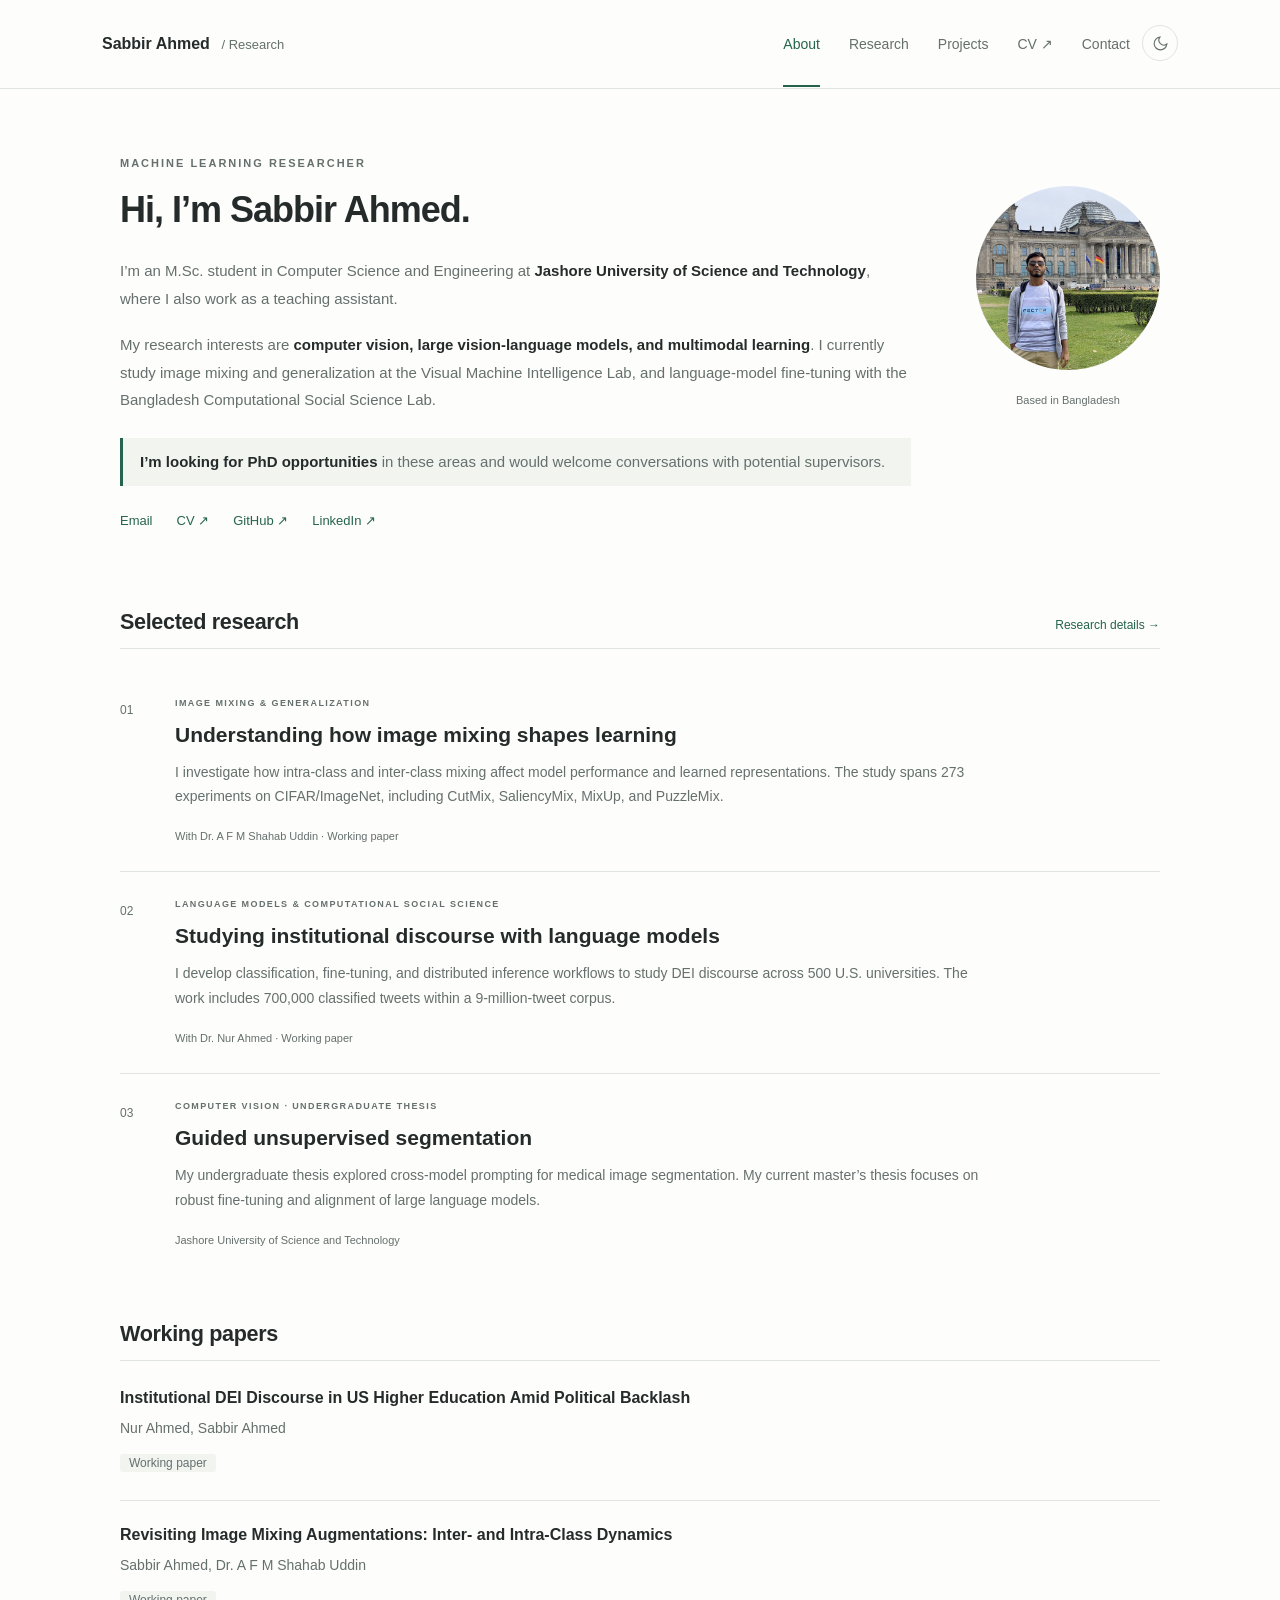
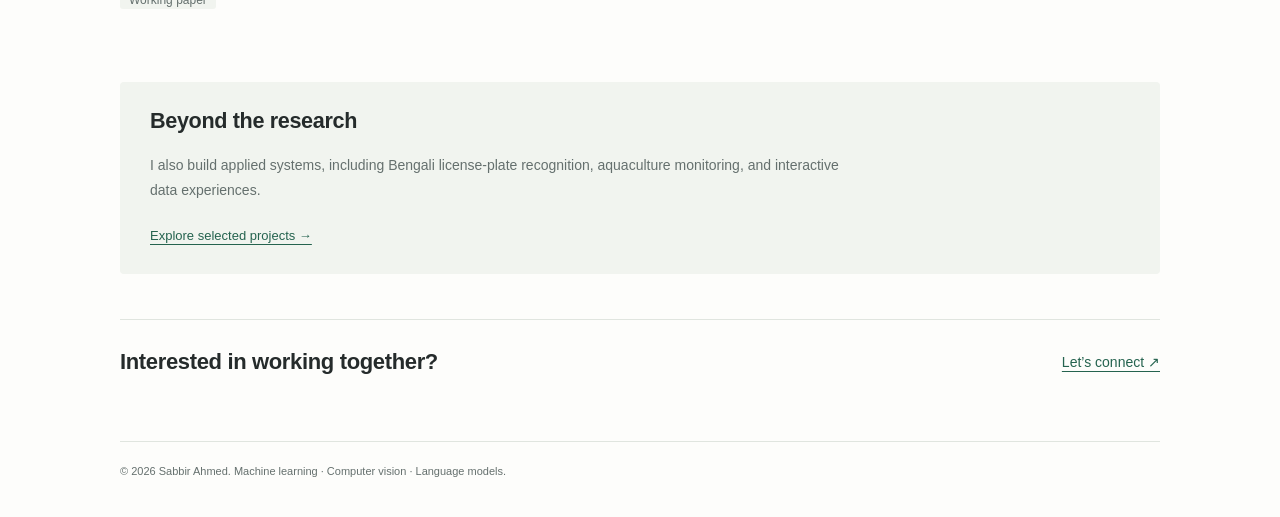
==== commit 3928faa8: "a" ====
--- a/index.html
+++ b/index.html
@@ -23,7 +23,7 @@
 </head>
 <body>
 <a class="skip-link" href="#main">Skip to content</a>
-<header class="masthead"><div class="header-inner"><a class="wordmark" href="index.html">Sabbir Ahmed<span> / Portfolio</span></a><nav aria-label="Main navigation"><a href="index.html">Home</a><a href="projects.html">Work</a><a href="research.html">Research</a><a href="assets/Sabbir_Ahmed_Academic_CV.pdf">CV ↗</a><a href="contact.html">Contact</a></nav></div></header>
+<header class="masthead"><div class="header-inner"><a class="wordmark" href="index.html">Sabbir Ahmed<span> / Research</span></a><nav aria-label="Main navigation"><a href="index.html">About</a><a href="research.html">Research</a><a href="projects.html">Projects</a><a href="assets/Sabbir_Ahmed_Academic_CV.pdf" target="_blank" rel="noopener">CV ↗</a><a href="contact.html">Contact</a></nav></div></header>
 
   <div class="top-controls">
     <button id="theme-toggle" class="icon-btn" aria-label="Toggle dark mode">
@@ -36,16 +36,22 @@
     
 
     <main id="main" tabindex="-1">
-<section class="portfolio-hero">
-<p class="eyebrow">SABBIR AHMED · MACHINE LEARNING RESEARCHER</p>
-<h1>Exploring how machines learn.<br><span>Building things that work.</span></h1>
-<p class="intro">I work across computer vision, language models, and multimodal learning. I’m interested in both the experiments behind a model and the systems that make it useful.</p>
-<div class="home-actions"><a class="primary-link" href="#selected-work">Explore my work ↓</a><a href="https://github.com/Sabbbir" target="_blank" rel="noopener noreferrer">GitHub ↗</a></div>
+<section class="academic-intro">
+<div class="intro-copy"><p class="eyebrow">MACHINE LEARNING RESEARCHER</p><h1>Hi, I’m Sabbir Ahmed.</h1>
+<p>I’m an M.Sc. student in Computer Science and Engineering at <strong>Jashore University of Science and Technology</strong>, where I also work as a teaching assistant.</p>
+<p>My research interests are <strong>computer vision, large vision-language models, and multimodal learning</strong>. I currently study image mixing and generalization at the Visual Machine Intelligence Lab, and language-model fine-tuning with the Bangladesh Computational Social Science Lab.</p>
+<p class="phd-note"><strong>I’m looking for PhD opportunities</strong> in these areas and would welcome conversations with potential supervisors.</p>
+<div class="intro-links"><a href="mailto:sabbir.ahmed.cse19.just@gmail.com">Email</a><a href="assets/Sabbir_Ahmed_Academic_CV.pdf" target="_blank" rel="noopener">CV ↗</a><a href="https://github.com/Sabbbir" target="_blank" rel="noopener">GitHub ↗</a><a href="https://www.linkedin.com/in/sabbbir-ahmed1925/" target="_blank" rel="noopener">LinkedIn ↗</a></div></div>
+<div class="portrait-wrap"><img class="avatar avatar-img portrait" src="assets/dp.jpg" alt="Sabbir Ahmed" width="184" height="184"><p>Based in Bangladesh</p></div>
 </section>
-<section id="selected-work"><div class="section-head"><h2>Selected work</h2><a href="projects.html">All projects →</a></div><div id="featured-work"></div></section>
-<section class="research-teaser"><p class="eyebrow">ON MY RESEARCH DESK</p><h2>What helps a model generalize?</h2><p>I’m investigating image mixing strategies and large-scale language-model workflows—from controlled augmentation experiments to institutional discourse analysis.</p><a href="research.html">Explore the research →</a></section>
-<section class="about-strip"><h2>A little about me</h2><div><p>I’m an M.Sc. student and teaching assistant at Jashore University of Science and Technology. I research image mixing at the Visual Machine Intelligence Lab and language models with the Bangladesh Computational Social Science Lab.</p><p>Outside my own experiments, I lead labs in machine learning, data structures, and IoT.</p><a href="assets/Sabbir_Ahmed_Academic_CV.pdf">Full background in my CV ↗</a></div></section>
-<section class="contact-strip"><h2>Have a research idea in mind?</h2><a href="contact.html">Let’s connect ↗</a></section>
+<section id="selected-research"><div class="section-head"><h2>Selected research</h2><a href="research.html">Research details →</a></div>
+<article class="research-highlight"><span class="research-index">01</span><div><p class="eyebrow">IMAGE MIXING & GENERALIZATION</p><h3><a href="research.html#image-mixing">Understanding how image mixing shapes learning</a></h3><p>I investigate how intra-class and inter-class mixing affect model performance and learned representations. The study spans 273 experiments on CIFAR/ImageNet, including CutMix, SaliencyMix, MixUp, and PuzzleMix.</p><p class="research-meta">With Dr. A F M Shahab Uddin · Working paper</p></div></article>
+<article class="research-highlight"><span class="research-index">02</span><div><p class="eyebrow">LANGUAGE MODELS & COMPUTATIONAL SOCIAL SCIENCE</p><h3><a href="research.html#language-models">Studying institutional discourse with language models</a></h3><p>I develop classification, fine-tuning, and distributed inference workflows to study DEI discourse across 500 U.S. universities. The work includes 700,000 classified tweets within a 9-million-tweet corpus.</p><p class="research-meta">With Dr. Nur Ahmed · Working paper</p></div></article>
+<article class="research-highlight"><span class="research-index">03</span><div><p class="eyebrow">COMPUTER VISION · UNDERGRADUATE THESIS</p><h3><a href="research.html#segmentation">Guided unsupervised segmentation</a></h3><p>My undergraduate thesis explored cross-model prompting for medical image segmentation. My current master’s thesis focuses on robust fine-tuning and alignment of large language models.</p><p class="research-meta">Jashore University of Science and Technology</p></div></article>
+</section>
+<section id="working-papers"><div class="section-head"><h2>Working papers</h2></div><div id="papers-list"></div></section>
+<section class="project-footnote"><h2>Beyond the research</h2><p>I also build applied systems, including Bengali license-plate recognition, aquaculture monitoring, and interactive data experiences.</p><a href="projects.html">Explore selected projects →</a></section>
+<section class="contact-strip"><h2>Interested in working together?</h2><a href="mailto:sabbir.ahmed.cse19.just@gmail.com">Let’s connect ↗</a></section>
       <footer>
         &copy; <span id="year"></span> Sabbir Ahmed. Machine learning · Computer vision · Language models.
       </footer>
--- a/styles.css
+++ b/styles.css
@@ -9,3 +9,7 @@
 .portfolio-layout{display:block;max-width:1040px;padding-top:0}.portfolio-layout main{max-width:none}.portfolio-hero{padding:80px 0 70px;max-width:900px}.portfolio-hero h1{font-size:clamp(32px,4.1vw,51px);letter-spacing:-1.8px;line-height:1.2;margin-bottom:26px}.portfolio-hero h1 span{color:var(--muted);font-weight:400}.portfolio-hero .intro{max-width:650px;font-size:17px;color:var(--muted)}.portfolio-hero .home-actions{margin-top:30px;align-items:center}.primary-link{border-bottom:1px solid var(--accent);padding-bottom:5px}.featured-project{display:grid;grid-template-columns:39% 1fr;gap:44px;align-items:center;padding:28px 0 34px;border-bottom:1px solid var(--line)}.featured-project:last-child{border-bottom:none}.work-visual{background:var(--surface);color:#547765;min-width:0;padding:14px 20px;position:relative;border-radius:5px}.work-visual svg{width:100%;height:auto;display:block;fill:none}.work-visual>span{display:block;font-size:8px;letter-spacing:1.7px;color:var(--muted);text-align:right;padding-bottom:5px}.visual-water{background:#edf3f5;color:#537f8a}.visual-mars{background:#f5eee9;color:#ac7151}.visual-chat{background:#efedf6;color:#796b9a}[data-theme=dark] .work-visual{background:#24332b;color:#a2c2ae}[data-theme=dark] .visual-water{background:#233238;color:#95b9c3}[data-theme=dark] .visual-mars{background:#362b25;color:#d09f80}[data-theme=dark] .visual-chat{background:#2f2a3c;color:#b0a3c9}.work-copy .eyebrow{font-size:9px;letter-spacing:1.4px;margin-bottom:10px}.work-copy h3{font-size:24px;letter-spacing:-.6px;margin-bottom:12px}.work-copy h3 a{text-decoration:none;color:var(--ink)}.work-copy>p{font-size:14px;color:var(--muted);margin-bottom:14px}.work-copy .work-result{font-size:11px;display:flex;gap:9px;align-items:baseline}.work-result strong{font-size:22px;color:var(--accent);font-weight:500}.story-link{font-size:12px;text-decoration:none}.research-teaser{background:var(--surface);padding:35px 40px;border-radius:4px;margin-top:55px!important}.research-teaser h2{font-size:28px;margin-top:0}.research-teaser p:not(.eyebrow){max-width:740px;color:var(--muted);font-size:15px}.research-teaser a,.about-strip a{font-size:13px}.about-strip{display:grid;grid-template-columns:1fr 2fr;gap:40px;padding:30px 0}.about-strip h2{margin:0}.about-strip p{font-size:14px;color:var(--muted)}.contact-strip{display:flex;justify-content:space-between;align-items:center;border-top:1px solid var(--line);padding-top:28px}.contact-strip h2{font-size:22px;margin:0}.contact-strip a{font-size:14px}.portfolio-layout main>section:first-child:not(.portfolio-hero){padding-top:65px}.page-intro{color:var(--muted);max-width:670px}.case-study{padding:48px 0;border-bottom:1px solid var(--line);scroll-margin-top:30px}.case-heading{display:grid;grid-template-columns:34% 1fr;gap:40px;align-items:center}.case-heading h2{font-size:29px;margin:0 0 15px}.case-heading p:not(.eyebrow){font-size:14px;color:var(--muted)}.tool-line{font-size:12px!important}.case-details{display:grid;grid-template-columns:1fr 1fr 1fr;gap:30px;margin:30px 0 15px}.case-details h3{font-size:13px}.case-details p{font-size:14px;color:var(--muted)}.case-study>a{font-size:13px}.research-story{max-width:800px;margin:42px 0;padding-bottom:28px;border-bottom:1px solid var(--line)}.research-story h2{font-size:27px;margin:0 0 20px}.research-story p{color:var(--muted)}.research-story strong{color:var(--ink);font-weight:500}.collaborator{font-size:12px}
 @media(max-width:1150px){.portfolio-layout{margin:0 42px}.portfolio-hero{padding-top:60px}}
 @media(max-width:760px){.portfolio-layout{margin:0;padding:0 24px 30px}.portfolio-hero{padding:44px 0 35px}.portfolio-hero h1{letter-spacing:-1px}.portfolio-hero .intro{font-size:15px}.featured-project{grid-template-columns:1fr;gap:23px;padding-bottom:32px}.work-visual{max-height:250px;overflow:hidden}.work-visual svg{max-height:200px}.work-copy h3{font-size:23px}.research-teaser{padding:27px 23px}.research-teaser h2{font-size:24px}.about-strip,.case-heading,.case-details{grid-template-columns:1fr;gap:18px}.contact-strip{display:block}.contact-strip h2{margin-bottom:15px}.case-study{padding:30px 0}.case-heading h2{font-size:25px}.portfolio-layout main>section:first-child:not(.portfolio-hero){padding-top:35px}}
+/* Research-first introduction */
+.academic-intro{display:grid;grid-template-columns:minmax(0,1fr) 184px;gap:65px;padding:65px 0 30px!important;align-items:start}.intro-copy h1{font-size:36px;letter-spacing:-1px;margin-bottom:23px}.intro-copy>p:not(.eyebrow){font-size:15px;line-height:1.85;color:var(--muted)}.intro-copy strong{font-weight:550;color:var(--ink)}.intro-copy .phd-note{border-left:3px solid var(--accent);padding:10px 17px;margin:24px 0;background:var(--surface)}.intro-links{display:flex;flex-wrap:wrap;gap:24px;font-size:13px}.intro-links a{text-decoration:none}.portrait-wrap{padding-top:32px}.portrait{width:184px;height:184px;object-fit:cover;margin:0}.portrait-wrap>p{font-size:11px;color:var(--muted);text-align:center;margin-top:12px}.portrait-wrap .avatar-fallback{width:184px;height:184px}.research-highlight{display:grid;grid-template-columns:35px 1fr;gap:20px;padding:25px 0;border-bottom:1px solid var(--line)}.research-highlight:last-child{border-bottom:none}.research-index{font-size:12px;color:var(--muted);padding-top:4px}.research-highlight .eyebrow{font-size:9px;letter-spacing:1.4px;margin-bottom:9px}.research-highlight h3{font-size:21px;font-weight:600;margin-bottom:12px}.research-highlight h3 a{color:var(--ink);text-decoration:none}.research-highlight h3 a:hover{color:var(--accent)}.research-highlight p{font-size:14px;color:var(--muted);max-width:810px}.research-highlight .research-meta{font-size:11px;margin-bottom:0}.project-footnote{background:var(--surface);padding:25px 30px;border-radius:4px}.project-footnote h2{margin-top:0}.project-footnote p{font-size:14px;color:var(--muted);max-width:700px}.project-footnote a{font-size:13px}#working-papers .entry h3{font-size:16px}#working-papers .entry>p{margin-bottom:8px}
+@media(max-width:760px){.academic-intro{grid-template-columns:1fr;gap:24px;padding-top:35px!important}.portrait-wrap{grid-row:1;padding-top:0;display:flex;align-items:center;gap:18px}.portrait,.portrait-wrap .avatar-fallback{width:85px;height:85px;margin:0;font-size:28px}.portrait-wrap>p{margin:0}.intro-copy h1{font-size:29px}.research-highlight{grid-template-columns:22px 1fr;gap:12px}.research-highlight h3{font-size:19px}.intro-links{gap:21px}.academic-intro .intro-copy{grid-row:2}}
+@media(max-width:760px){.academic-intro .intro-copy{grid-row:1}.portrait-wrap{grid-row:2}}
